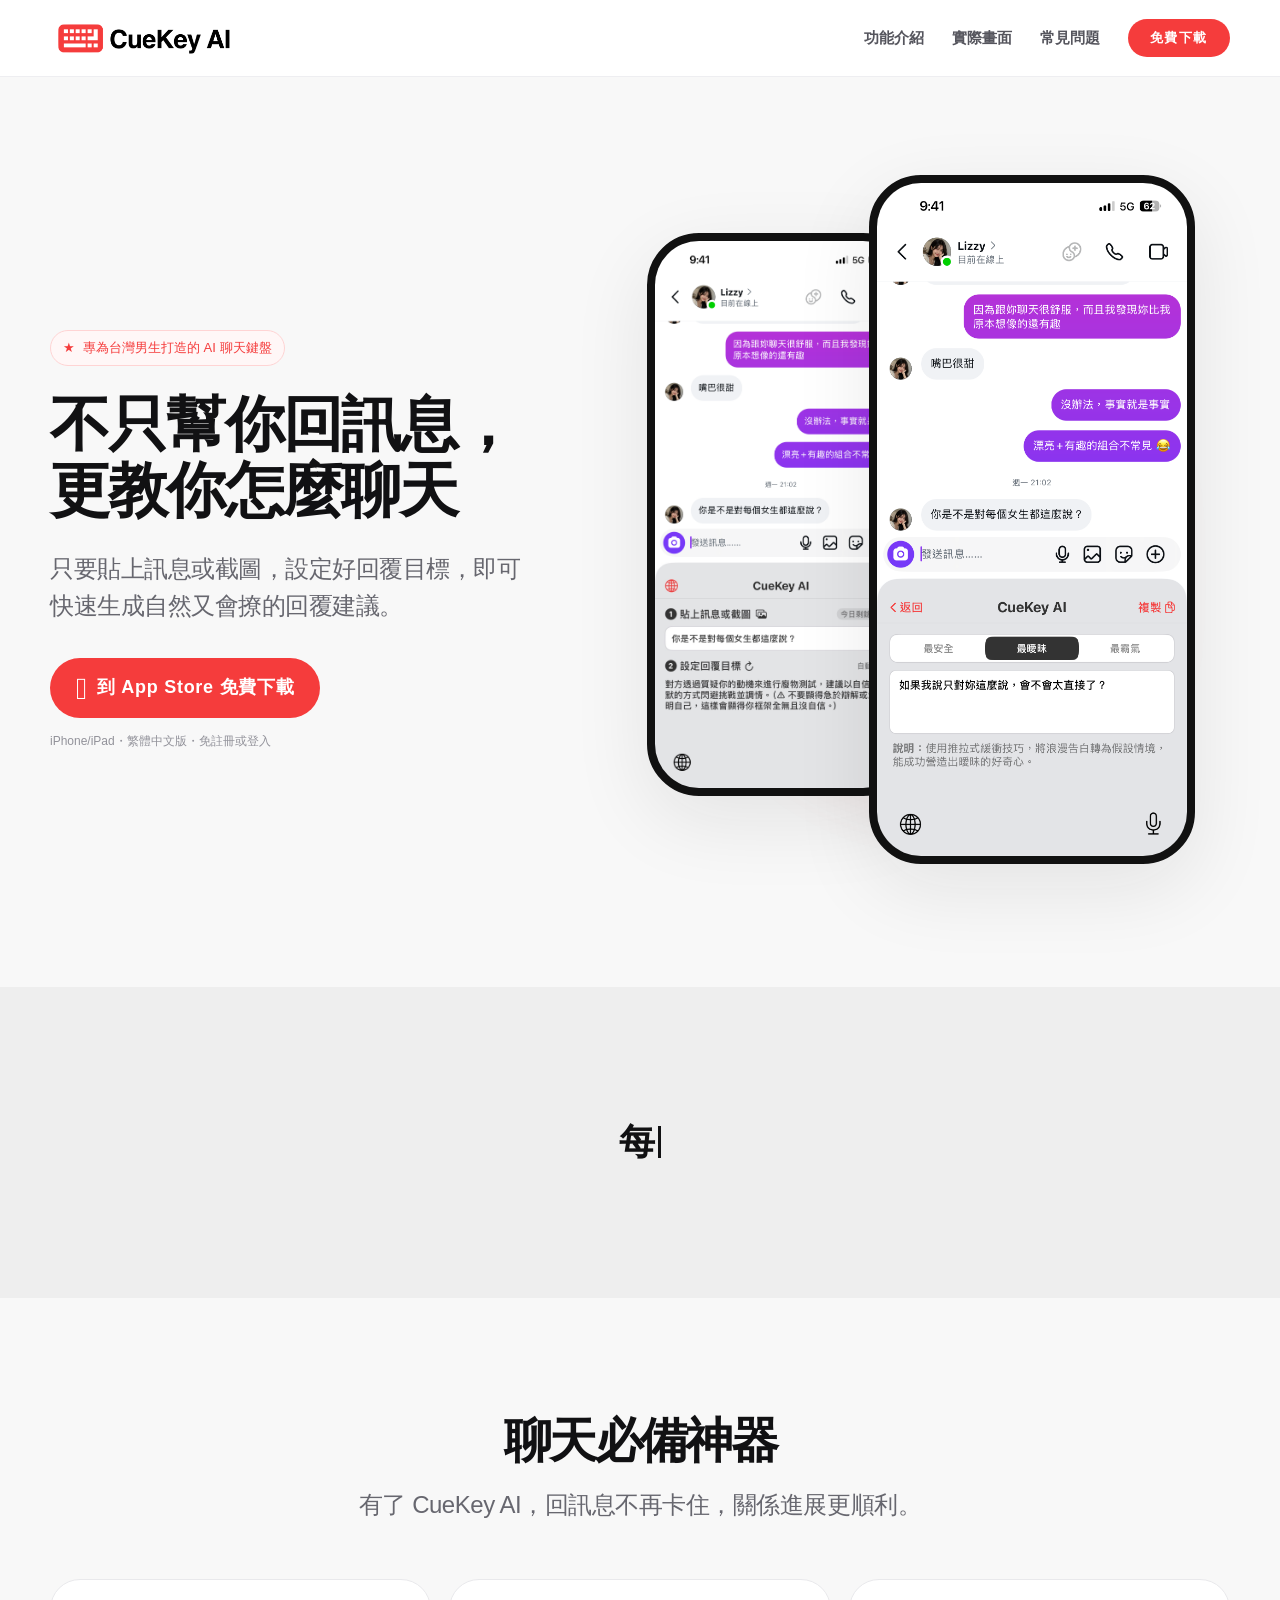
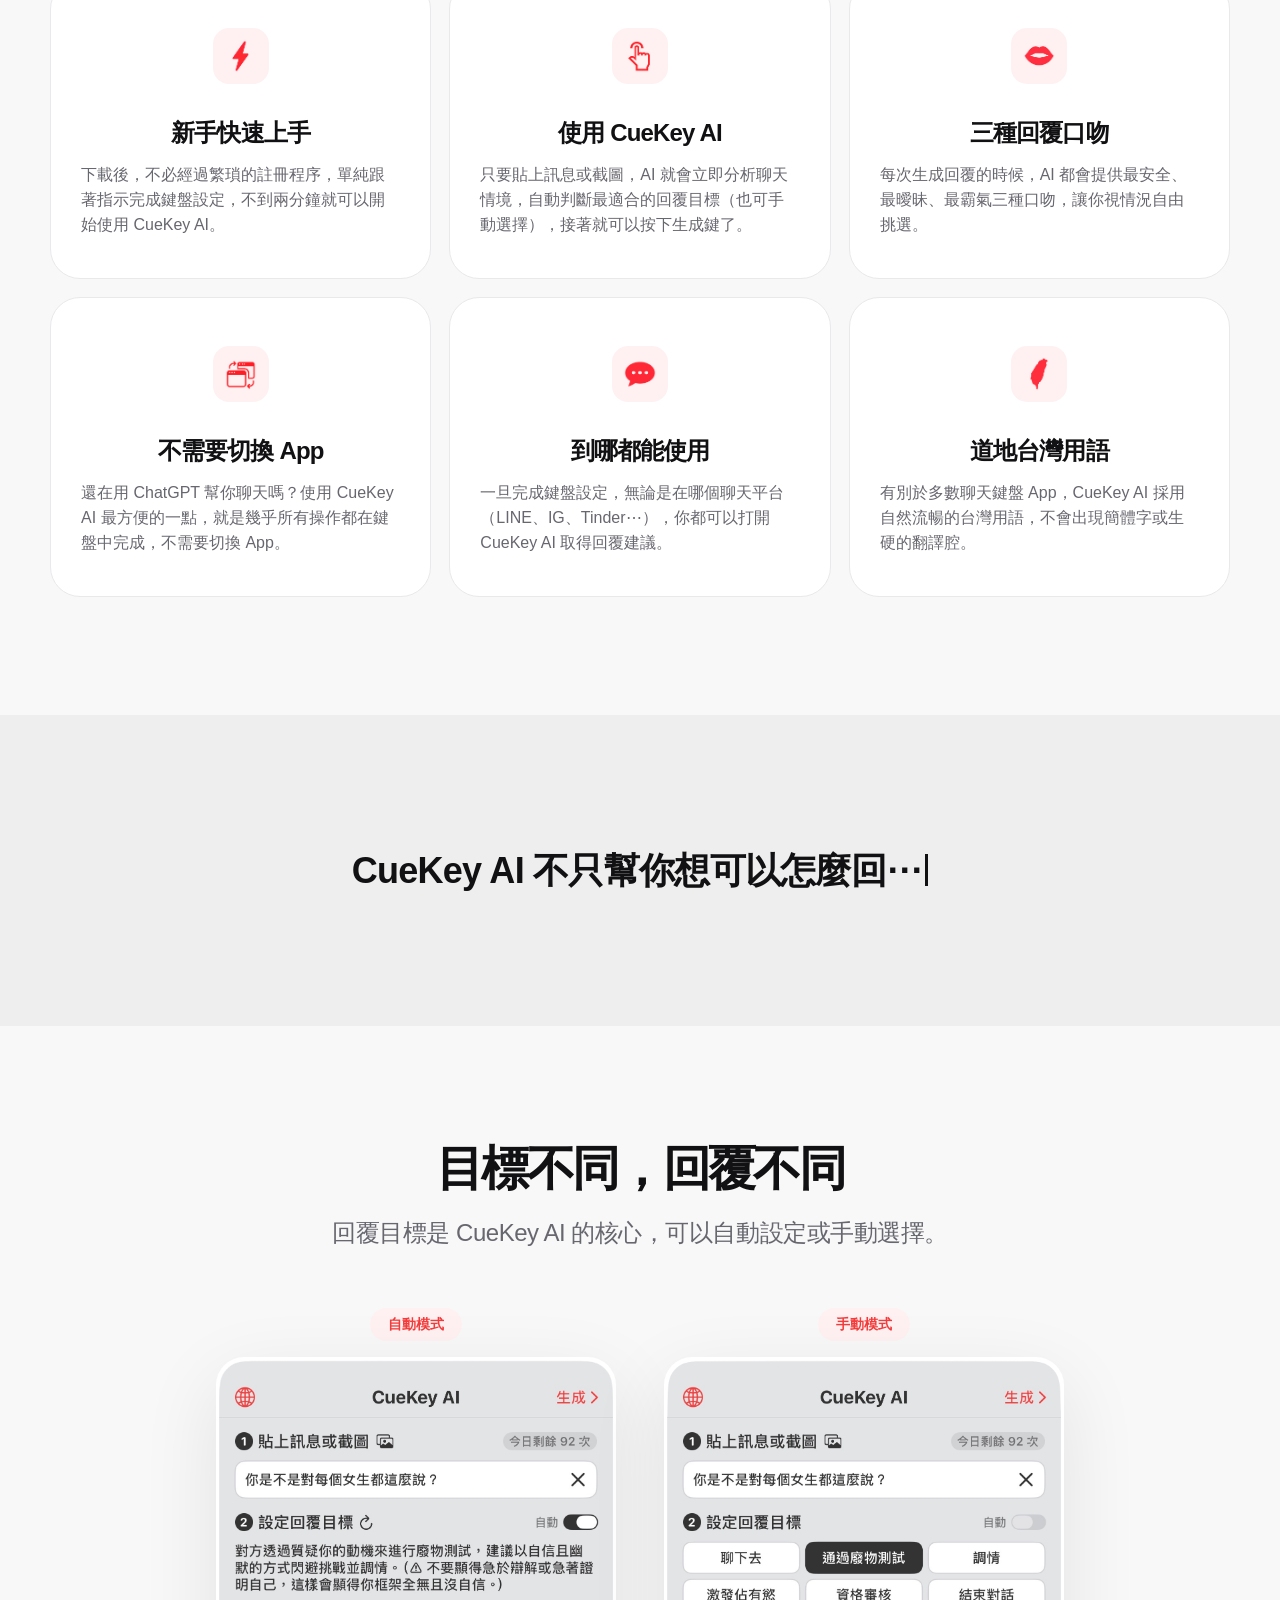
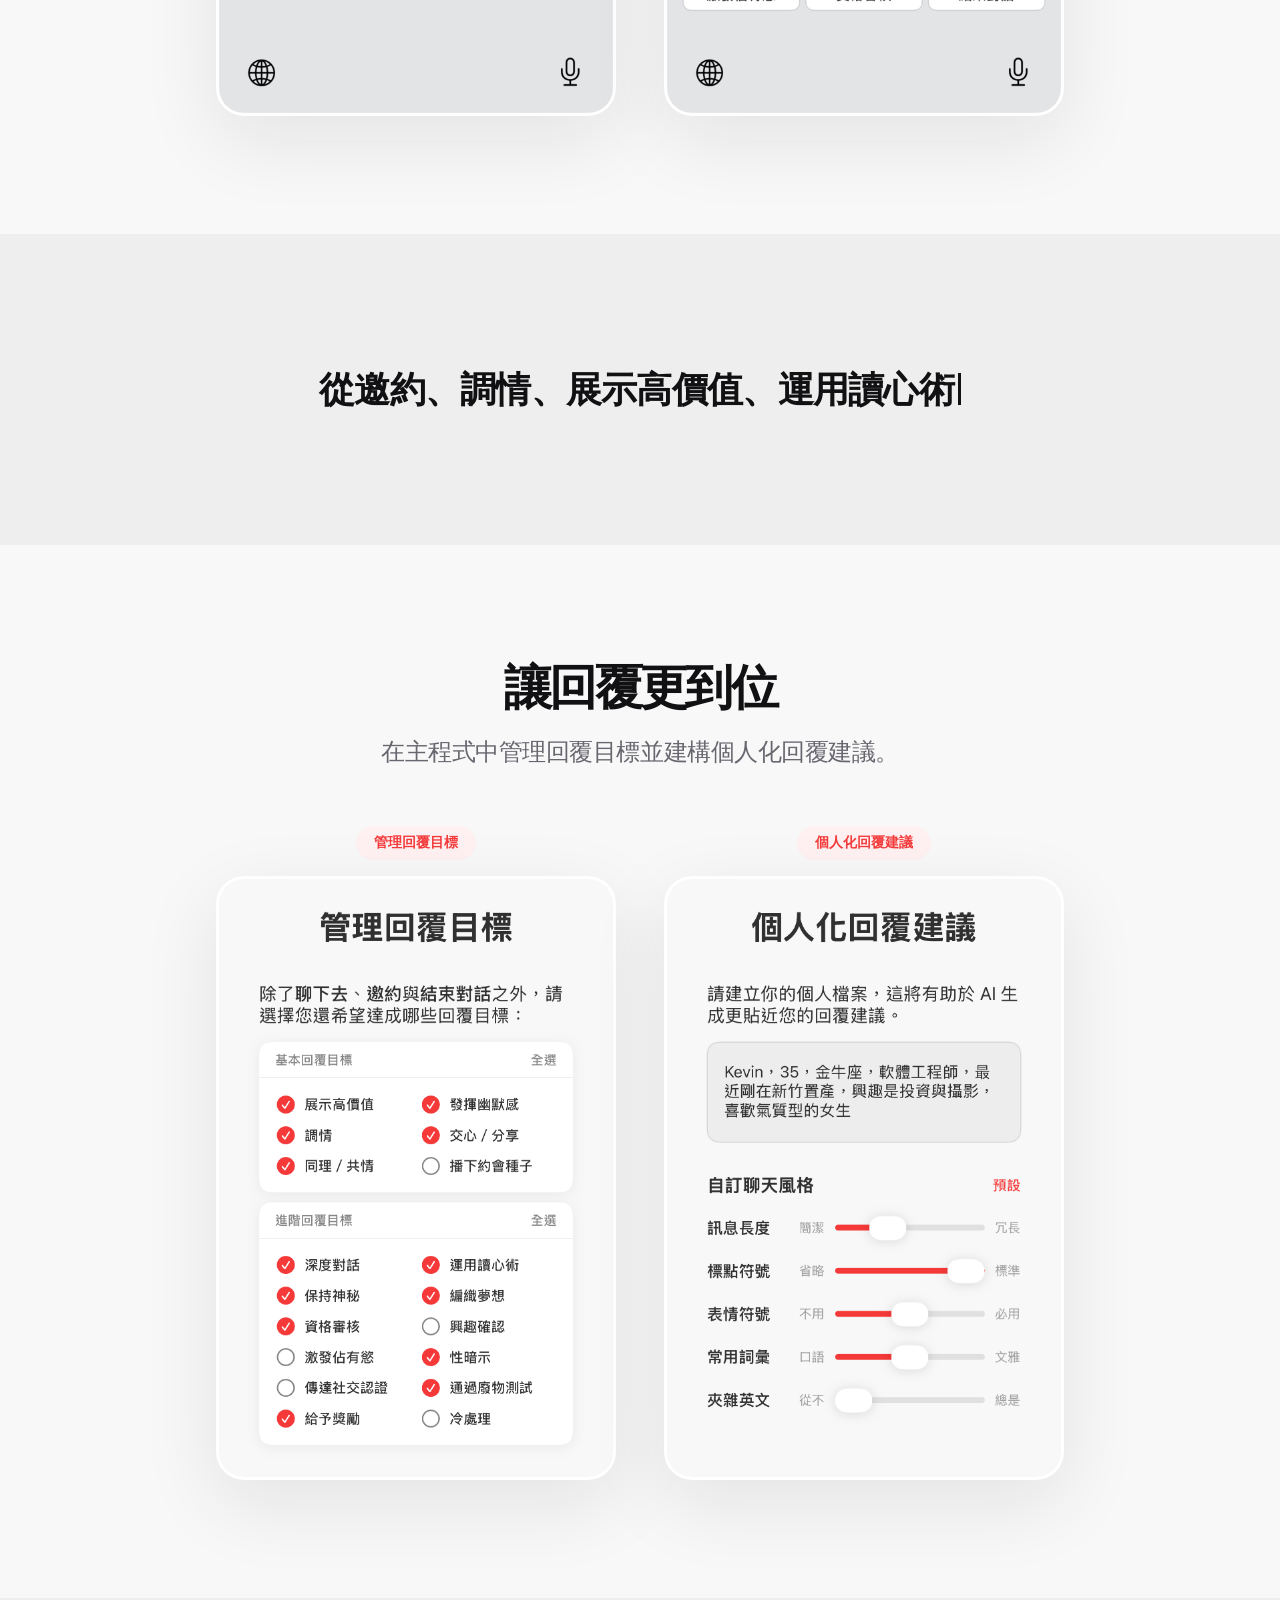
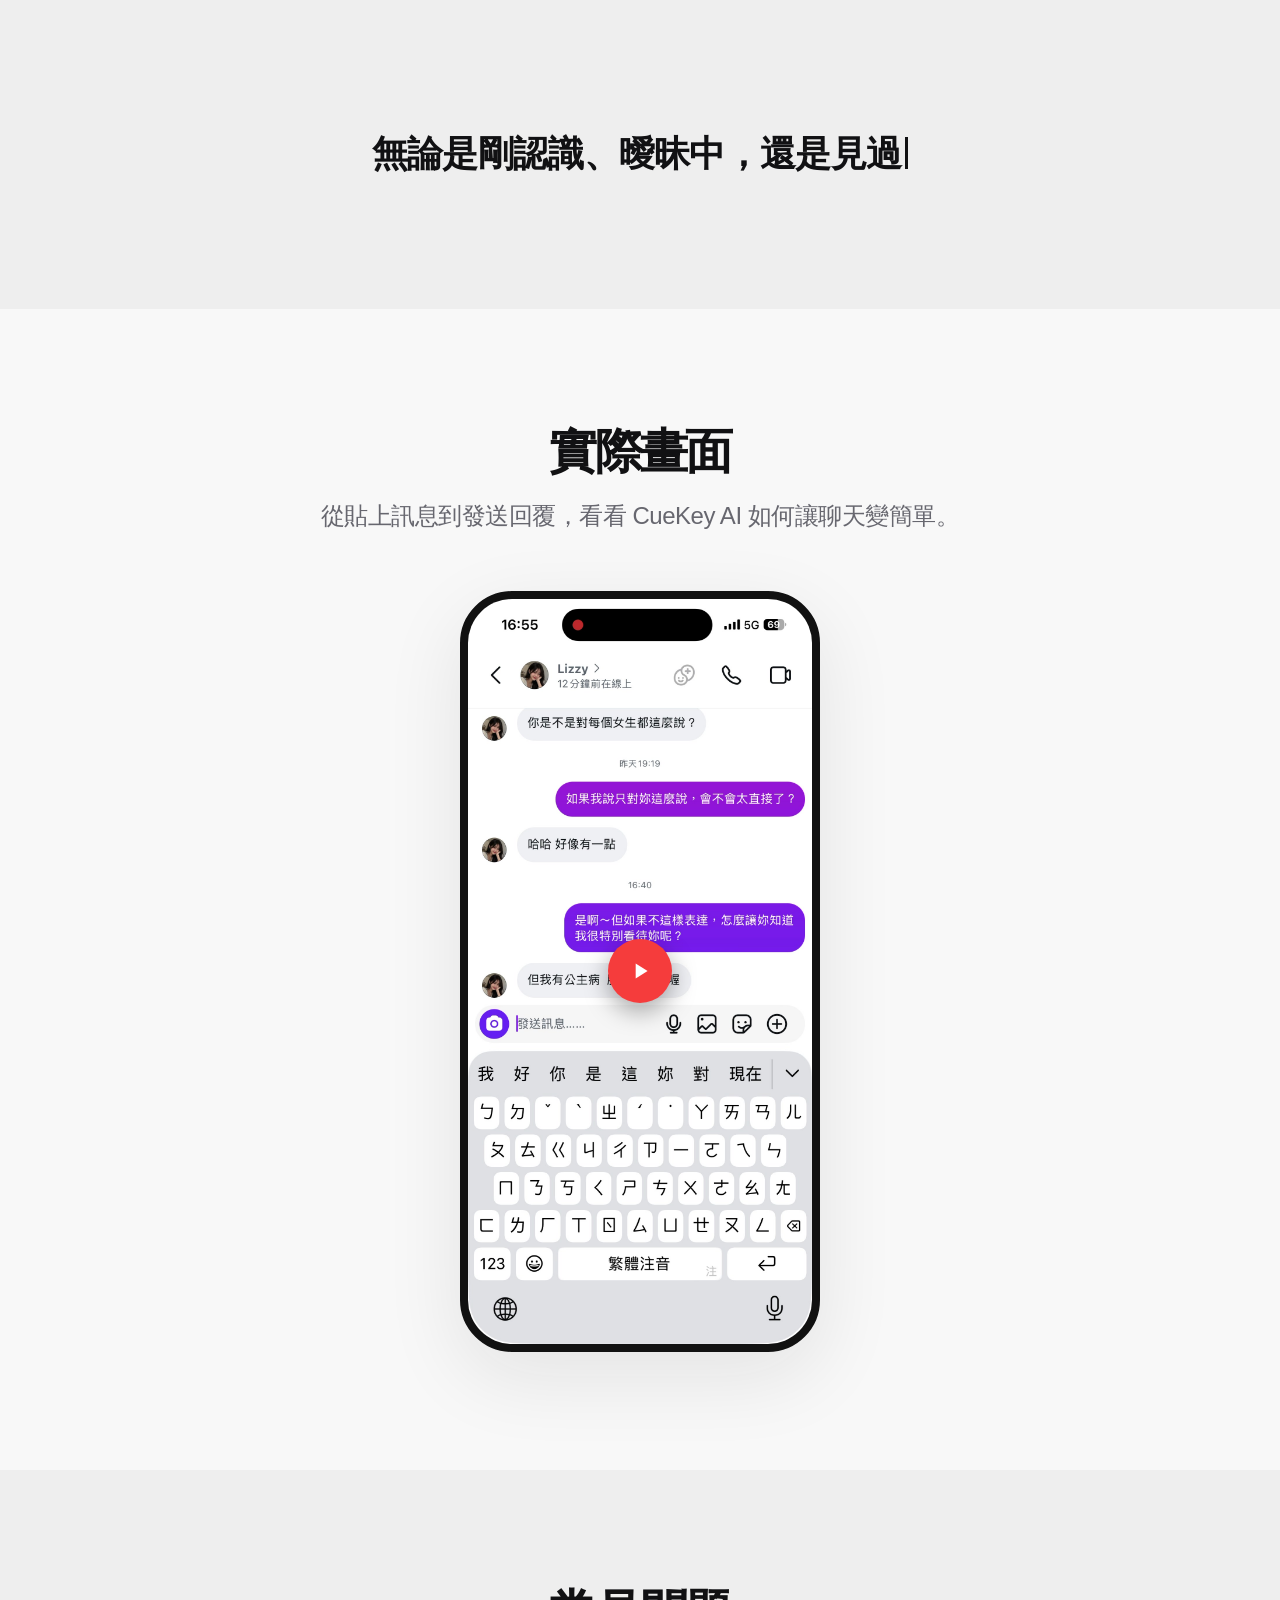
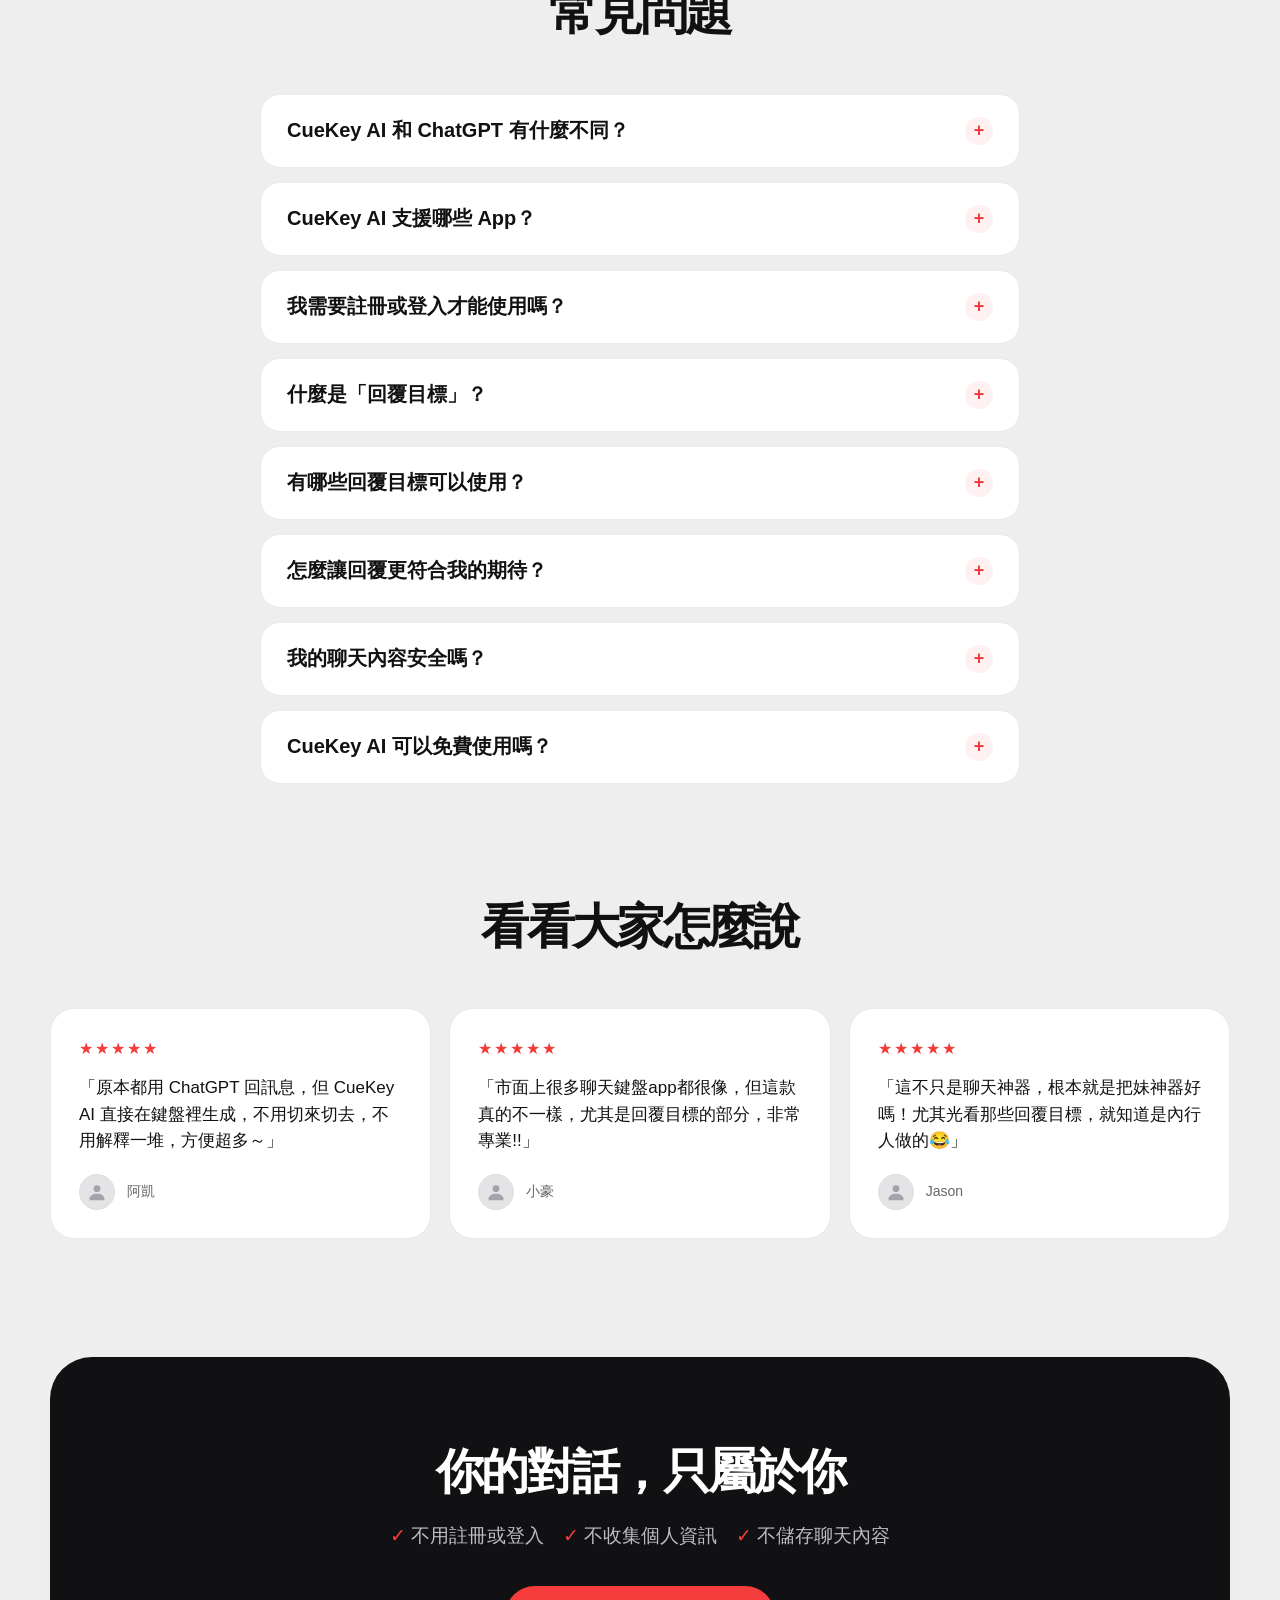
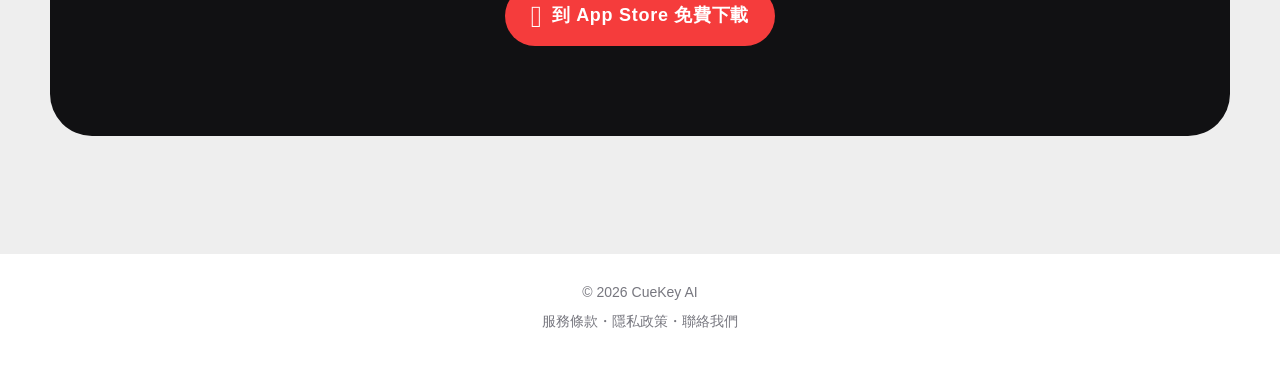
==== index.html @ 98665a76 "update" ====
<!doctype html>
<html lang="zh-Hant-TW">
<head>
  <meta charset="utf-8" />
  <meta name="viewport" content="width=device-width, initial-scale=1" />
  <meta name="theme-color" content="#ffffff" />
  <meta name="description" content="CueKey AI 是專為台灣男生打造的 AI 聊天鍵盤——不只幫你想可以怎麼回，更告訴你為什麼要這麼回。" />
  <meta property="og:title" content="CueKey AI 聊天鍵盤｜不只幫你回訊息，更教你怎麼聊天" />
  <meta property="og:description" content="CueKey AI 是專為台灣男生打造的 AI 聊天鍵盤——不只幫你想可以怎麼回，更告訴你為什麼要這麼回。" />
  <meta property="og:image" content="https://cuekeyai.app/images/social-sharing-image.png" />
  <meta property="og:url" content="https://cuekeyai.app/" />
  <meta property="og:type" content="website" />
  <meta name="twitter:card" content="summary_large_image" />
  <meta name="twitter:image" content="https://cuekeyai.app/images/social-sharing-image.png" />
  <title>CueKey AI 聊天鍵盤｜不只幫你回訊息，更教你怎麼聊天</title>
  <link rel="icon" type="image/png" href="images/favicon.png" />
  <style>
    :root{
      --accent:#F53C3C;
      --accent-dark:#d92c2c;
      --ink:#111113;
      --muted:#67676f;
      --line:#e9e9ec;
      --soft:#f7f7f8;
      --white:#fff;
      --shadow:0 24px 80px rgba(20,20,24,.09);
      --radius:30px;
      --max:1180px;
    }
    *{box-sizing:border-box}
    html{scroll-behavior:smooth}
    body{margin:0;background:#fff;color:var(--ink);font-family:-apple-system,BlinkMacSystemFont,"SF Pro Display","Noto Sans TC","Segoe UI",sans-serif;line-height:1.55;-webkit-font-smoothing:antialiased}
    a{color:inherit;text-decoration:none}
    button,a{transition:.2s ease}
    .container{width:min(calc(100% - 40px),var(--max));margin:auto}
    .nav{position:sticky;top:0;z-index:20;background:rgba(255,255,255,.82);backdrop-filter:blur(18px);border-bottom:1px solid rgba(233,233,236,.75)}
    .nav-inner{height:76px;display:flex;align-items:center;justify-content:space-between}
    .brand{display:flex;align-items:center;gap:11px;font-size:20px;font-weight:800;letter-spacing:-.03em}
    .mark{width:36px;height:36px;border-radius:11px;background:linear-gradient(145deg,#ff6767,var(--accent));display:grid;place-items:center;color:white;font-weight:900;box-shadow:0 8px 24px rgba(245,60,60,.24)}
    .nav-links{display:flex;align-items:center;gap:28px;color:#55555d;font-size:15px;font-weight:600}
    .nav-links a:not(.button):hover{color:var(--ink)}
    .nav-toggle{display:none;flex-direction:column;justify-content:center;gap:5px;width:22px;height:32px;background:none;border:0;padding:0;cursor:pointer}
    .nav-toggle span{display:block;width:100%;height:2px;background:var(--ink);border-radius:2px;transition:transform .25s ease,opacity .25s ease}
    .nav-toggle.open span:nth-child(1){transform:translateY(7px) rotate(45deg)}
    .nav-toggle.open span:nth-child(2){opacity:0}
    .nav-toggle.open span:nth-child(3){transform:translateY(-7px) rotate(-45deg)}
    .button{display:inline-flex;align-items:center;justify-content:center;gap:9px;border-radius:999px;padding:14px 22px;background:var(--ink);color:#fff;font-weight:750;font-size:15px;letter-spacing:.04em;border:0}
    .button:hover{transform:translateY(-2px)}
    .button.red{background:var(--accent)}
    .button.ghost{background:white;color:var(--ink);border:1px solid var(--line);box-shadow:none}
    .nav .button{padding:8.9px 22px;font-size:13px;letter-spacing:.12em}
    @media(max-width:900px){.nav .button{padding:6.4px 22px}}
    .hero{padding:98px 0 82px;text-align:center;overflow:hidden;background:#F8F8F8}
    .eyebrow{display:inline-flex;align-items:center;gap:8px;padding:7px 12px;border:1px solid #ffd4d4;background:#fff7f7;color:#c32626;border-radius:999px;font-weight:400;font-size:13px}
    .dot{color:var(--accent);font-size:13px;line-height:1}
    h1{font-size:clamp(52px,8.3vw,104px);line-height:.98;letter-spacing:-.072em;margin:26px auto 26px;max-width:1060px}
    .accent{color:var(--accent)}
    .hero-copy{max-width:720px;margin:0 auto;color:var(--muted);font-size:clamp(18px,2vw,23px);letter-spacing:-.02em}
    .hero-actions{display:flex;justify-content:center;gap:12px;margin-top:34px;flex-wrap:wrap}
    .micro{margin-top:14px;color:#92929a;font-size:12px}
    .hero-stage{position:relative;margin:78px auto 0;max-width:1050px;min-height:590px}
    .glow{position:absolute;inset:70px 10% 0;background:radial-gradient(circle at center,rgba(245,60,60,.15),rgba(245,60,60,0) 67%);filter:blur(10px)}
    .phone{position:absolute;background:#121214;border:8px solid #121214;border-radius:48px;box-shadow:var(--shadow);overflow:hidden}
    .phone.center{width:300px;height:610px;left:50%;transform:translateX(-50%);top:0;z-index:3}
    .phone.left{width:250px;height:510px;left:10%;top:70px;transform:rotate(-7deg);z-index:2}
    .phone.right{width:250px;height:510px;right:10%;top:70px;transform:rotate(7deg);z-index:2}
    .section{padding:118px 0}
    .section.soft{background:var(--soft)}
    #features{background:#F8F8F8}
    #demo{background:#F8F8F8}
    #demo .section-head h2{font-size:48px;margin:0}
    #demo .section-head .hero-copy{margin:20px auto 0}
    @media(max-width:900px){ #demo .section-head h2{font-size:42px} }
    @media(max-width:640px){ #demo .section-head h2{font-size:36px} }
    #social-proof{background:#EEEEEE}
    #social-proof .section-head h2{font-size:48px;margin:0}
    @media(max-width:900px){ #social-proof .section-head h2{font-size:42px} }
    @media(max-width:640px){ #social-proof .section-head h2{font-size:36px} }
    .testimonial-grid{display:grid;grid-template-columns:repeat(3,1fr);gap:18px;max-width:1180px;margin:56px auto 0}
    .testimonial{background:#fff;border:1px solid var(--line);padding:28px;border-radius:24px}
    .testimonial-stars{color:var(--accent);letter-spacing:2px;margin-bottom:14px}
    .testimonial p{font-size:17px;margin:0 0 20px;color:var(--ink)}
    .testimonial-person{display:flex;align-items:center;gap:12px;color:#666;font-size:14px}
    .testimonial-avatar{width:36px;height:36px;border-radius:50%;background-color:#e4e4e7;background-image:url("data:image/svg+xml,%3Csvg xmlns='http://www.w3.org/2000/svg' viewBox='0 0 24 24' fill='%23a3a3ab'%3E%3Ccircle cx='12' cy='8' r='4'/%3E%3Cpath d='M12 14c-5 0-9 2.5-9 6v2h18v-2c0-3.5-4-6-9-6z'/%3E%3C/svg%3E");background-repeat:no-repeat;background-position:center;background-size:20px 20px;border:1px solid #ddd}
    @media(max-width:900px){.testimonial-grid{grid-template-columns:1fr;max-width:600px}}
    #faq{background:#EEEEEE;padding-bottom:0}
    #faq .section-head h2{font-size:48px;margin:0}
    @media(max-width:900px){ #faq .section-head h2{font-size:42px} }
    @media(max-width:640px){ #faq .section-head h2{font-size:36px} }
    .faq-list{max-width:760px;margin:56px auto 0;display:flex;flex-direction:column;gap:14px}
    .faq-item{background:#fff;border:1px solid var(--line);border-radius:20px;overflow:hidden}
    .faq-question{width:100%;display:flex;justify-content:space-between;align-items:center;gap:16px;padding:22px 26px;background:none;border:0;text-align:left;font-size:20px;font-weight:700;color:var(--ink);cursor:pointer;font-family:inherit}
    .faq-icon{flex:0 0 auto;width:28px;height:28px;border-radius:50%;background:#fff1f1;color:var(--accent);display:grid;place-items:center;font-size:18px;font-weight:800;transition:transform .3s ease}
    .faq-item.open .faq-icon{transform:rotate(45deg)}
    .faq-answer{max-height:0;overflow:hidden;transition:max-height .35s ease}
    .faq-item.open .faq-answer{max-height:300px}
    .faq-answer p{margin:0;padding:0 26px 24px;color:var(--muted);font-size:19px;line-height:1.6}
    @media(max-width:900px){.faq-question{font-size:18px}.faq-answer p{font-size:17px}}
    @media(max-width:640px){.faq-question{padding:18px 20px;font-size:16px}.faq-answer p{padding:0 20px 20px;font-size:15px}}
    #customize{background:#F8F8F8}
    #customize .section-head h2{font-size:48px;margin:0}
    #customize .section-head .hero-copy{margin:20px auto 0}
    @media(max-width:900px){ #customize .section-head h2{font-size:42px} }
    @media(max-width:640px){ #customize .section-head h2{font-size:36px} }
    #targeting{background:#F8F8F8}
    #targeting .section-head h2{font-size:48px;margin:0}
    #targeting .section-head .hero-copy{margin:20px auto 0}
    @media(max-width:900px){ #targeting .section-head h2{font-size:42px} }
    @media(max-width:640px){ #targeting .section-head h2{font-size:36px} }
    .targeting-stage{display:flex;justify-content:center;align-items:flex-start;gap:48px;max-width:900px;margin:56px auto 0}
    .target-col{flex:1 1 0;max-width:400px;display:flex;flex-direction:column;align-items:center}
    .target-label{display:inline-flex;align-items:center;padding:6px 18px;margin-bottom:16px;background:#fff1f1;color:var(--accent);font-weight:800;font-size:14px;border-radius:999px}
    .target-shot{position:relative;width:100%;border:3px solid transparent;border-radius:28px;box-shadow:var(--shadow);overflow:hidden;background:#fff;cursor:pointer;transition:transform .35s cubic-bezier(.2,.8,.2,1),box-shadow .35s ease,border-color .35s ease}
    .target-shot img{display:block;width:100%;height:auto}
    .target-shot:hover{box-shadow:0 34px 74px rgba(20,20,24,.28);border-color:#F53C3C}
    .chip-hot{position:absolute;border:2px solid transparent;background:rgba(245,60,60,0);border-radius:14px;cursor:pointer;padding:0;transition:background .2s ease,border-color .2s ease}
    .chip-hot:hover{background:rgba(245,60,60,.10)}
    .chip-hot.active{background:rgba(245,60,60,.14);border-color:var(--accent)}
    .chip-backdrop{position:absolute;inset:0;background:rgba(17,17,19,.45);opacity:0;visibility:hidden;transition:opacity .25s ease;z-index:4}
    .chip-backdrop.show{opacity:1;visibility:visible}
    .chip-annotation{position:absolute;left:50%;top:50%;width:78%;max-width:280px;background:#fff;border-radius:18px;padding:20px 22px;box-shadow:0 24px 48px rgba(0,0,0,.35);opacity:0;visibility:hidden;transform:translate(-50%,-50%) scale(.92);transition:opacity .25s ease,transform .25s ease;pointer-events:none;z-index:5}
    .chip-annotation.show{opacity:1;visibility:visible;transform:translate(-50%,-50%) scale(1);pointer-events:auto}
    .chip-annotation-close{position:absolute;top:12px;right:12px;width:26px;height:26px;border:0;background:var(--soft);color:var(--muted);border-radius:50%;font-size:18px;line-height:1;cursor:pointer;display:grid;place-items:center;transition:background .2s ease,color .2s ease}
    .chip-annotation-close:hover{background:#ffe5e5;color:var(--accent)}
    .chip-annotation-title{font-weight:800;font-size:15px;margin-bottom:6px;padding-right:26px;color:var(--accent)}
    .chip-annotation-desc{font-size:13px;color:var(--muted);line-height:1.55}
    @media(max-width:900px){
      .targeting-stage{flex-direction:column;align-items:center;max-width:360px;gap:40px}
      .target-col{max-width:360px;width:100%}
    }
    .demo-video{position:relative;max-width:360px;margin:56px auto 0;background:#111;border:8px solid #111;border-radius:52px;box-shadow:var(--shadow);overflow:hidden;cursor:pointer}
    .video-toggle{position:absolute;top:50%;left:50%;transform:translate(-50%,-50%);width:64px;height:64px;border-radius:50%;background:#F53C3C;border:0;color:#fff;display:grid;place-items:center;cursor:pointer;box-shadow:0 8px 24px rgba(0,0,0,.35);opacity:0;visibility:hidden;transition:opacity .25s ease,visibility .25s ease}
    .video-toggle.show{opacity:1;visibility:visible}
    .video-toggle svg{width:26px;height:26px;fill:#fff}
    #customize .targeting-stage{margin-top:56px}
    .demo-video video,.demo-video img{display:block;width:100%;height:auto}
    .section-head{text-align:center;max-width:800px;margin:0 auto 56px}
    .kicker{color:var(--accent);font-size:14px;font-weight:800;letter-spacing:.12em;text-transform:uppercase}
    h2{font-size:clamp(38px,5.5vw,68px);line-height:1.04;letter-spacing:-.055em;margin:14px 0 20px}
    .section-head p{color:var(--muted);font-size:24px;margin:0}
    @media(max-width:900px){.section-head p{font-size:22px}}
    #features .section-head h2{font-size:48px;margin:0}
    #features .section-head .hero-copy{margin:20px auto 0}
    @media(max-width:900px){ #features .section-head h2{font-size:42px} }
    @media(max-width:640px){ #features .section-head h2{font-size:36px} }
    .hero-actions .button{font-size:18px;padding:16px 26px}
    .hero-actions .button .apple-icon{font-size:1.7em;line-height:0}
    .feature-grid{display:grid;grid-template-columns:repeat(3,1fr);gap:18px}
    .card{background:#fff;border:1px solid var(--line);border-radius:var(--radius);padding:48px 30px 30px;min-height:300px;position:relative;overflow:hidden}
    .card:hover{transform:translateY(-4px);box-shadow:0 18px 50px rgba(20,20,24,.07)}
    .icon{width:56px;height:56px;border-radius:16px;background:#fff1f1;display:grid;place-items:center;margin:0 auto 30px}
    .icon img{width:34px;height:34px;display:block;object-fit:contain}
    .card h3{font-size:24px;letter-spacing:-.035em;margin:0 0 12px;text-align:center}.card p{color:var(--muted);margin:0;font-size:16px;text-align:left}
    .cta-wrap{background:#EEEEEE;padding:0 0 118px}.cta{border-radius:42px;background:#111113;color:#fff;text-align:center;padding:90px 24px;position:relative;overflow:hidden}.cta h2{max-width:840px;margin:0 auto 24px;font-size:48px}.cta p{color:#bcbcc4;font-size:19px}.cta .button{margin-top:16px;font-size:18px;padding:16px 26px}.cta .button .apple-icon{font-size:1.7em;line-height:0}
    @media(max-width:900px){.cta h2{font-size:42px}}
    @media(max-width:640px){.cta h2{font-size:36px}}
    footer{padding:28px 0 36px;color:#77777f;font-size:14px}.footer-inner{text-align:center}.footer-inner a:hover{color:var(--ink)}.footer-links-line{margin-top:8px}
    @media(max-width:900px){
      .nav-toggle{display:flex}
      .nav-links{position:absolute;top:100%;left:0;right:0;flex-direction:column;align-items:stretch;gap:0;background:#fff;border-bottom:1px solid var(--line);box-shadow:0 16px 32px rgba(20,20,24,.08);max-height:0;overflow:hidden;transition:max-height .3s ease}
      .nav-links.open{max-height:400px}
      .nav-links a:not(.button){display:block;padding:16px 20px;border-bottom:1px solid var(--line)}
      .nav-links .button{margin:8px 20px 16px;text-align:center}
      #navLinks .button{padding:14px 22px;font-size:15px}
      .phone.left{left:-3%}.phone.right{right:-3%}.feature-grid{grid-template-columns:1fr}.card{min-height:240px}
    }
    @media(max-width:640px){.container{width:min(calc(100% - 24px),var(--max))}.nav-inner{height:66px}.nav-links{gap:8px}.nav .button{padding:3.7px 14px;font-size:13px}.hero{padding-top:74px}.hero-stage{min-height:510px;margin-top:56px}.phone.center{width:246px;height:500px}.phone.left,.phone.right{width:190px;height:390px;top:60px;opacity:.72}.phone.left{left:-20%}.phone.right{right:-20%}.section{padding:86px 0}.cta{padding:68px 18px;border-radius:30px}.cta-wrap{padding-bottom:86px}.hero-copy{font-size:17px}.section-head p{font-size:20px}.cta p{font-size:21px}.cta-item{display:block}.cta-sep{display:none}.demo-video{max-width:306px}}

    .brand-logo{display:block;width:190px;height:auto;object-fit:contain}
    .hero-stage.real-screens{min-height:650px;display:flex;justify-content:center;align-items:flex-start;gap:28px;padding-top:10px}
    .hero-stage.real-screens .glow{inset:80px 12% 0}
    @media(max-width:900px){.brand-logo{width:165px}.hero-stage.real-screens{min-height:560px;gap:16px}}
    @media(max-width:640px){.brand-logo{width:138px}.hero-stage.real-screens{min-height:500px;gap:8px;margin-top:48px}}
  
    /* Hero refinements */
    .eyebrow{color:#F53C3C}
    .hero h1{font-size:60px;line-height:1.1;letter-spacing:-.03em}
    .hero h1 br{content:""}
    .hero-inner{display:grid;grid-template-columns:.9fr 1.1fr;gap:120px;align-items:center;text-align:left}
    .hero-text{max-width:560px}
    .hero-inner .hero-copy{margin:0;font-size:24px}
    .hero-inner .hero-actions{justify-content:flex-start}
    .hero-stage.real-screens{
      position:relative;display:block;width:100%;min-height:730px;padding-top:0;margin-top:0
    }
    .hero-stage.real-screens .glow{inset:70px 6% 0}
    .phone-float{position:absolute}
    .phone-float.rear-shot{width:46%;left:0;top:58px;z-index:1}
    .phone-float.front-shot{width:56%;left:38%;top:0;z-index:3}
    .phone-float:hover{z-index:5}
    .real-phone{position:relative;width:100%;margin:0;background:#111;border:8px solid #111;border-radius:52px;box-shadow:var(--shadow);overflow:hidden;transition:transform .4s cubic-bezier(.22,.8,.2,1),box-shadow .4s ease}
    .real-phone img{display:block;width:100%;height:auto}
    .real-phone:hover{transform:scale(1.06);box-shadow:0 34px 74px rgba(20,20,24,.24)}
    .rear-shot .real-phone{transform-origin:left center}
    .rear-shot .real-phone:hover{transform:scale(1.16);box-shadow:0 40px 84px rgba(20,20,24,.28)}
    @media (prefers-reduced-motion: reduce){.real-phone{transition:none}}
    @media(max-width:900px){
      .hero-inner{grid-template-columns:1fr;text-align:center;gap:24px}
      .hero-text{max-width:600px;margin:0 auto}
      .hero-inner .hero-actions{justify-content:center}
      .hero h1{font-size:50px}
      .hero-inner .hero-copy{font-size:22px}
      .hero-stage.real-screens{max-width:650px;min-height:620px;margin:0 auto}
      .hero-stage.real-screens .glow{inset:80px 12% 0}
      .phone-float.rear-shot{width:240px;left:15%;top:78px}
      .phone-float.front-shot{width:290px;left:42%}
    }
    @media(max-width:640px){
      .hero{padding:30px 0 64px}
      .hero h1{font-size:40px;line-height:1.2}
      .hero-inner .hero-copy{font-size:20px}
      .hero-stage.real-screens{max-width:370px;min-height:530px;margin-top:20px}
      .real-phone{border-width:6px;border-radius:38px}
      .phone-float.rear-shot{width:210px;left:10px;top:43px}
      .phone-float.front-shot{width:250px;left:auto;right:10px;top:0}
    }

    .problem{padding:80px 0;text-align:center;background:#eeeeee}
    .problem-headline{display:flex;align-items:center;justify-content:center;font-size:36px;line-height:1.4;letter-spacing:-.02em;font-weight:800;max-width:720px;margin:0 auto;min-height:4.2em}
    .problem-headline .accent{color:var(--accent)}
    .problem-headline .typewriter-text::after{content:"";display:inline-block;width:3px;height:.9em;background:var(--ink);margin-left:4px;vertical-align:-0.1em;animation:caret-blink 1s steps(1) infinite}
    @keyframes caret-blink{0%,49%{opacity:1}50%,100%{opacity:0}}
    @media(max-width:900px){
      .problem{padding:66px 0}
      .problem-headline{font-size:32px}
    }
    @media(max-width:640px){
      .problem{padding:50px 0;background:var(--ink);color:#fff}
      .problem-headline{font-size:28px}
      .problem-headline .typewriter-text::after{background:#fff}
    }
  </style>
  <!-- Privacy-friendly analytics by Plausible -->
  <script async src="https://plausible.io/js/pa-uHVQCpbFVM9A87yex5_EK.js"></script>
  <script>
    window.plausible=window.plausible||function(){(plausible.q=plausible.q||[]).push(arguments)},plausible.init=plausible.init||function(i){plausible.o=i||{}};
    plausible.init()
  </script>
</head>
<body>
  <nav class="nav">
    <div class="container nav-inner">
      <a class="brand" href="#top" aria-label="CueKey AI 首頁"><img class="brand-logo" src="images/textlogo.png" alt="CueKey AI"></a>
      <button class="nav-toggle" id="navToggle" aria-label="開啟選單" aria-expanded="false"><span></span><span></span><span></span></button>
      <div class="nav-links" id="navLinks">
        <a href="#features">功能介紹</a><a href="#demo">實際畫面</a><a href="#faq">常見問題</a>
        <a class="button red" href="https://apps.apple.com/tw/app/cuekey-ai/id6761771267">免費下載</a>
      </div>
    </div>
  </nav>

  <main id="top">
    <section class="hero">
      <div class="container">
        <div class="hero-inner">
        <div class="hero-text">
        <div class="eyebrow"><span class="dot">★</span>專為台灣男生打造的 AI 聊天鍵盤</div>
        <h1>不只幫你回訊息，更教你怎麼聊天</h1>
        <p class="hero-copy">只要貼上訊息或截圖，設定好回覆目標，即可快速生成自然又會撩的回覆建議。</p>
        <div class="hero-actions">
          <a class="button red" href="https://apps.apple.com/tw/app/cuekey-ai/id6761771267"><span class="apple-icon"></span> 到 App Store 免費下載</a>
        </div>
        <div class="micro">iPhone/iPad・繁體中文版・免註冊或登入</div>
        </div>

        <div class="hero-stage real-screens" aria-label="CueKey AI app screenshots">
          <div class="glow"></div>
          <div class="phone-float rear-shot"><div class="real-phone"><img src="images/screenshot1.png" alt="CueKey AI 自動判斷回覆目標"></div></div>
          <div class="phone-float front-shot"><div class="real-phone"><img src="images/screenshot2.png" alt="CueKey AI 在聊天畫面中產生三種語氣回覆"></div></div>
        </div>
        </div>
      </div>
    </section>

    <section class="problem" id="problem-1">
      <div class="container">
        <h2 class="problem-headline"><span class="typewriter-text">你一定有過類似的經驗⋯</span></h2>
      </div>
    </section>

    <section class="section soft" id="features">
      <div class="container">
        <div class="section-head"><h2>聊天必備神器</h2><p class="hero-copy">有了 CueKey AI，回訊息不再卡住，關係進展更順利。</p></div>
        <div class="feature-grid">
          <article class="card"><div class="icon"><img src="images/lightning.png" alt="閃電"></div><h3>新手快速上手</h3><p>下載後，不必經過繁瑣的註冊程序，單純跟著指示完成鍵盤設定，不到兩分鐘就可以開始使用 CueKey AI。</p></article>
          <article class="card"><div class="icon"><img src="images/finger.png" alt="適用任何環境"></div><h3>使用 CueKey AI</h3><p>只要貼上訊息或截圖，AI 就會立即分析聊天情境，自動判斷最適合的回覆目標（也可手動選擇），接著就可以按下生成鍵了。</p></article>
          <article class="card"><div class="icon"><img src="images/mouth.png" alt="回覆口吻"></div><h3>三種回覆口吻</h3><p>每次生成回覆的時候，AI 都會提供最安全、最曖昧、最霸氣三種口吻，讓你視情況自由挑選。</p></article>
          <article class="card"><div class="icon"><img src="images/switch.png" alt="切換"></div><h3>不需要切換 App</h3><p>還在用 ChatGPT 幫你聊天嗎？使用 CueKey AI 最方便的一點，就是幾乎所有操作都在鍵盤中完成，不需要切換 App。</p></article>
          <article class="card"><div class="icon"><img src="images/chat.png" alt="適用任何環境"></div><h3>到哪都能使用</h3><p>一旦完成鍵盤設定，無論是在哪個聊天平台（LINE、IG、Tinder⋯），你都可以打開 CueKey AI 取得回覆建議。</p></article>
          <article class="card"><div class="icon"><img src="images/taiwan.png" alt="台灣用語"></div><h3>道地台灣用語</h3><p>有別於多數聊天鍵盤 App，CueKey AI 採用自然流暢的台灣用語，不會出現簡體字或生硬的翻譯腔。</p></article>
        </div>
      </div>
    </section>

    <section class="problem" id="problem-2">
      <div class="container">
        <h2 class="problem-headline"><span class="typewriter-text">CueKey AI 不只幫你想可以怎麼回⋯</span></h2>
      </div>
    </section>

    <section class="section" id="targeting">
      <div class="container">
        <div class="section-head"><h2>目標不同，回覆不同</h2><p class="hero-copy">回覆目標是 CueKey AI 的核心，可以自動設定或手動選擇。</p></div>
        <div class="targeting-stage">
          <div class="target-col">
            <div class="target-label">自動模式</div>
            <div class="target-shot"><img src="images/keyboard1.png" alt="CueKey AI 自動判斷回覆目標"></div>
          </div>
          <div class="target-col">
            <div class="target-label">手動模式</div>
            <div class="target-shot"><img src="images/keyboard2.png" alt="CueKey AI 手動設定回覆目標"></div>
          </div>
        </div>
      </div>
    </section>

    <section class="problem" id="problem-3">
      <div class="container">
        <h2 class="problem-headline"><span class="typewriter-text">從邀約、調情、展示高價值、運用讀心術，到通過廢物測試⋯</span></h2>
      </div>
    </section>

    <section class="section" id="customize">
      <div class="container">
        <div class="section-head"><h2>讓回覆更到位</h2><p class="hero-copy">在主程式中管理回覆目標並建構個人化回覆建議。</p></div>
        <div class="targeting-stage">
          <div class="target-col">
            <div class="target-label">管理回覆目標</div>
            <div class="target-shot"><img src="images/screenshot3.png" alt="CueKey AI 管理回覆目標"></div>
          </div>
          <div class="target-col">
            <div class="target-label">個人化回覆建議</div>
            <div class="target-shot"><img src="images/screenshot4.png" alt="CueKey AI 個人化回覆建議"></div>
          </div>
        </div>
      </div>
    </section>

    <section class="problem" id="problem-4">
      <div class="container">
        <h2 class="problem-headline"><span class="typewriter-text">無論是剛認識、曖昧中，還是見過好幾次面⋯</span></h2>
      </div>
    </section>

    <section class="section" id="demo">
      <div class="container">
        <div class="section-head"><h2>實際畫面</h2><p class="hero-copy">從貼上訊息到發送回覆，看看 CueKey AI 如何讓聊天變簡單。</p></div>
        <div class="demo-video" id="demoVideoWrap">
          <video id="demoVideo" src="videos/demo1.mp4" poster="images/demo1-poster.jpg" muted playsinline></video>
          <button class="video-toggle" id="videoToggle" aria-label="播放或暫停影片"></button>
        </div>
      </div>
    </section>

    <section class="section" id="faq">
      <div class="container">
        <div class="section-head"><h2>常見問題</h2></div>
        <div class="faq-list">
          <div class="faq-item">
            <button class="faq-question">CueKey AI 和 ChatGPT 有什麼不同？<span class="faq-icon">+</span></button>
            <div class="faq-answer"><p>ChatGPT 著重回答問題，而 CueKey AI 專為聊天設計。它會根據對話內容、回覆目標與使用者屬性，快速產生更自然、更符合情境的回覆建議，而且全程都在鍵盤中完成，不需要切換 App。</p></div>
          </div>
          <div class="faq-item">
            <button class="faq-question">CueKey AI 支援哪些 App？<span class="faq-icon">+</span></button>
            <div class="faq-answer"><p>CueKey AI 是系統層級的自訂鍵盤，理論上可以在任何允許第三方鍵盤的 iOS 或 iPadOS App 中使用，包括 LINE、IG、Tinder 等聊天平台。</p></div>
          </div>
          <div class="faq-item">
            <button class="faq-question">我需要註冊或登入才能使用嗎？<span class="faq-icon">+</span></button>
            <div class="faq-answer"><p>不需要。CueKey AI 不用註冊或登入，只要完成鍵盤設定，即可立即開始使用。</p></div>
          </div>
          <div class="faq-item">
            <button class="faq-question">什麼是「回覆目標」？<span class="faq-icon">+</span></button>
            <div class="faq-answer"><p>同一則訊息，可以有很多種回法，關鍵在於你想把對話帶往哪個方向。CueKey AI 會根據你設定的回覆目標，產生最適合當下情境的回覆建議，而不只是隨機生成一句話。</p></div>
          </div>
          <div class="faq-item">
            <button class="faq-question">有哪些回覆目標可以使用？<span class="faq-icon">+</span></button>
            <div class="faq-answer"><p>CueKey AI 內建了 20+ 種專業、實用的回覆目標，例如邀約、調情、展示高價值、運用讀心術、通過廢物測試等等。這些目標看似南轅北轍，但是共同點就是幫助你拉近你跟對象的關係。</p></div>
          </div>
          <div class="faq-item">
            <button class="faq-question">怎麼讓回覆更符合我的期待？<span class="faq-icon">+</span></button>
            <div class="faq-answer"><p>與其貼上單一文字訊息，你可以嘗試貼上對話截圖；與其交由 AI 決定回覆目標，你可以嘗試手動選擇。另外，別忘了在主程式中管理回覆目標並建構個人化回覆建議。</p></div>
          </div>
          <div class="faq-item">
            <button class="faq-question">我的聊天內容安全嗎？<span class="faq-icon">+</span></button>
            <div class="faq-answer"><p>我們非常重視您的隱私。CueKey AI 不僅不用註冊或登入，也不會收集個人資訊或儲存聊天內容。只有你主動提供的訊息或截圖，才會用於 AI 分析與產生回覆。</p></div>
          </div>
          <div class="faq-item">
            <button class="faq-question">CueKey AI 可以免費使用嗎？<span class="faq-icon">+</span></button>
            <div class="faq-answer"><p>可以。CueKey AI 可以免費下載與使用，但是免費版的額度只有每日三次 AI 回覆建議，付費版則享有每日 100 次 AI 回覆建議與進階功能。</p></div>
          </div>
        </div>
        </div>
      </div>
    </section>

    <section class="section" id="social-proof">
      <div class="container">
        <div class="section-head"><h2>看看大家怎麼說</h2></div>
        <div class="testimonial-grid">
          <article class="testimonial">
            <div class="testimonial-stars">★★★★★</div>
            <p>「原本都用 ChatGPT 回訊息，但 CueKey AI 直接在鍵盤裡生成，不用切來切去，不用解釋一堆，方便超多～」</p>
            <div class="testimonial-person"><div class="testimonial-avatar"></div><span>阿凱</span></div>
          </article>
          <article class="testimonial">
            <div class="testimonial-stars">★★★★★</div>
            <p>「市面上很多聊天鍵盤app都很像，但這款真的不一樣，尤其是回覆目標的部分，非常專業!!」</p>
            <div class="testimonial-person"><div class="testimonial-avatar"></div><span>小豪</span></div>
          </article>
          <article class="testimonial">
            <div class="testimonial-stars">★★★★★</div>
            <p>「這不只是聊天神器，根本就是把妹神器好嗎！尤其光看那些回覆目標，就知道是內行人做的😂」</p>
            <div class="testimonial-person"><div class="testimonial-avatar"></div><span>Jason</span></div>
          </article>
        </div>
      </div>
    </section>

    <section class="cta-wrap"><div class="container"><div class="cta"><h2>你的對話，只屬於你</h2><p><span class="cta-item"><span class="accent">✓</span> 不用註冊或登入</span><span class="cta-sep">　</span><span class="cta-item"><span class="accent">✓</span> 不收集個人資訊</span><span class="cta-sep">　</span><span class="cta-item"><span class="accent">✓</span>  不儲存聊天內容</span></p><a class="button red" href="https://apps.apple.com/tw/app/cuekey-ai/id6761771267"><span class="apple-icon"></span> 到 App Store 免費下載</a></div></div></section>
  </main>

  <footer><div class="container footer-inner"><div>© 2026 CueKey AI</div><div class="footer-links-line"><a href="https://cuekeyai.app/terms.html">服務條款</a>・<a href="https://cuekeyai.app/privacy.html">隱私政策</a>・<a href="mailto:help@cuekeyai.app">聯絡我們</a></div></div></footer>

  <script>
    (function(){
      function lineText(line){ return typeof line === 'string' ? line : line.text; }
      function accentIndex(line){
        if(typeof line === 'string' || !line.accent) return -1;
        return line.text.indexOf(line.accent);
      }

      function initTypewriter(container, lines){
        var el = container.querySelector('.typewriter-text');
        if(!el) return;
        var lineIndex = 0, charIndex = 0, started = false;
        var typingSpeed = 100, holdAfterTyping = 1600;

        function draw(){
          var line = lines[lineIndex];
          var text = lineText(line);
          var ai = accentIndex(line);
          if(ai === -1 || charIndex <= ai){
            el.textContent = text.slice(0, charIndex);
          } else {
            el.innerHTML = text.slice(0, ai) + '<span class="accent">' + text.slice(ai, charIndex) + '</span>';
          }
        }

        function typeChar(){
          var text = lineText(lines[lineIndex]);
          charIndex++;
          draw();
          if(charIndex < text.length){
            setTimeout(typeChar, typingSpeed);
          } else {
            setTimeout(function(){
              lineIndex = (lineIndex + 1) % lines.length;
              startLine();
            }, holdAfterTyping);
          }
        }

        function startLine(){
          charIndex = 0;
          typeChar();
        }

        function start(){
          if(started) return;
          started = true;
          el.textContent = '';
          startLine();
        }

        if('IntersectionObserver' in window){
          var io = new IntersectionObserver(function(entries){
            entries.forEach(function(entry){
              if(entry.isIntersecting){
                start();
                io.disconnect();
              }
            });
          }, {threshold:0.4});
          io.observe(container);
        } else {
          start();
        }
      }

      var problem1 = document.querySelector('#problem-1 .problem-headline');
      if(problem1){
        initTypewriter(problem1, [
          '你一定有過類似的經驗⋯',
          '每次看到她的訊息，你是否常常打了又刪、刪了又打，就是不知道怎麼回？',
          '又或者回了之後，怕太冷、怕太油、怕聊死，更怕講錯話搞砸一切。',
          { text: '回訊息，就交給 CueKey AI。', accent: '回訊息，就交給 CueKey AI。' }
        ]);
      }

      var problem2 = document.querySelector('#problem-2 .problem-headline');
      if(problem2){
        initTypewriter(problem2, [
          'CueKey AI 不只幫你想可以怎麼回⋯',
          { text: '更告訴你為什麼要這麼回。', accent: '更告訴你為什麼要這麼回。' }
        ]);
      }

      var problem3 = document.querySelector('#problem-3 .problem-headline');
      if(problem3){
        initTypewriter(problem3, [
          '從邀約、調情、展示高價值、運用讀心術，到通過廢物測試⋯',
          { text: 'CueKey AI 內建了 20+ 種專業、實用的回覆目標供你使用。', accent: 'CueKey AI 內建了 20+ 種專業、實用的回覆目標供你使用。' }
        ]);
      }

      var problem4 = document.querySelector('#problem-4 .problem-headline');
      if(problem4){
        initTypewriter(problem4, [
          '無論是剛認識、曖昧中，還是見過好幾次面⋯',
          { text: 'CueKey AI 都能幫你想出最適合的回覆。', accent: 'CueKey AI 都能幫你想出最適合的回覆。' }
        ]);
      }
    })();

    (function(){
      var hots = document.querySelectorAll('.chip-hot');
      var annotation = document.getElementById('chipAnnotation');
      var backdrop = document.getElementById('chipBackdrop');
      var closeBtn = document.getElementById('chipAnnotationClose');
      if(!hots.length || !annotation || !backdrop) return;
      var titleEl = annotation.querySelector('.chip-annotation-title');
      var descEl = annotation.querySelector('.chip-annotation-desc');

      function close(){
        hots.forEach(function(b){ b.classList.remove('active'); });
        annotation.classList.remove('show');
        backdrop.classList.remove('show');
      }

      hots.forEach(function(btn){
        btn.addEventListener('click', function(e){
          e.stopPropagation();
          var wasActive = btn.classList.contains('active');
          close();
          if(wasActive) return;
          btn.classList.add('active');
          titleEl.textContent = btn.dataset.goal;
          descEl.textContent = btn.dataset.desc;
          annotation.classList.add('show');
          backdrop.classList.add('show');
        });
      });

      backdrop.addEventListener('click', close);
      if(closeBtn){
        closeBtn.addEventListener('click', function(e){
          e.stopPropagation();
          close();
        });
      }

      document.addEventListener('click', function(e){
        if(!e.target.closest('.targeting-stage')) close();
      });
    })();

    (function(){
      var brand = document.querySelector('.brand');
      if(!brand) return;
      brand.addEventListener('click', function(e){
        e.preventDefault();
        window.scrollTo({top: 0, behavior: 'smooth'});
      });
    })();

    (function(){
      var toggle = document.getElementById('navToggle');
      var links = document.getElementById('navLinks');
      if(!toggle || !links) return;

      function setOpen(open){
        links.classList.toggle('open', open);
        toggle.classList.toggle('open', open);
        toggle.setAttribute('aria-expanded', open ? 'true' : 'false');
      }

      toggle.addEventListener('click', function(){
        setOpen(!links.classList.contains('open'));
      });

      links.querySelectorAll('a').forEach(function(a){
        a.addEventListener('click', function(){ setOpen(false); });
      });
    })();

    (function(){
      var video = document.getElementById('demoVideo');
      var wrap = document.getElementById('demoVideoWrap');
      var toggle = document.getElementById('videoToggle');
      if(!video || !wrap || !toggle) return;

      var playIcon = '<svg viewBox="0 0 24 24"><path d="M8 5v14l11-7z"/></svg>';
      var pauseIcon = '<svg viewBox="0 0 24 24"><path d="M6 5h4v14H6zM14 5h4v14h-4z"/></svg>';

      function updateIcon(){
        toggle.innerHTML = video.paused ? playIcon : pauseIcon;
      }

      video.addEventListener('play', function(){
        updateIcon();
        toggle.classList.remove('show');
      });
      video.addEventListener('pause', function(){
        updateIcon();
        toggle.classList.add('show');
      });
      video.addEventListener('ended', function(){
        updateIcon();
        toggle.classList.add('show');
      });

      wrap.addEventListener('click', function(){
        if(video.ended){
          video.currentTime = 0;
          video.play();
        } else if(video.paused){
          video.play();
        } else {
          video.pause();
        }
      });

      updateIcon();
      if(video.paused) toggle.classList.add('show');
    })();

    (function(){
      var items = document.querySelectorAll('.faq-item');
      items.forEach(function(item){
        var btn = item.querySelector('.faq-question');
        btn.addEventListener('click', function(){
          item.classList.toggle('open');
        });
      });
    })();
  </script>
</body>
</html>
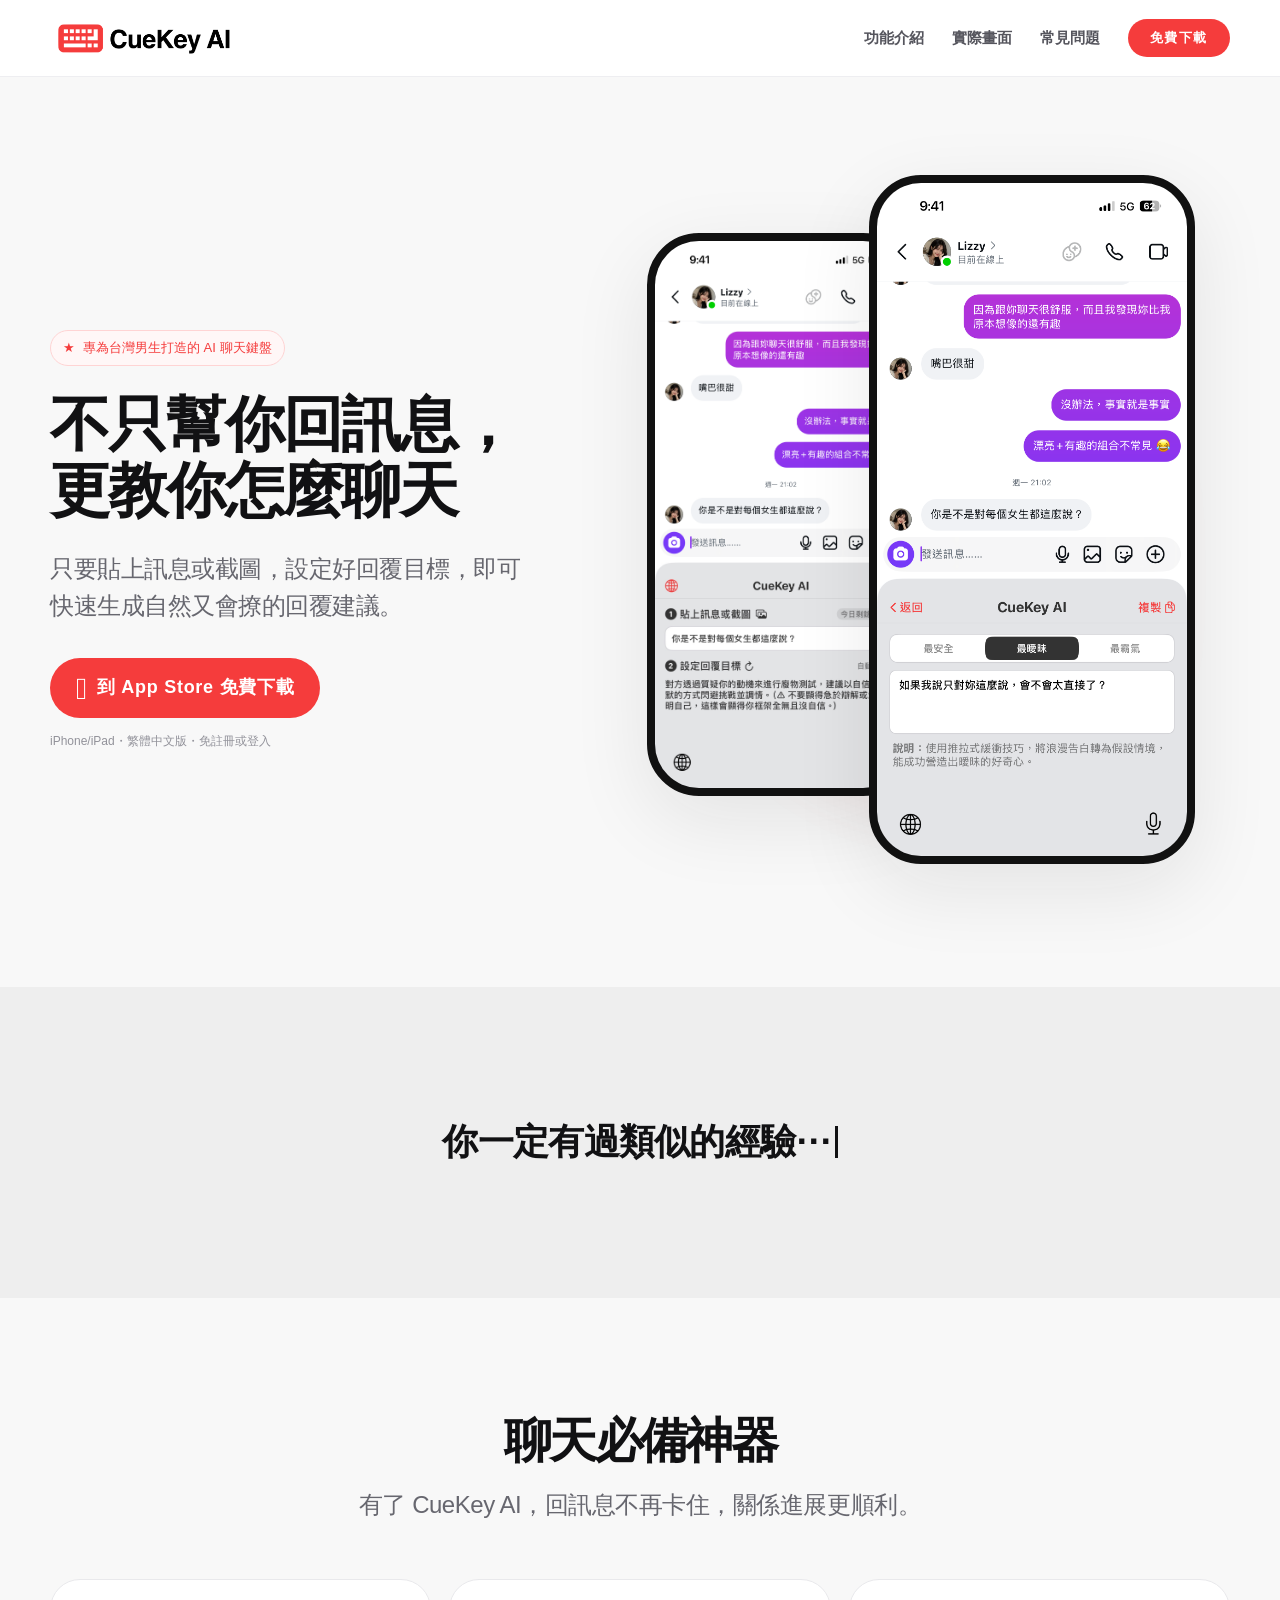
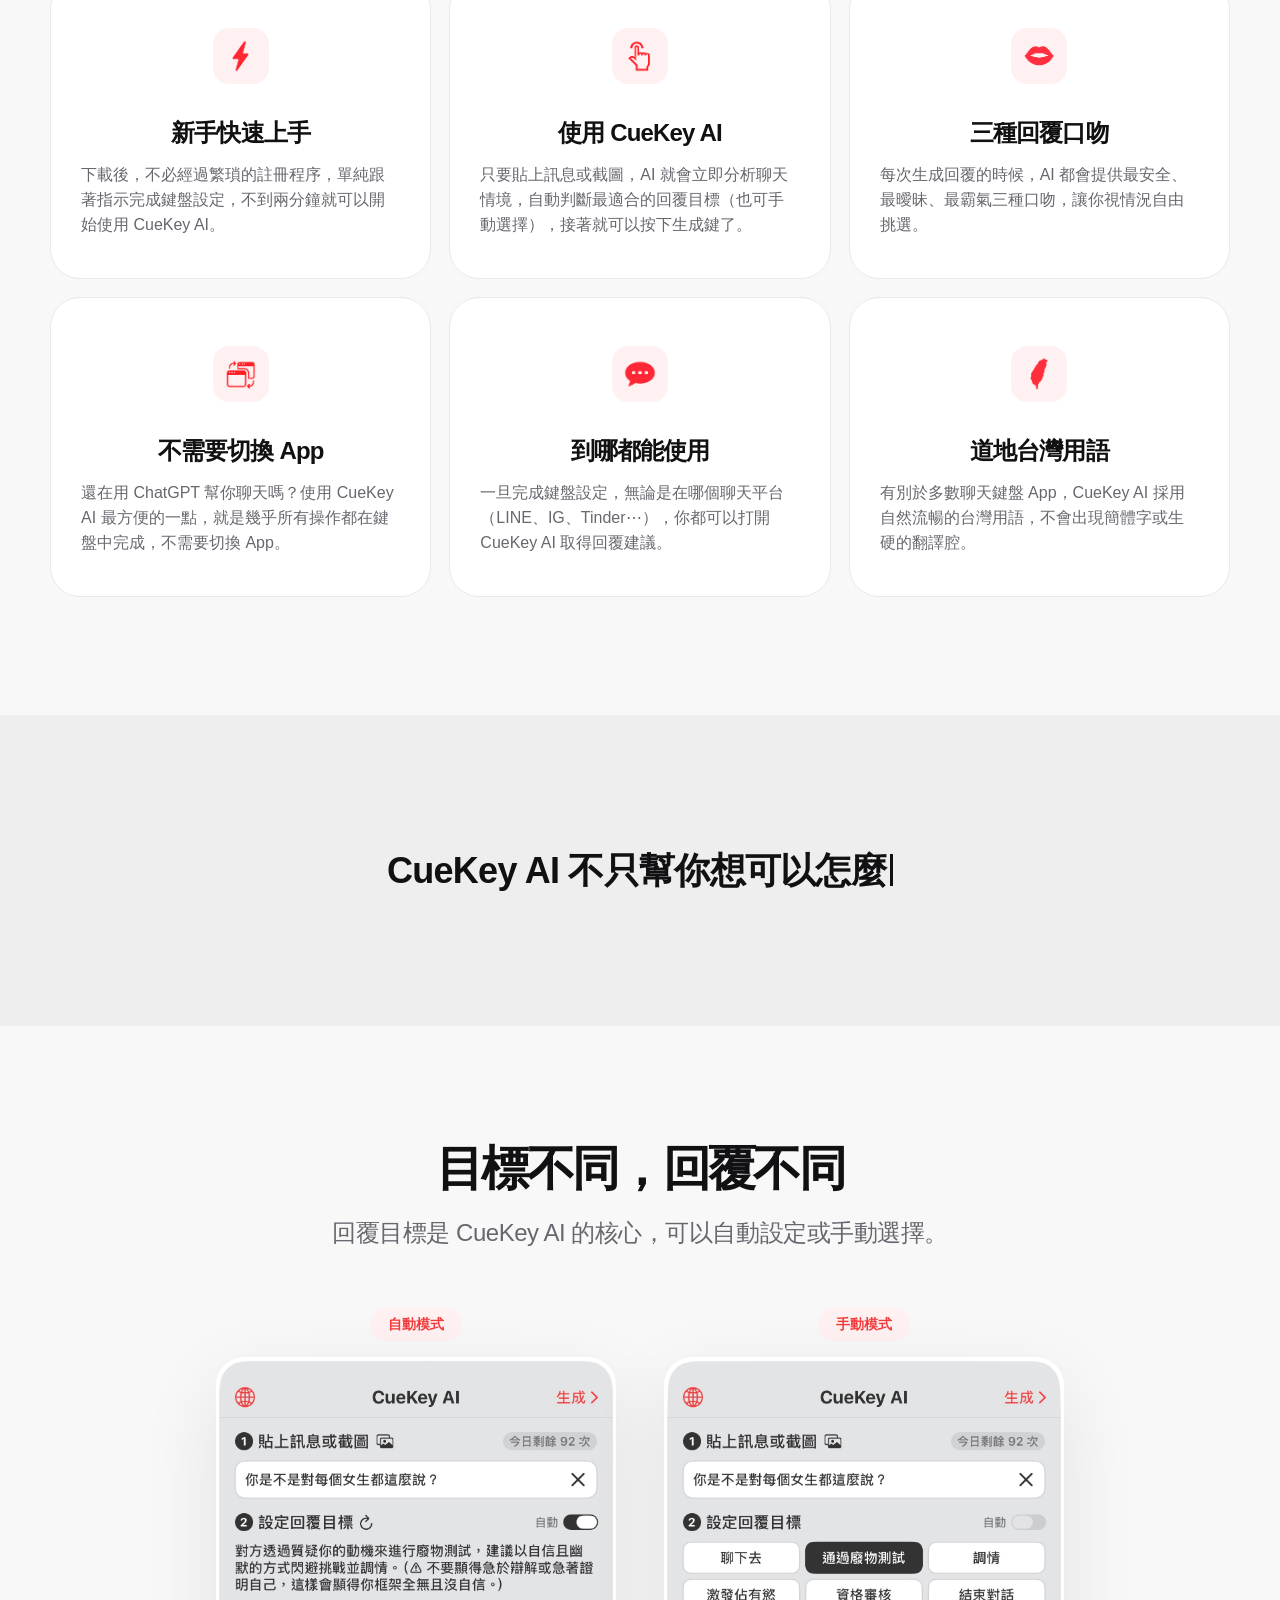
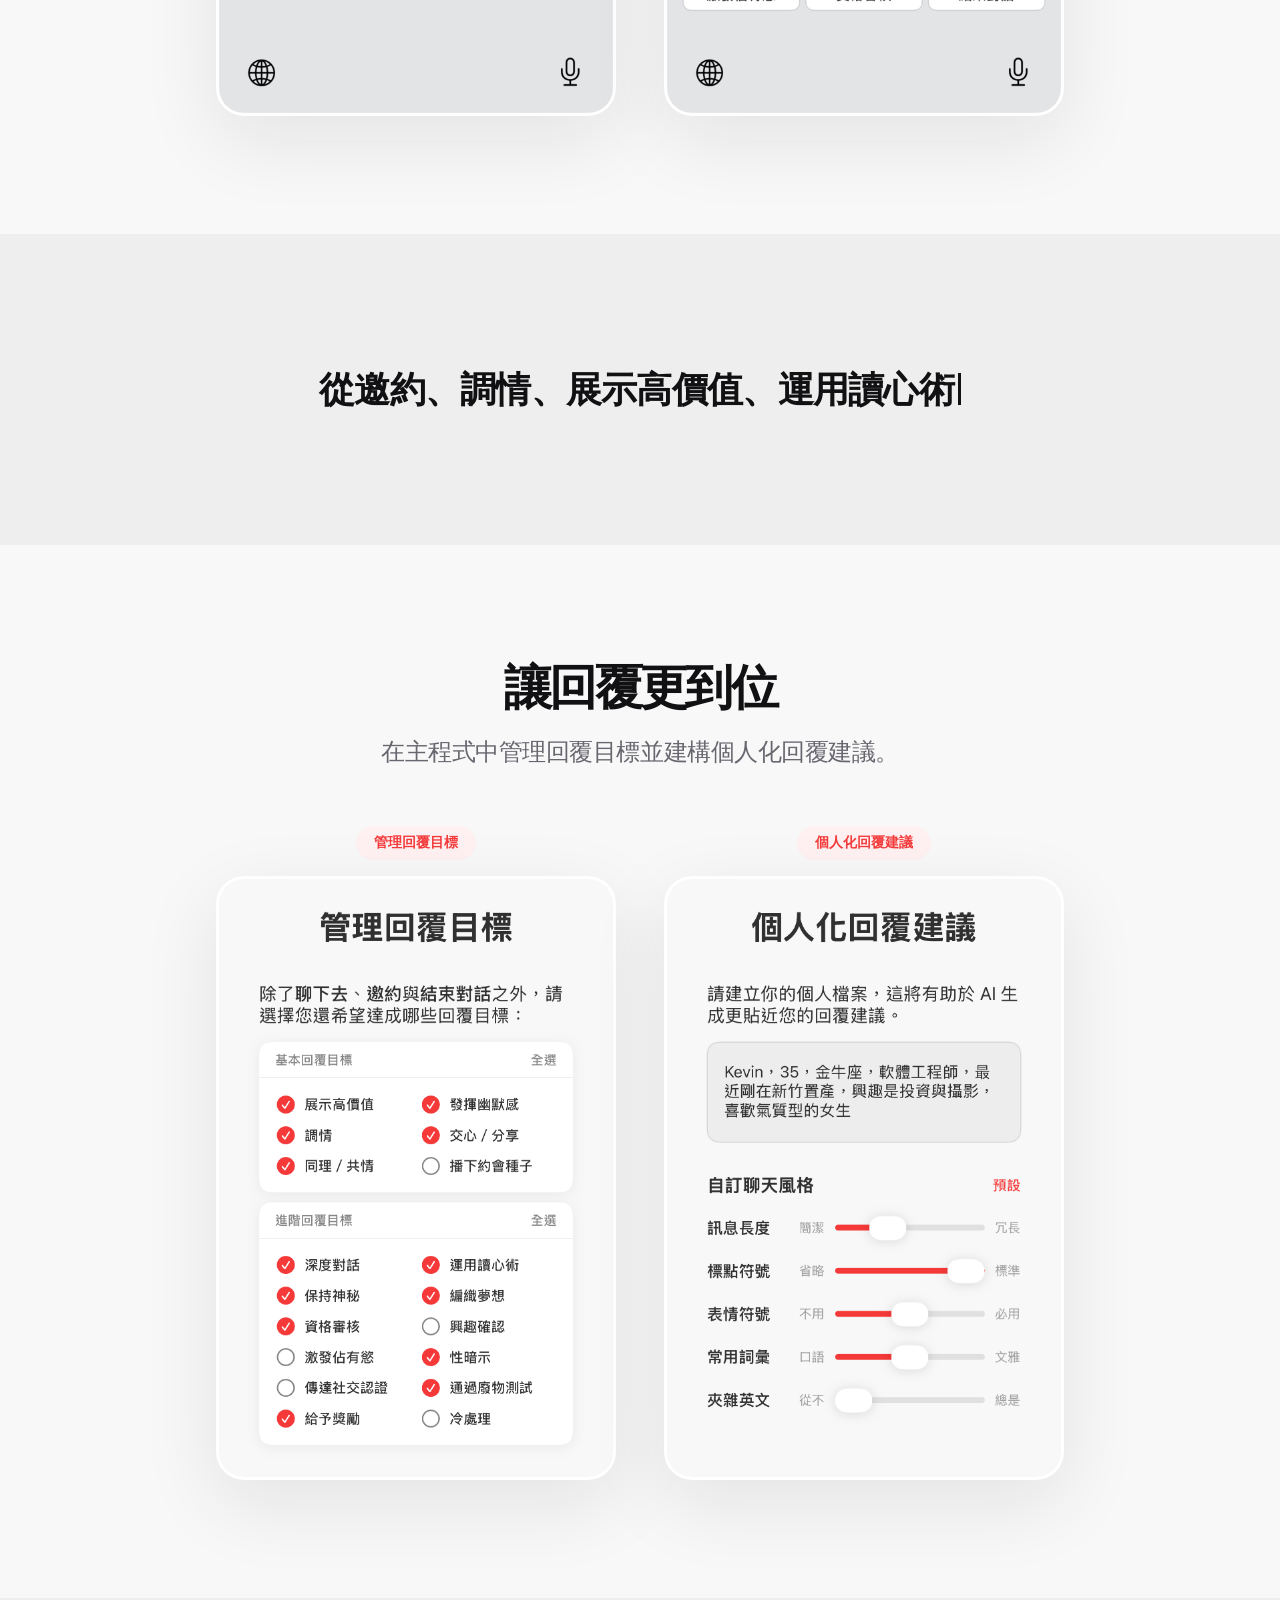
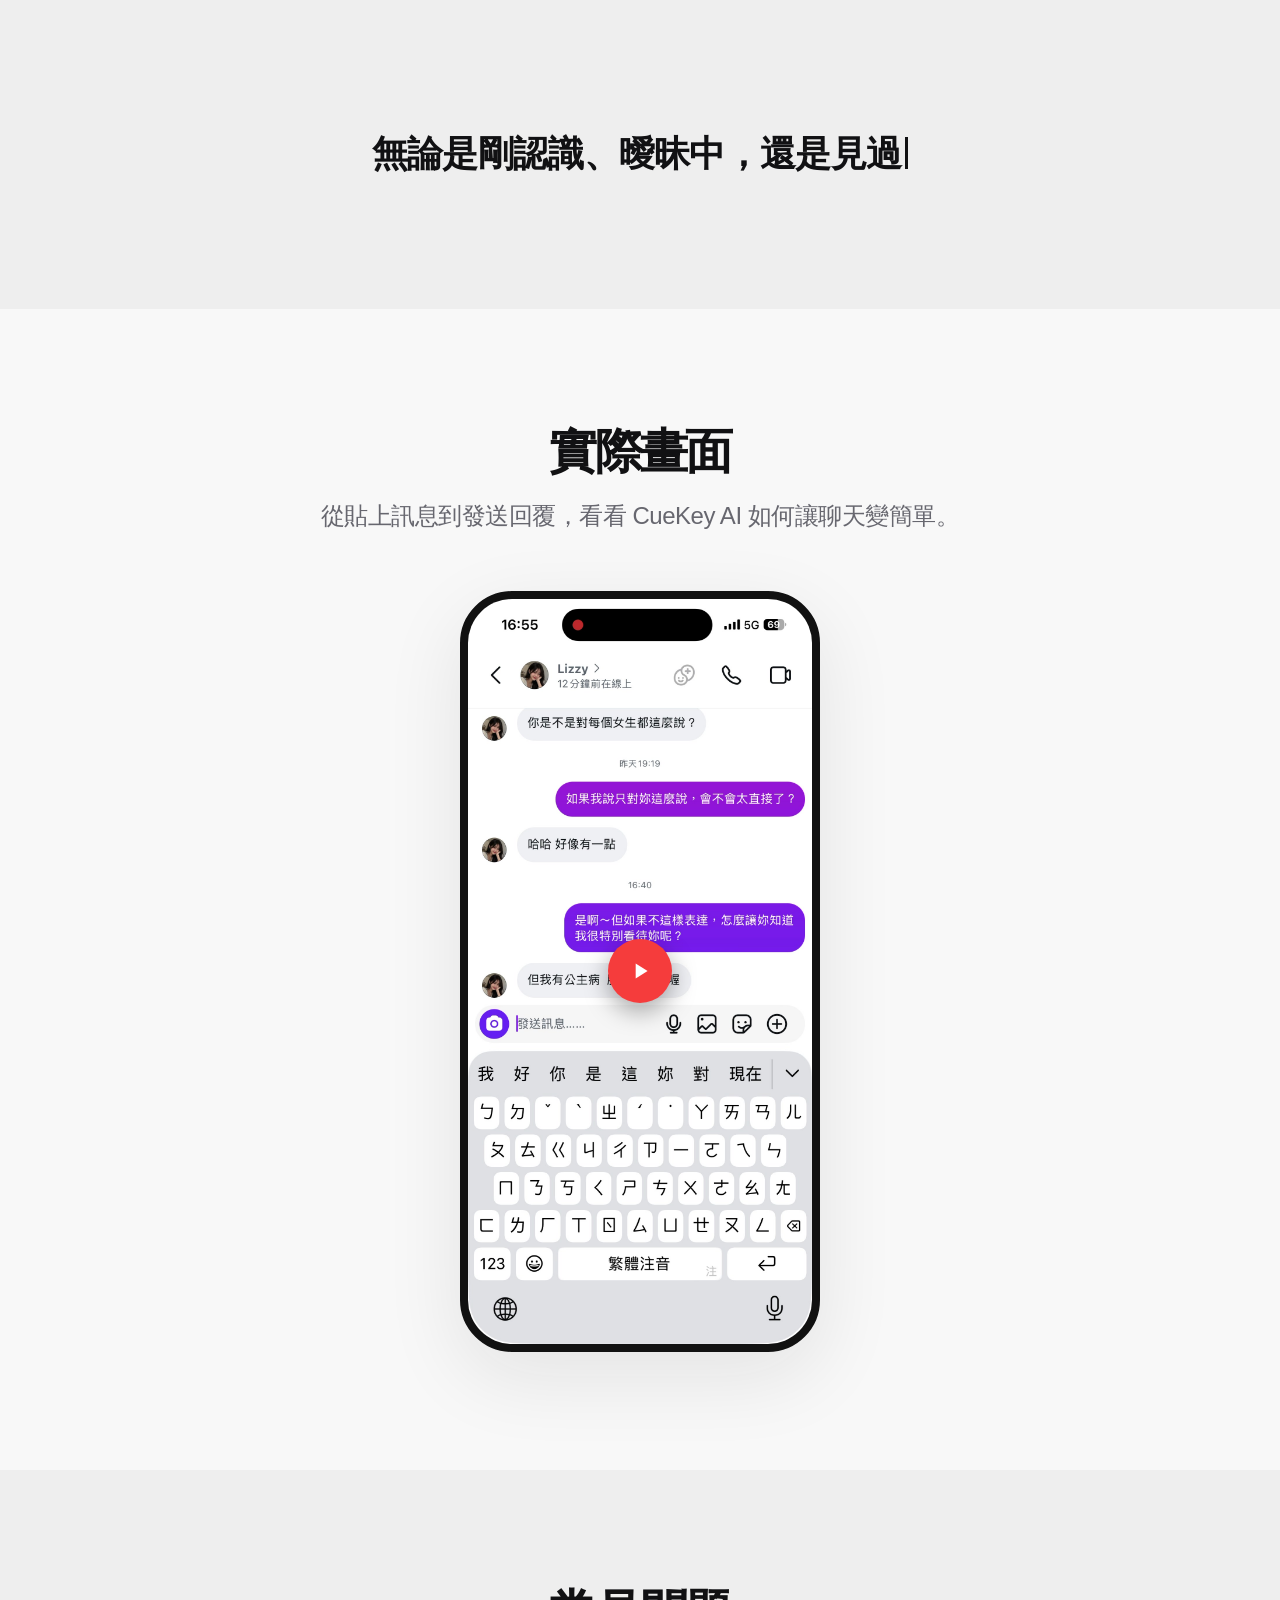
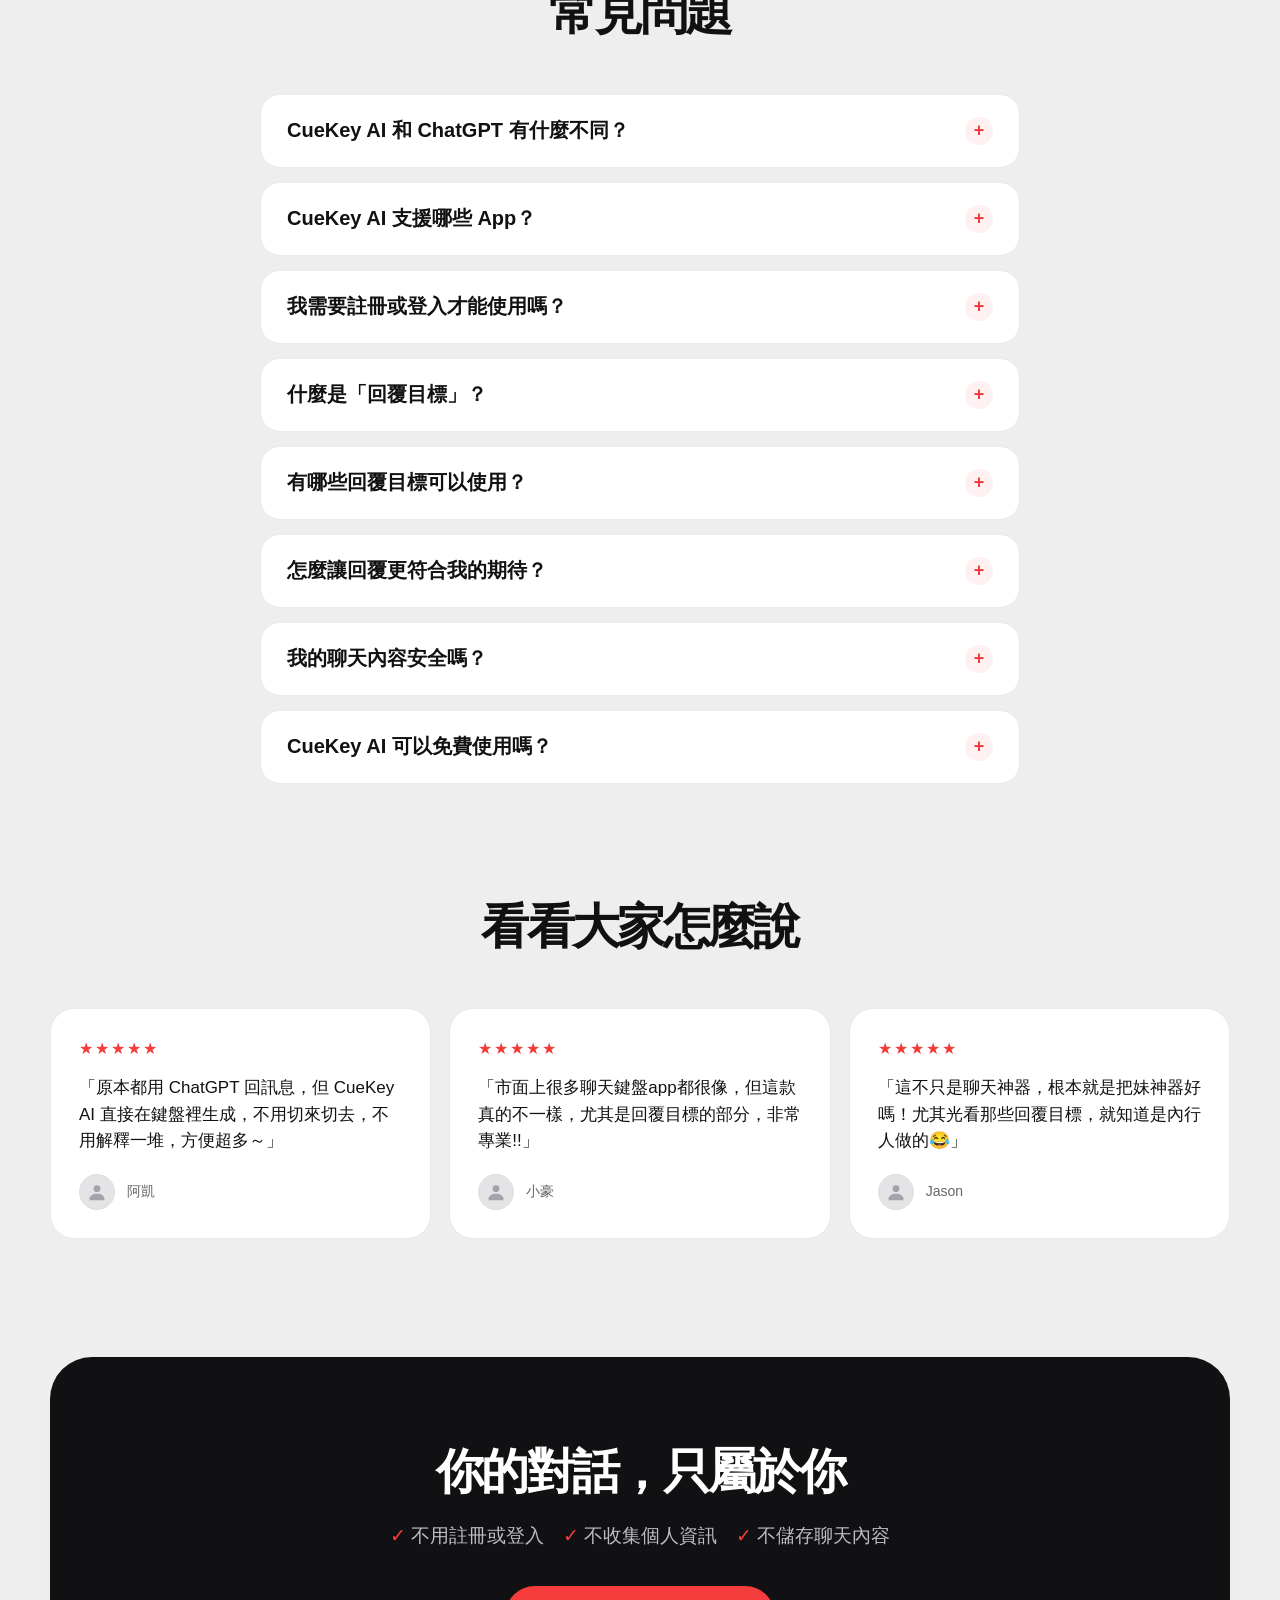
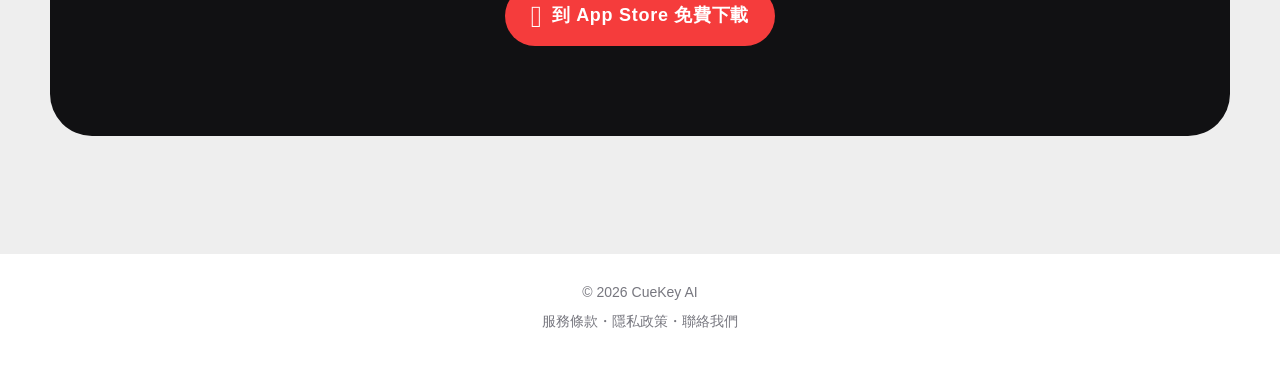
==== commit c5644899: "update" ====
--- a/index.html
+++ b/index.html
@@ -164,7 +164,7 @@
       #navLinks .button{padding:14px 22px;font-size:15px}
       .phone.left{left:-3%}.phone.right{right:-3%}.feature-grid{grid-template-columns:1fr}.card{min-height:240px}
     }
-    @media(max-width:640px){.container{width:min(calc(100% - 24px),var(--max))}.nav-inner{height:66px}.nav-links{gap:8px}.nav .button{padding:3.7px 14px;font-size:13px}.hero{padding-top:74px}.hero-stage{min-height:510px;margin-top:56px}.phone.center{width:246px;height:500px}.phone.left,.phone.right{width:190px;height:390px;top:60px;opacity:.72}.phone.left{left:-20%}.phone.right{right:-20%}.section{padding:86px 0}.cta{padding:68px 18px;border-radius:30px}.cta-wrap{padding-bottom:86px}.hero-copy{font-size:17px}.section-head p{font-size:20px}.cta p{font-size:21px}.cta-item{display:block}.cta-sep{display:none}.demo-video{max-width:306px}}
+    @media(max-width:640px){.container{width:min(calc(100% - 24px),var(--max))}.nav .container{width:min(calc(100% - 40px),var(--max))}.nav-inner{height:66px}.nav-links{gap:8px}.nav .button{padding:3.7px 14px;font-size:13px}.hero{padding-top:74px}.hero-stage{min-height:510px;margin-top:56px}.phone.center{width:246px;height:500px}.phone.left,.phone.right{width:190px;height:390px;top:60px;opacity:.72}.phone.left{left:-20%}.phone.right{right:-20%}.section{padding:86px 0}.cta{padding:68px 18px;border-radius:30px}.cta-wrap{padding-bottom:86px}.hero-copy{font-size:17px}.section-head p{font-size:20px}.cta p{font-size:21px}.cta-item{display:block}.cta-sep{display:none}.demo-video{max-width:306px}.section-head{padding:0 8px}}
 
     .brand-logo{display:block;width:190px;height:auto;object-fit:contain}
     .hero-stage.real-screens{min-height:650px;display:flex;justify-content:center;align-items:flex-start;gap:28px;padding-top:10px}
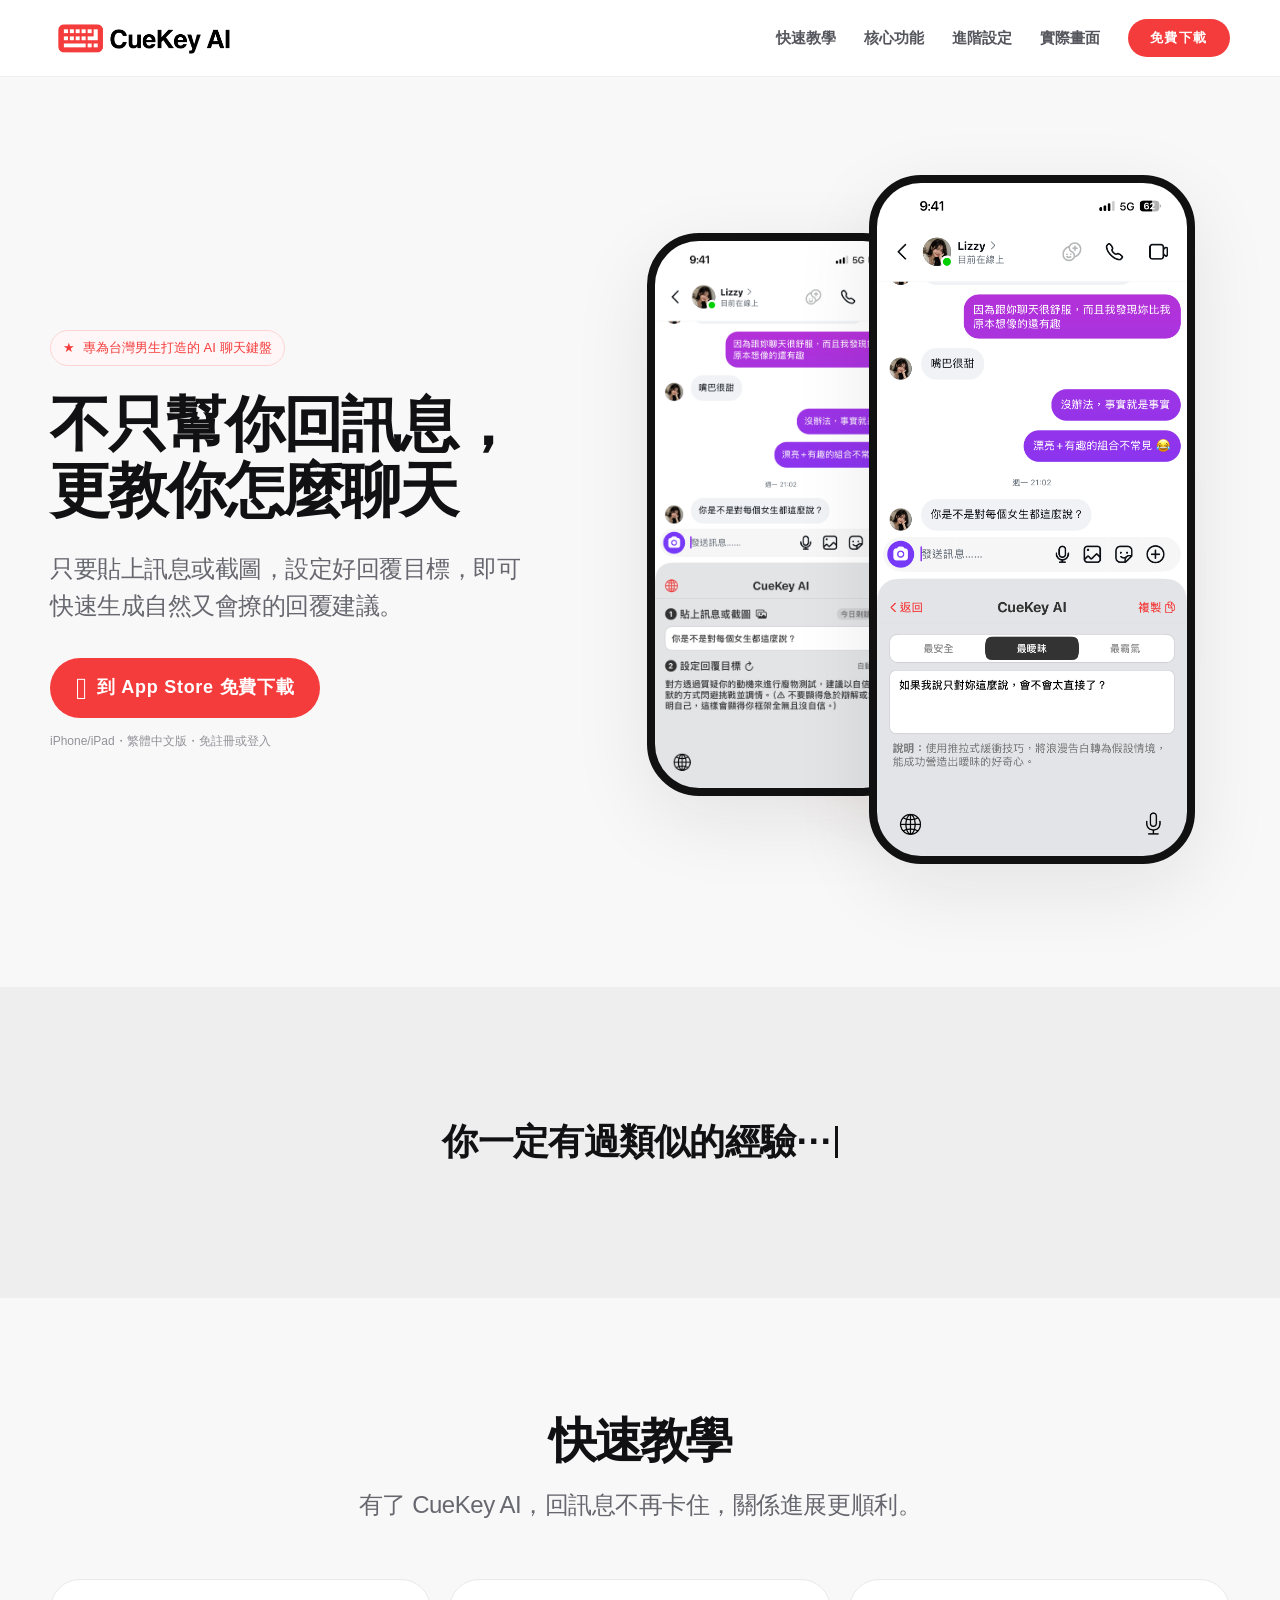
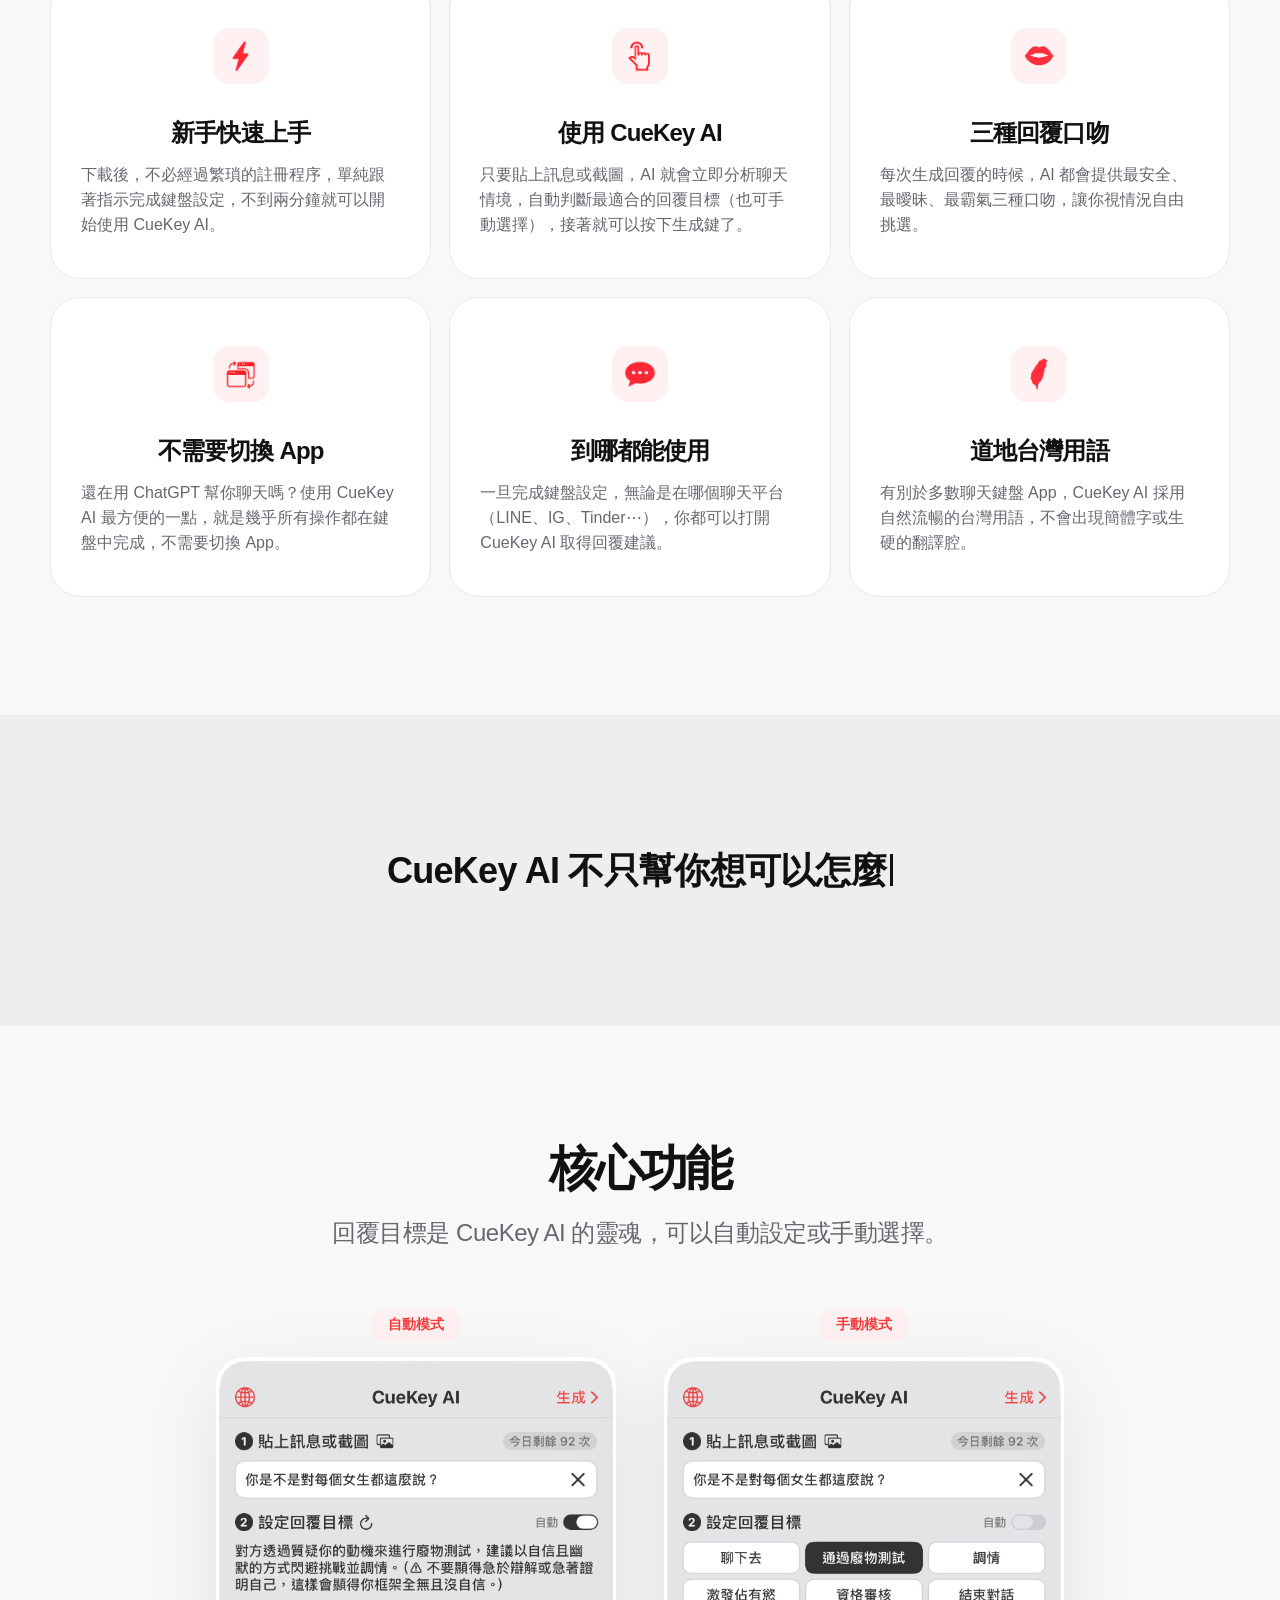
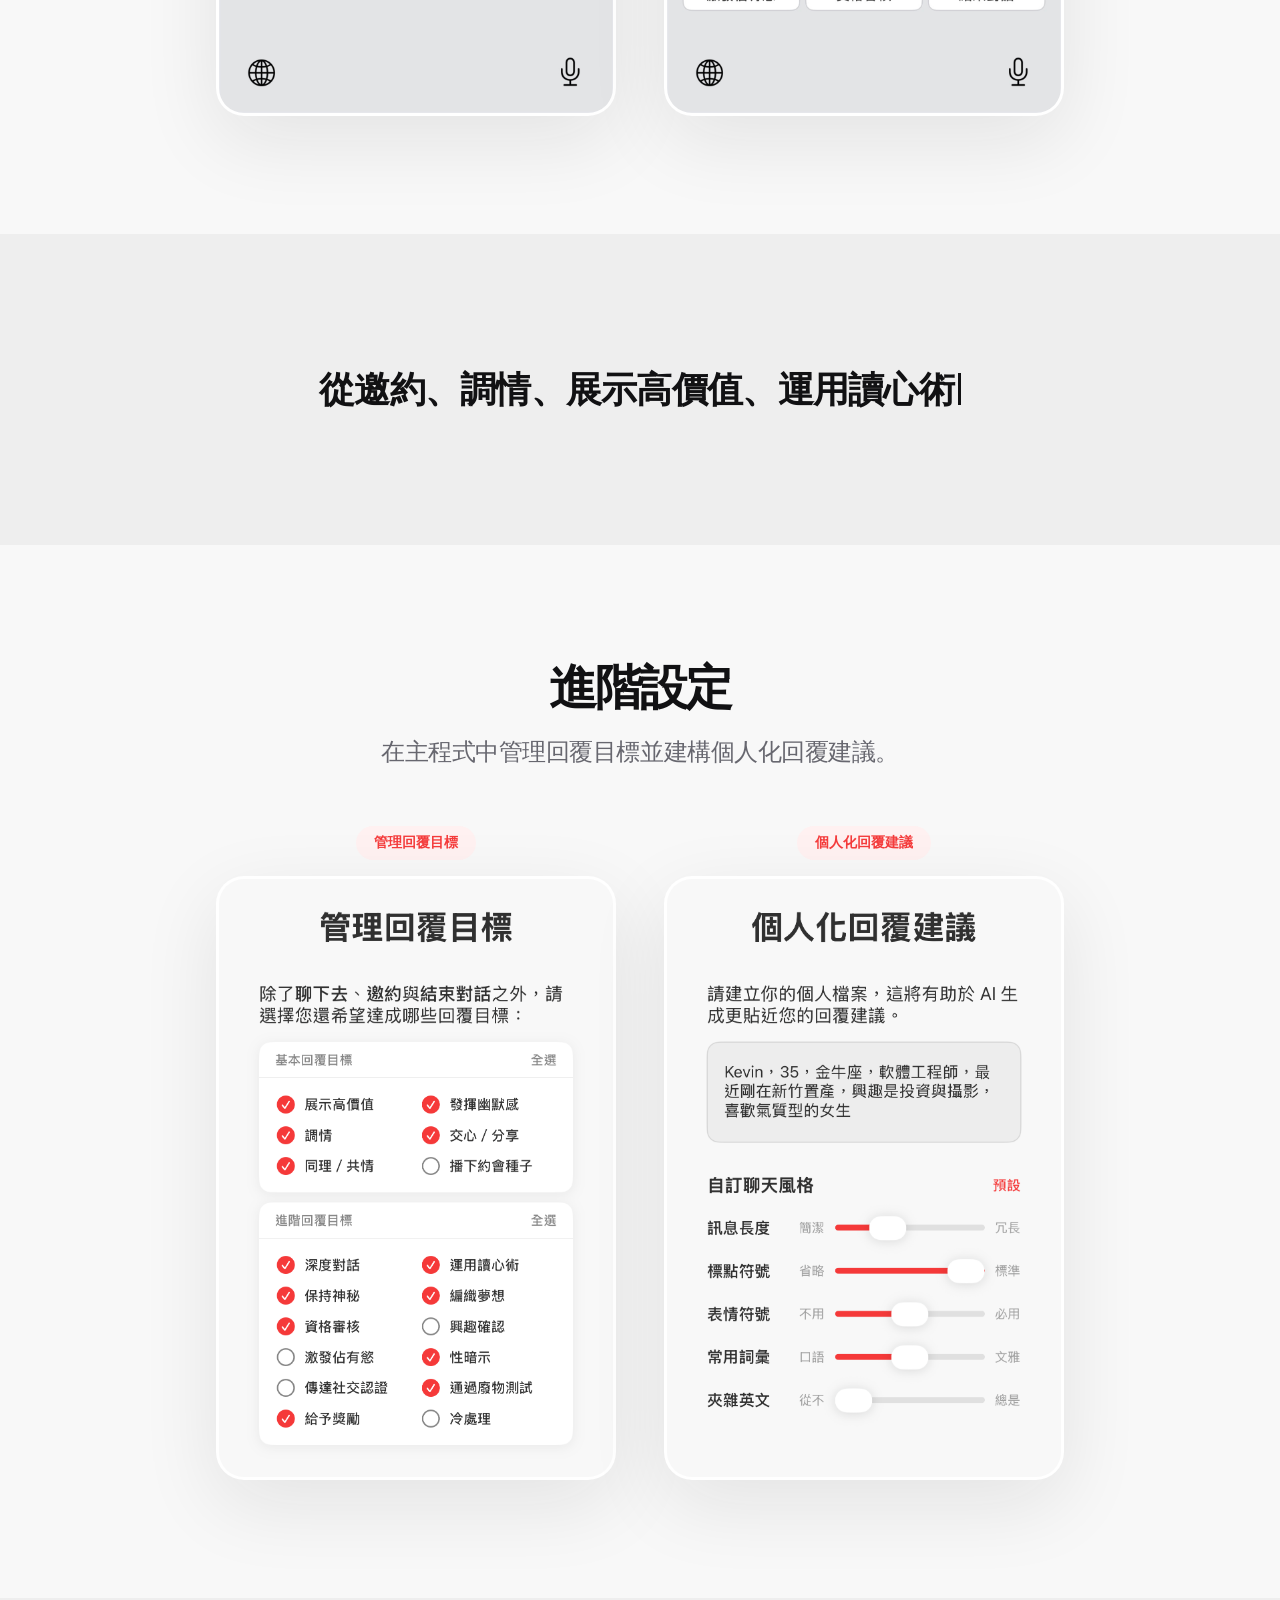
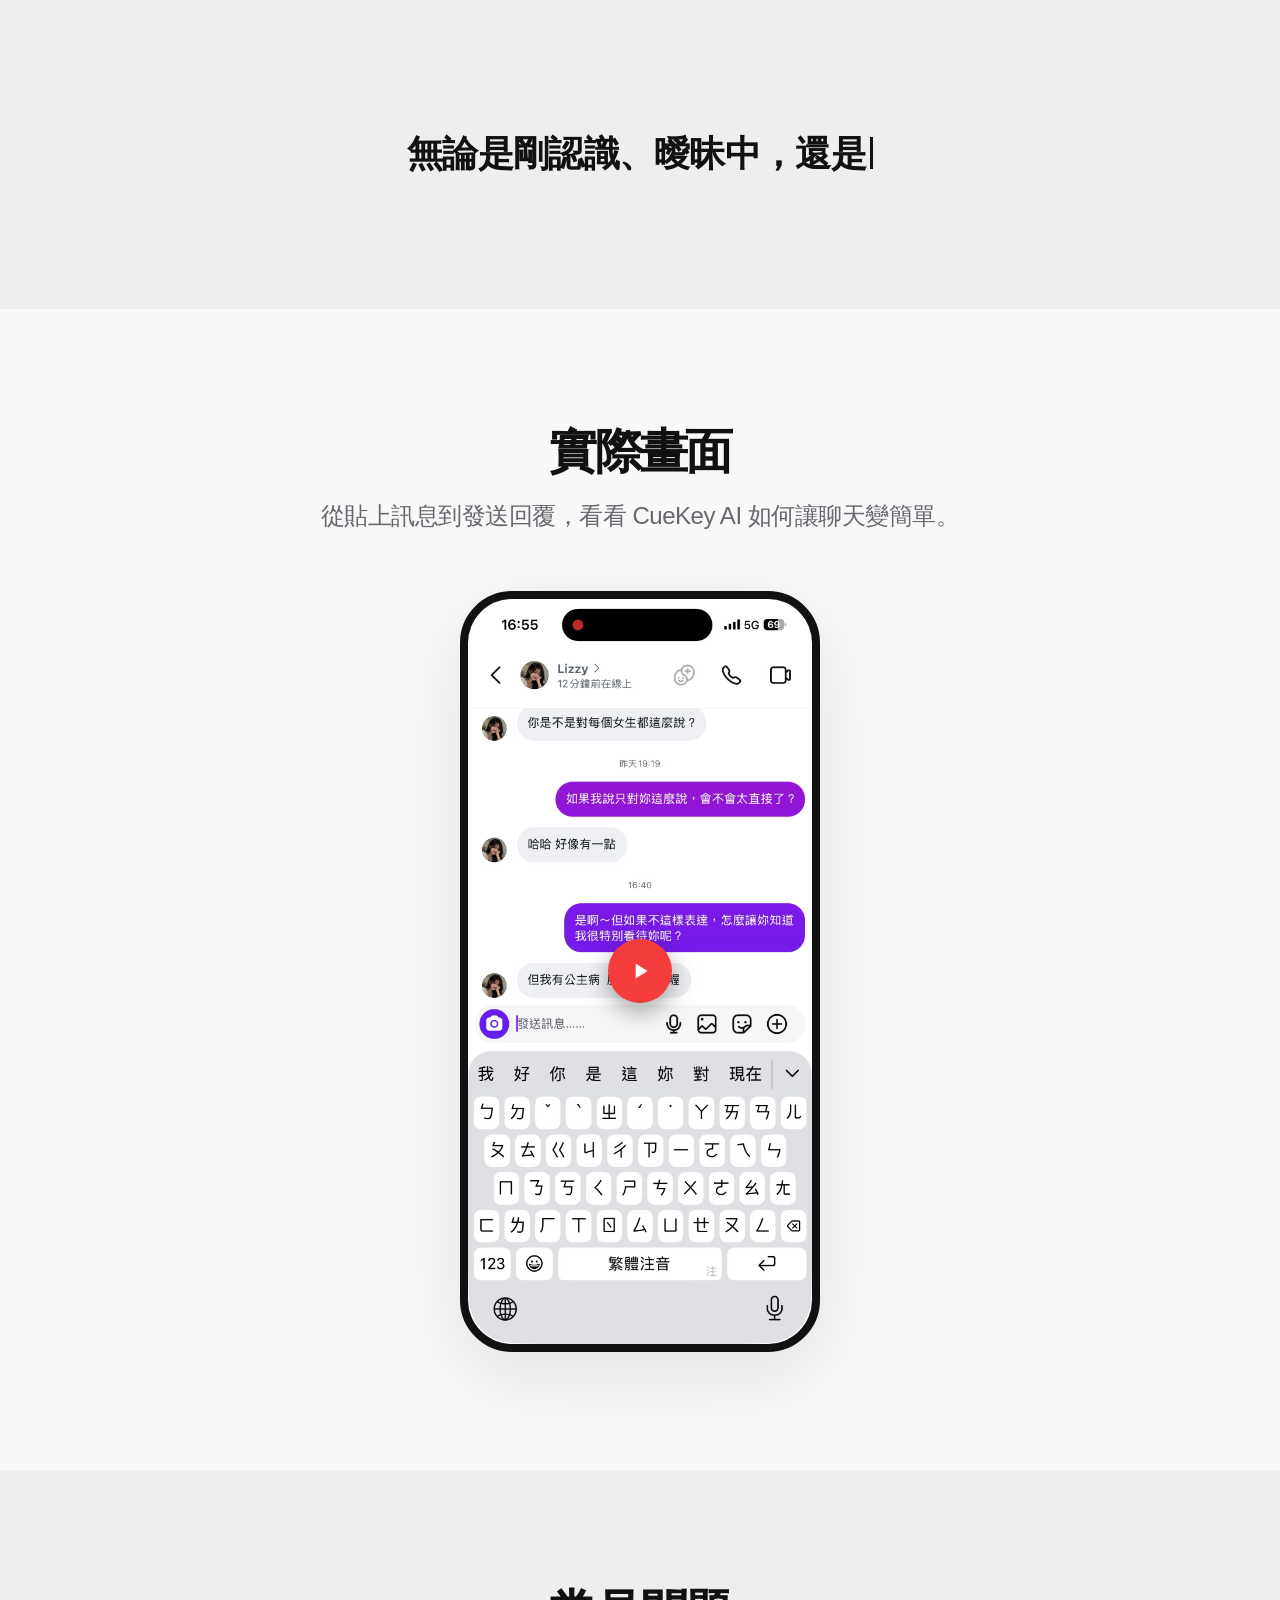
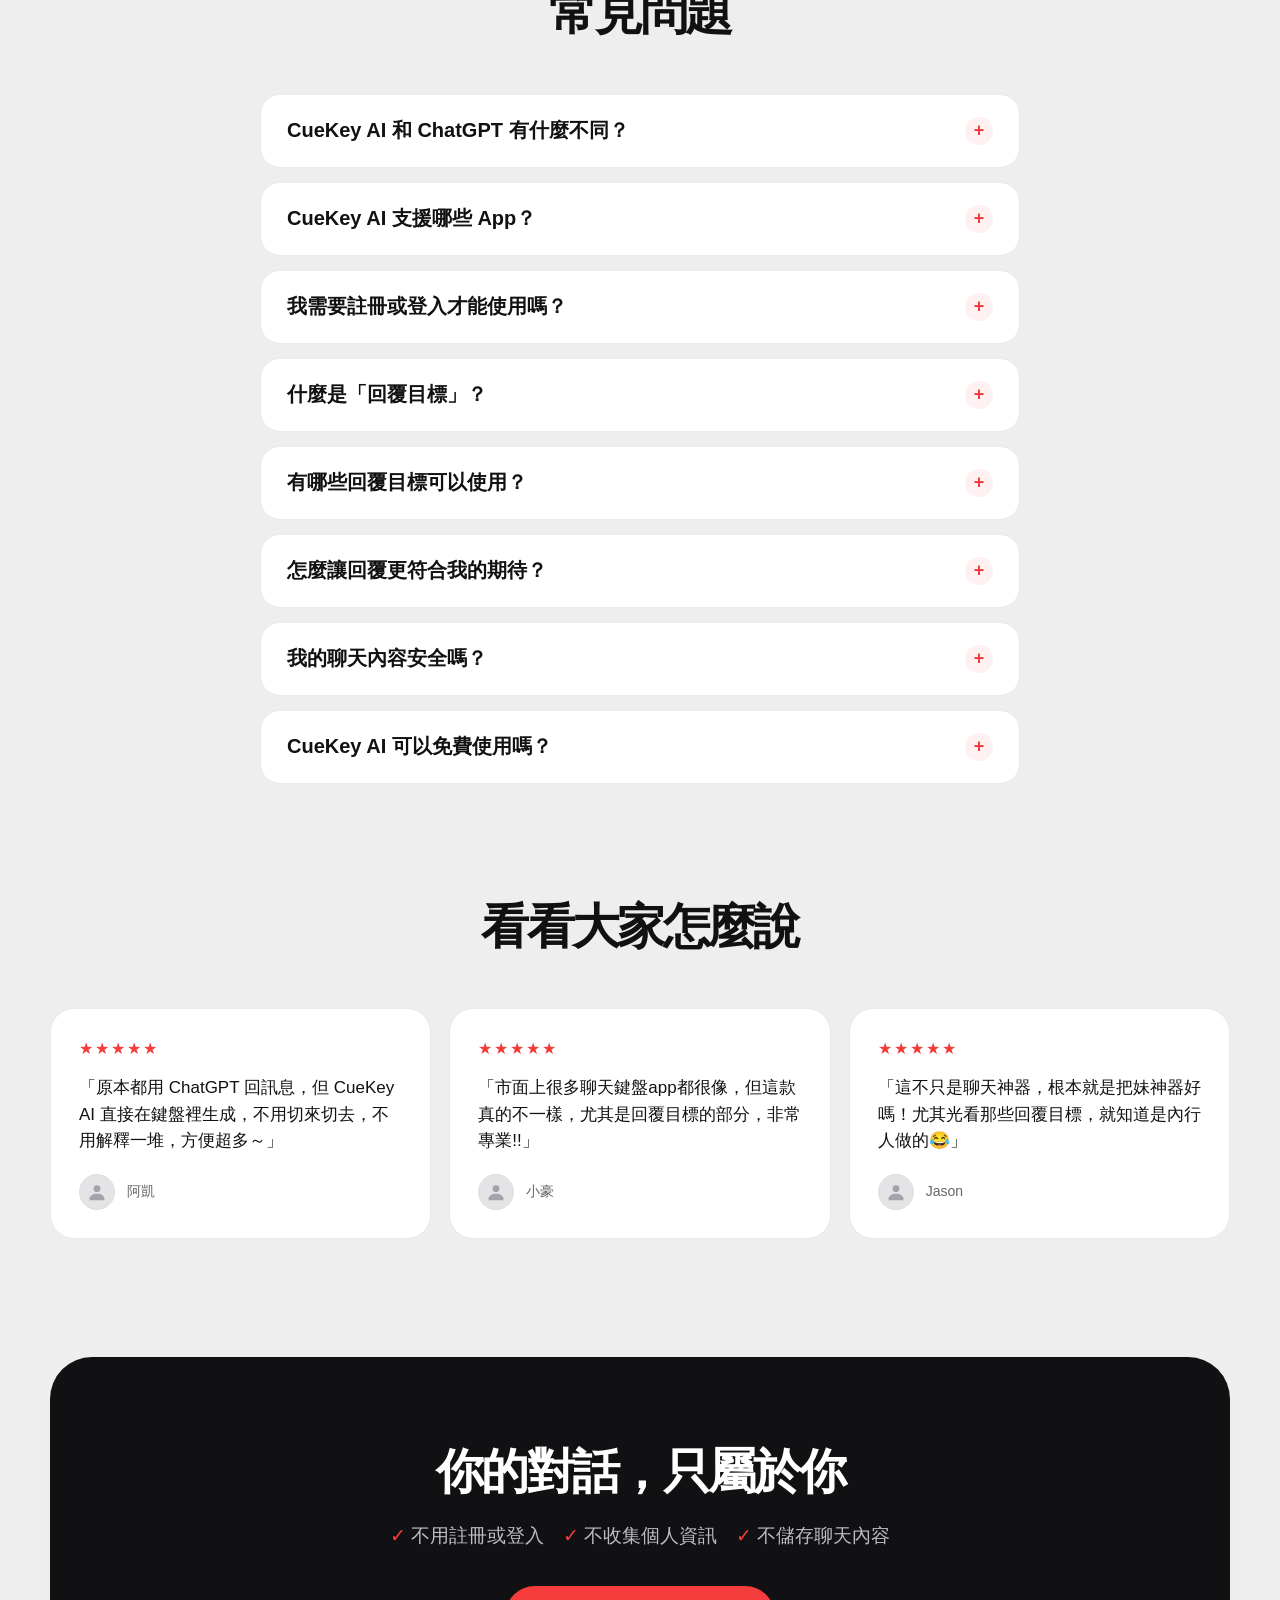
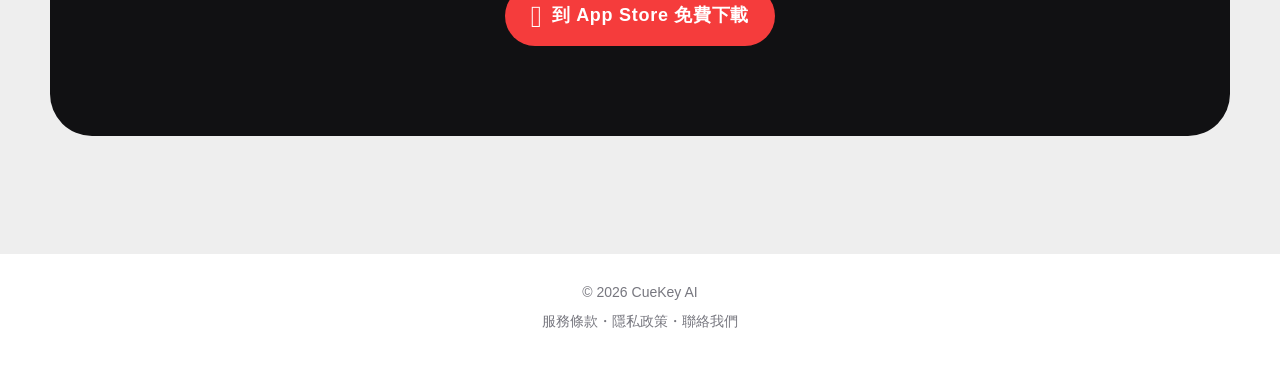
==== commit ad96d5e2: "update" ====
--- a/index.html
+++ b/index.html
@@ -243,7 +243,7 @@
       <a class="brand" href="#top" aria-label="CueKey AI 首頁"><img class="brand-logo" src="images/textlogo.png" alt="CueKey AI"></a>
       <button class="nav-toggle" id="navToggle" aria-label="開啟選單" aria-expanded="false"><span></span><span></span><span></span></button>
       <div class="nav-links" id="navLinks">
-        <a href="#features">功能介紹</a><a href="#demo">實際畫面</a><a href="#faq">常見問題</a>
+        <a href="#features">快速教學</a><a href="#targeting">核心功能</a><a href="#customize">進階設定</a><a href="#demo">實際畫面</a>
         <a class="button red" href="https://apps.apple.com/tw/app/cuekey-ai/id6761771267">免費下載</a>
       </div>
     </div>
@@ -280,7 +280,7 @@
 
     <section class="section soft" id="features">
       <div class="container">
-        <div class="section-head"><h2>聊天必備神器</h2><p class="hero-copy">有了 CueKey AI，回訊息不再卡住，關係進展更順利。</p></div>
+        <div class="section-head"><h2>快速教學</h2><p class="hero-copy">有了 CueKey AI，回訊息不再卡住，關係進展更順利。</p></div>
         <div class="feature-grid">
           <article class="card"><div class="icon"><img src="images/lightning.png" alt="閃電"></div><h3>新手快速上手</h3><p>下載後，不必經過繁瑣的註冊程序，單純跟著指示完成鍵盤設定，不到兩分鐘就可以開始使用 CueKey AI。</p></article>
           <article class="card"><div class="icon"><img src="images/finger.png" alt="適用任何環境"></div><h3>使用 CueKey AI</h3><p>只要貼上訊息或截圖，AI 就會立即分析聊天情境，自動判斷最適合的回覆目標（也可手動選擇），接著就可以按下生成鍵了。</p></article>
@@ -300,7 +300,7 @@
 
     <section class="section" id="targeting">
       <div class="container">
-        <div class="section-head"><h2>目標不同，回覆不同</h2><p class="hero-copy">回覆目標是 CueKey AI 的核心，可以自動設定或手動選擇。</p></div>
+        <div class="section-head"><h2>核心功能</h2><p class="hero-copy">回覆目標是 CueKey AI 的靈魂，可以自動設定或手動選擇。</p></div>
         <div class="targeting-stage">
           <div class="target-col">
             <div class="target-label">自動模式</div>
@@ -322,7 +322,7 @@
 
     <section class="section" id="customize">
       <div class="container">
-        <div class="section-head"><h2>讓回覆更到位</h2><p class="hero-copy">在主程式中管理回覆目標並建構個人化回覆建議。</p></div>
+        <div class="section-head"><h2>進階設定</h2><p class="hero-copy">在主程式中管理回覆目標並建構個人化回覆建議。</p></div>
         <div class="targeting-stage">
           <div class="target-col">
             <div class="target-label">管理回覆目標</div>
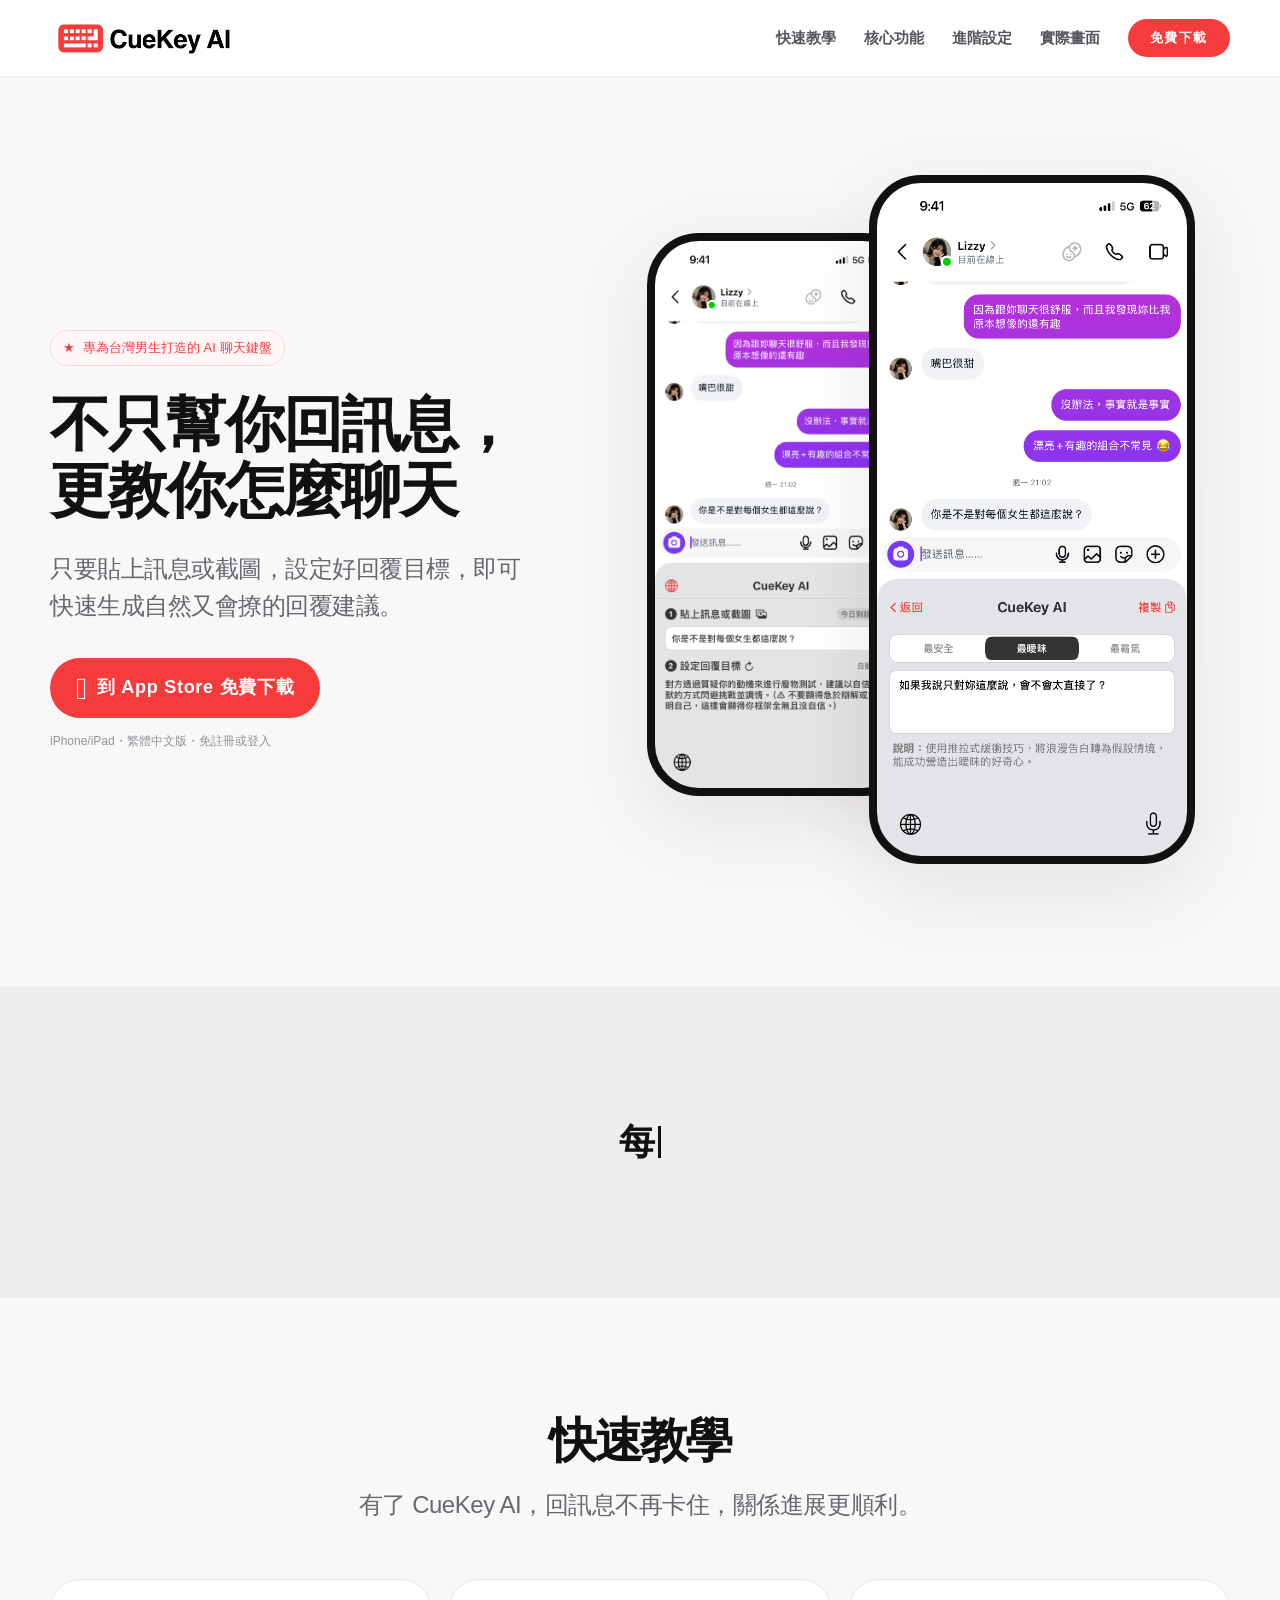
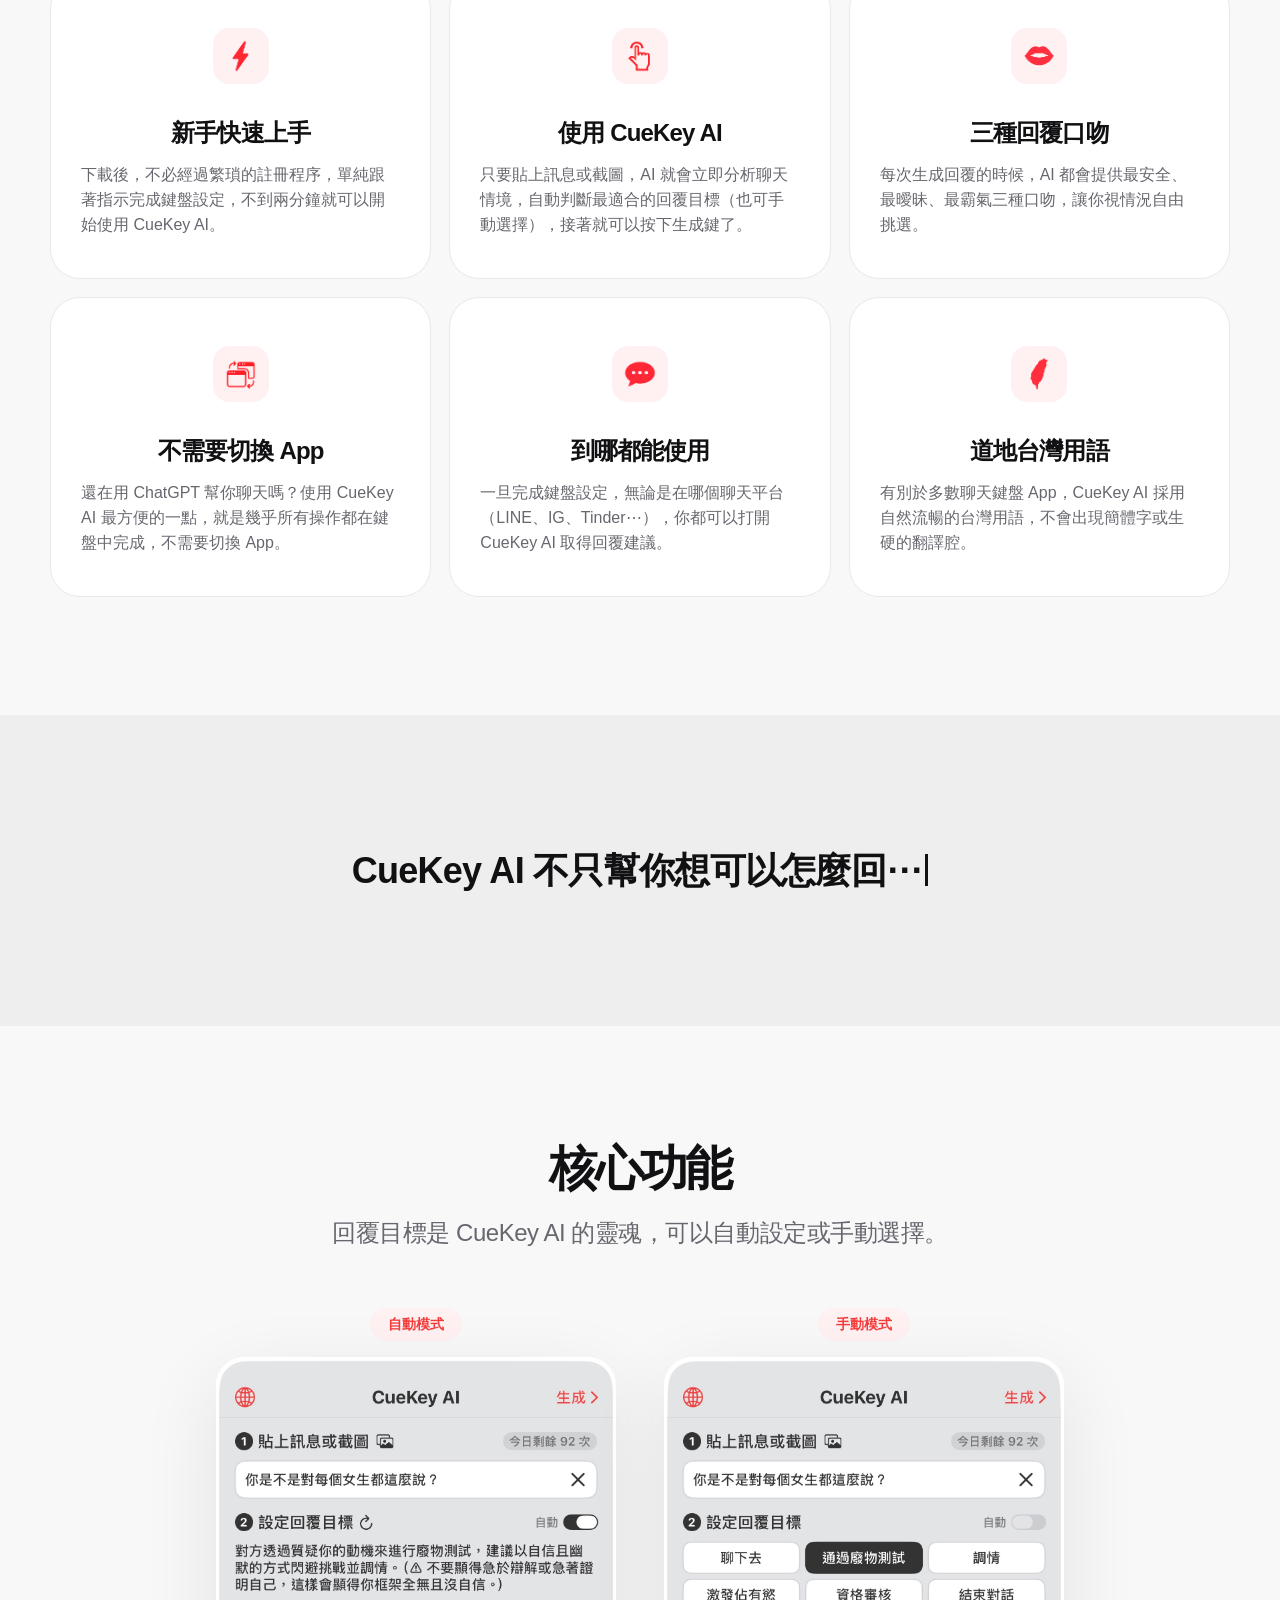
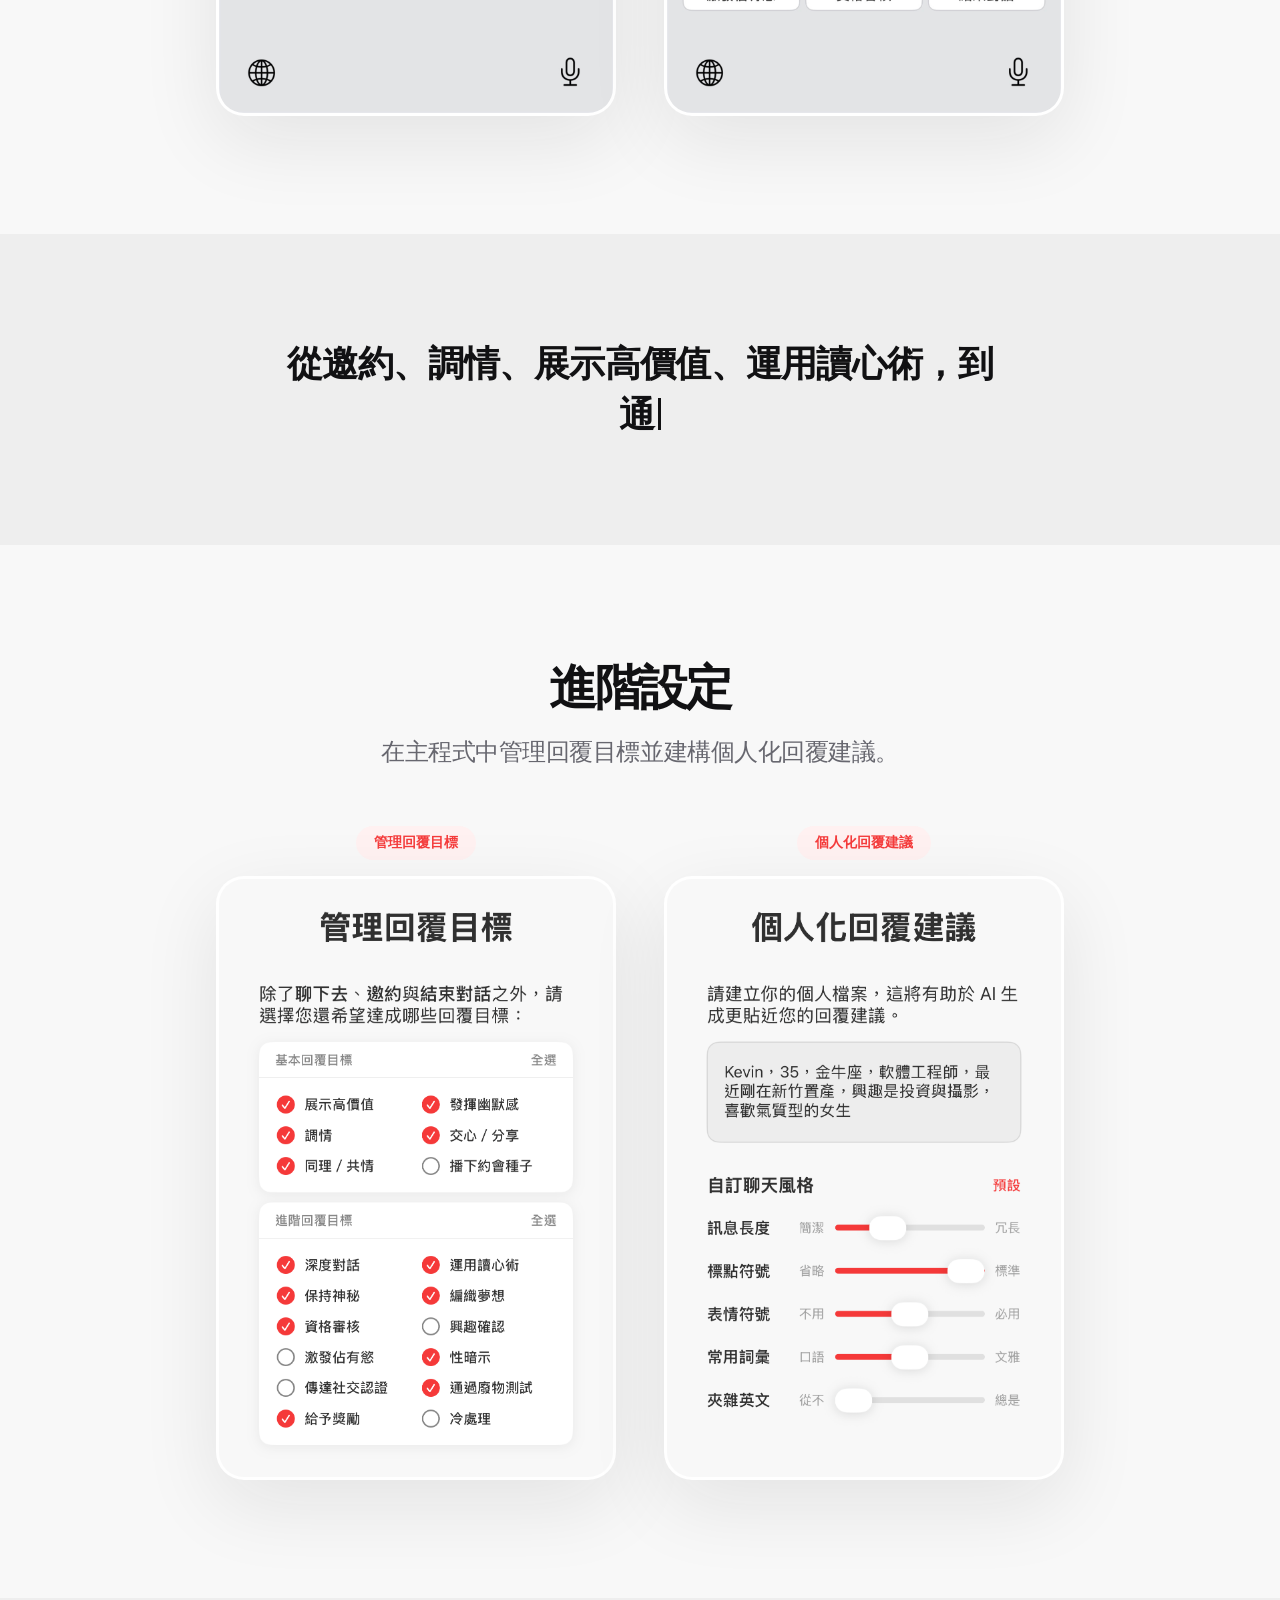
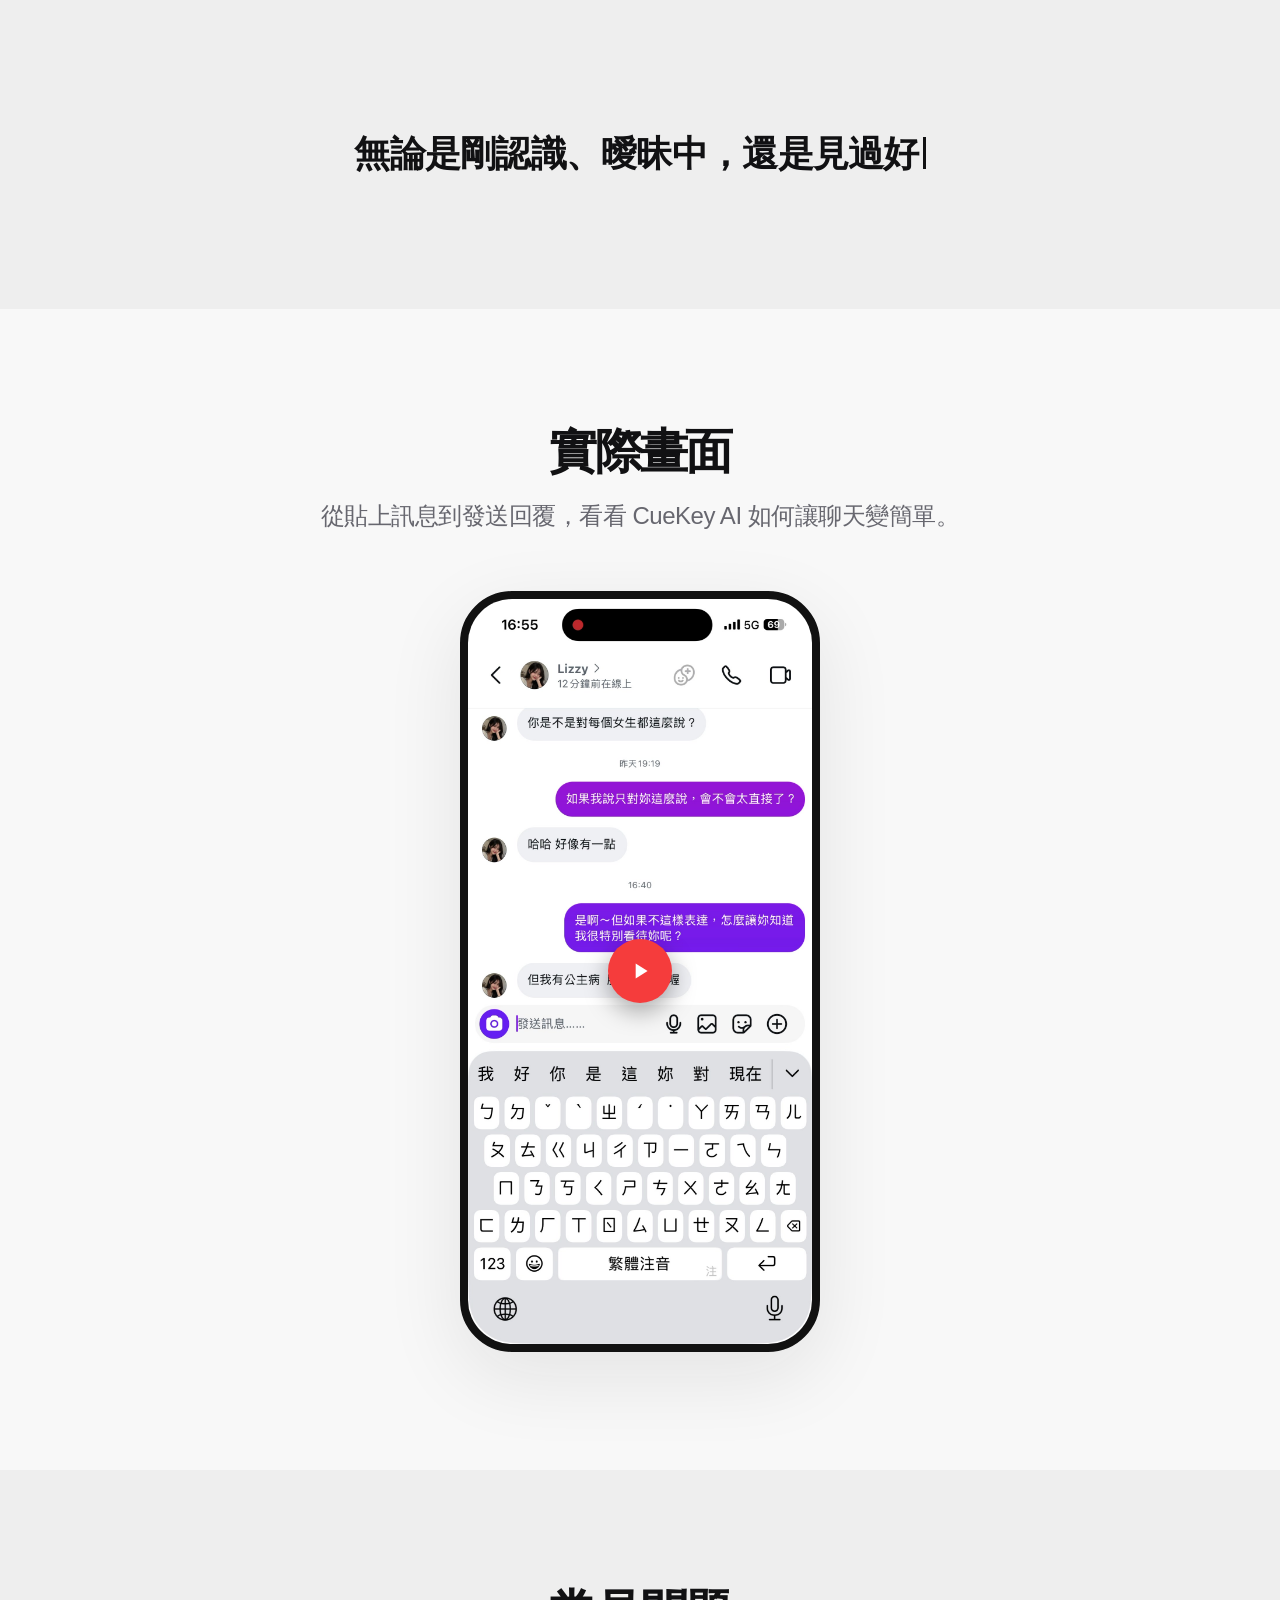
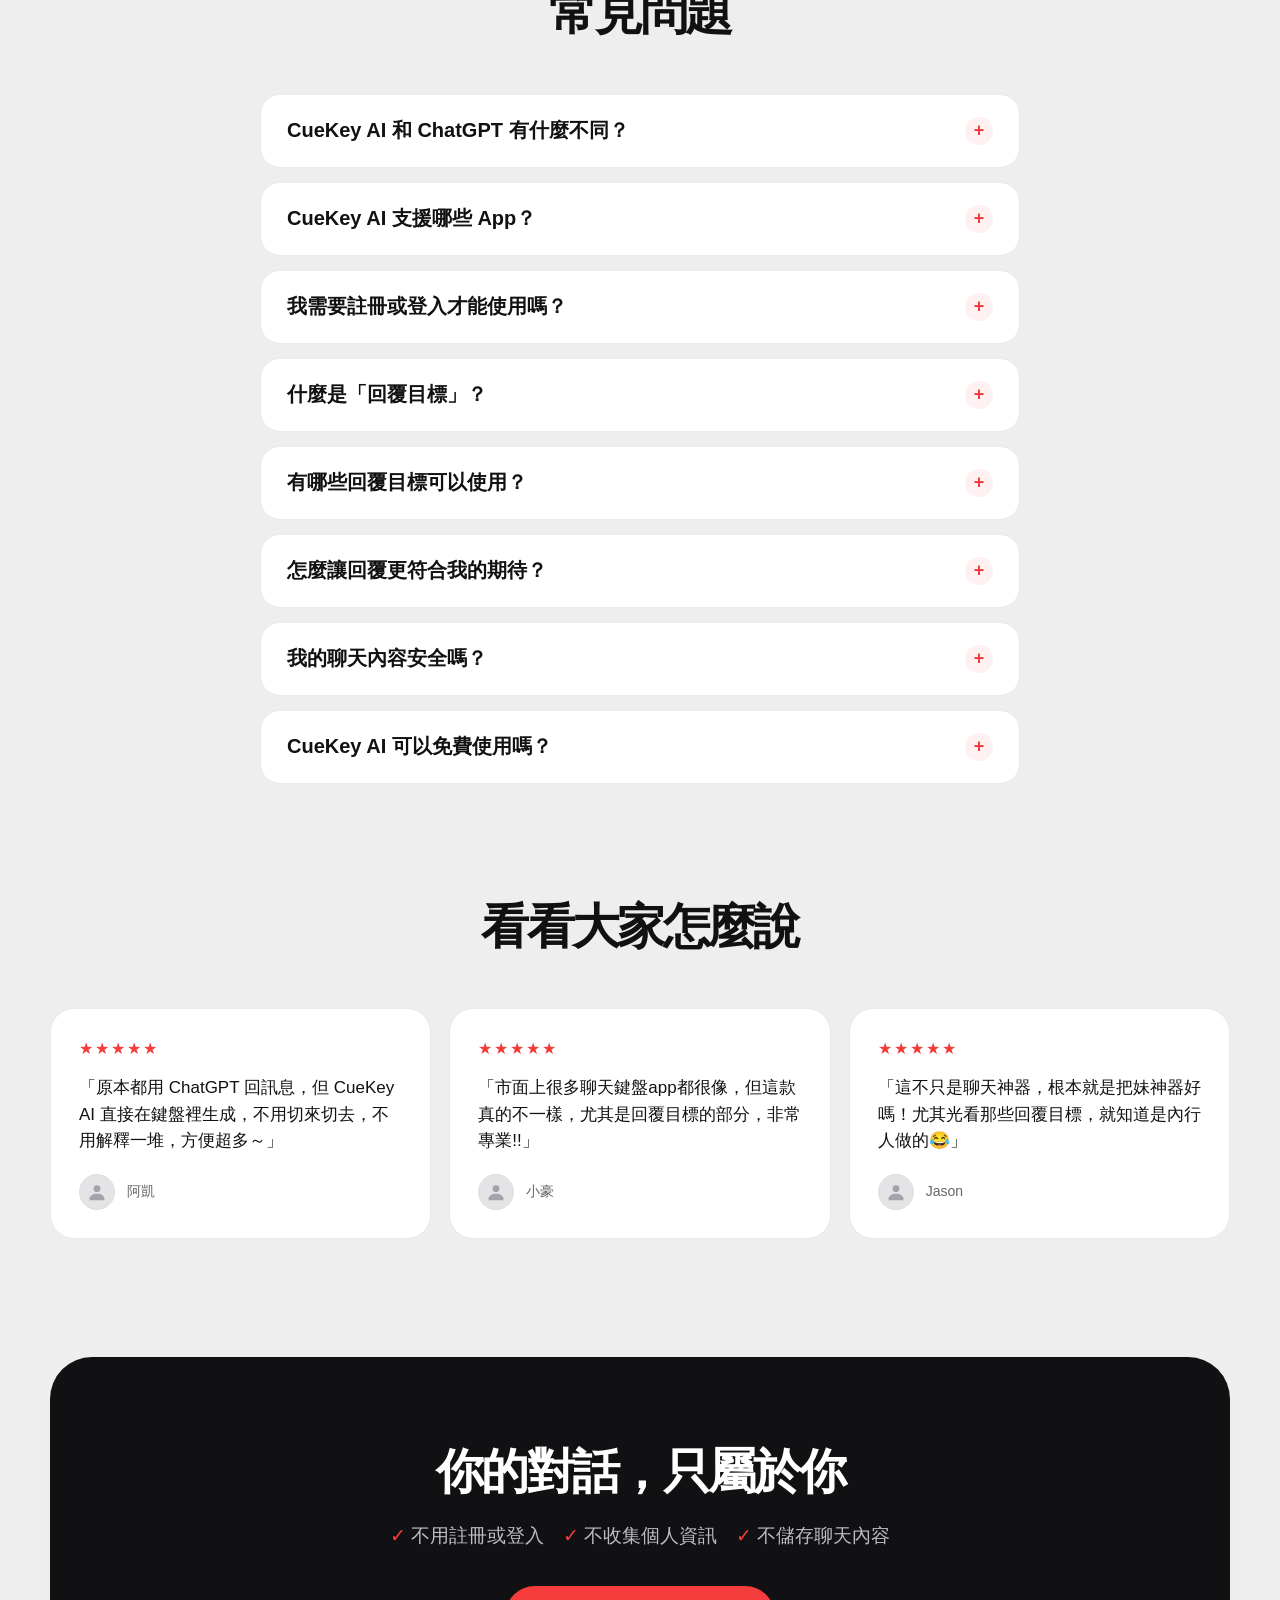
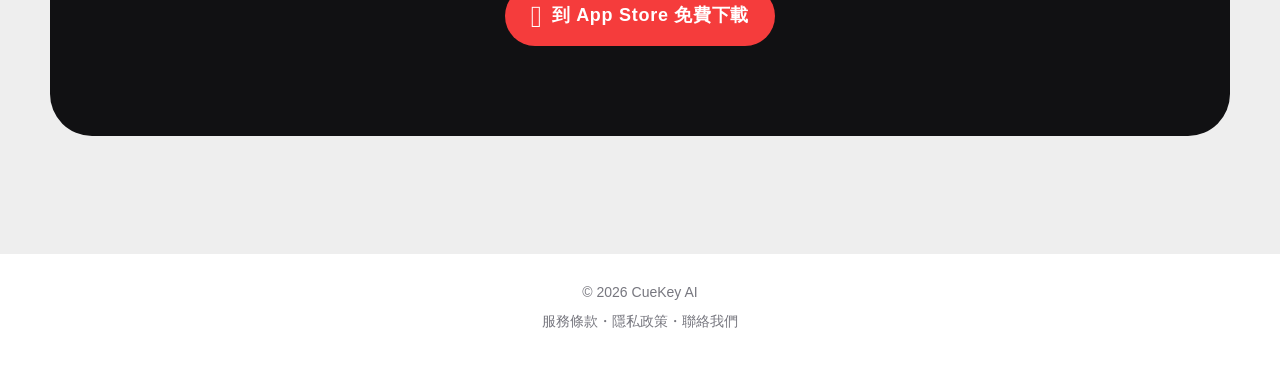
==== commit 8413aef9: "update" ====
--- a/index.html
+++ b/index.html
@@ -225,9 +225,8 @@
       .problem-headline{font-size:32px}
     }
     @media(max-width:640px){
-      .problem{padding:50px 0;background:var(--ink);color:#fff}
+      .problem{padding:50px 0}
       .problem-headline{font-size:28px}
-      .problem-headline .typewriter-text::after{background:#fff}
     }
   </style>
   <!-- Privacy-friendly analytics by Plausible -->
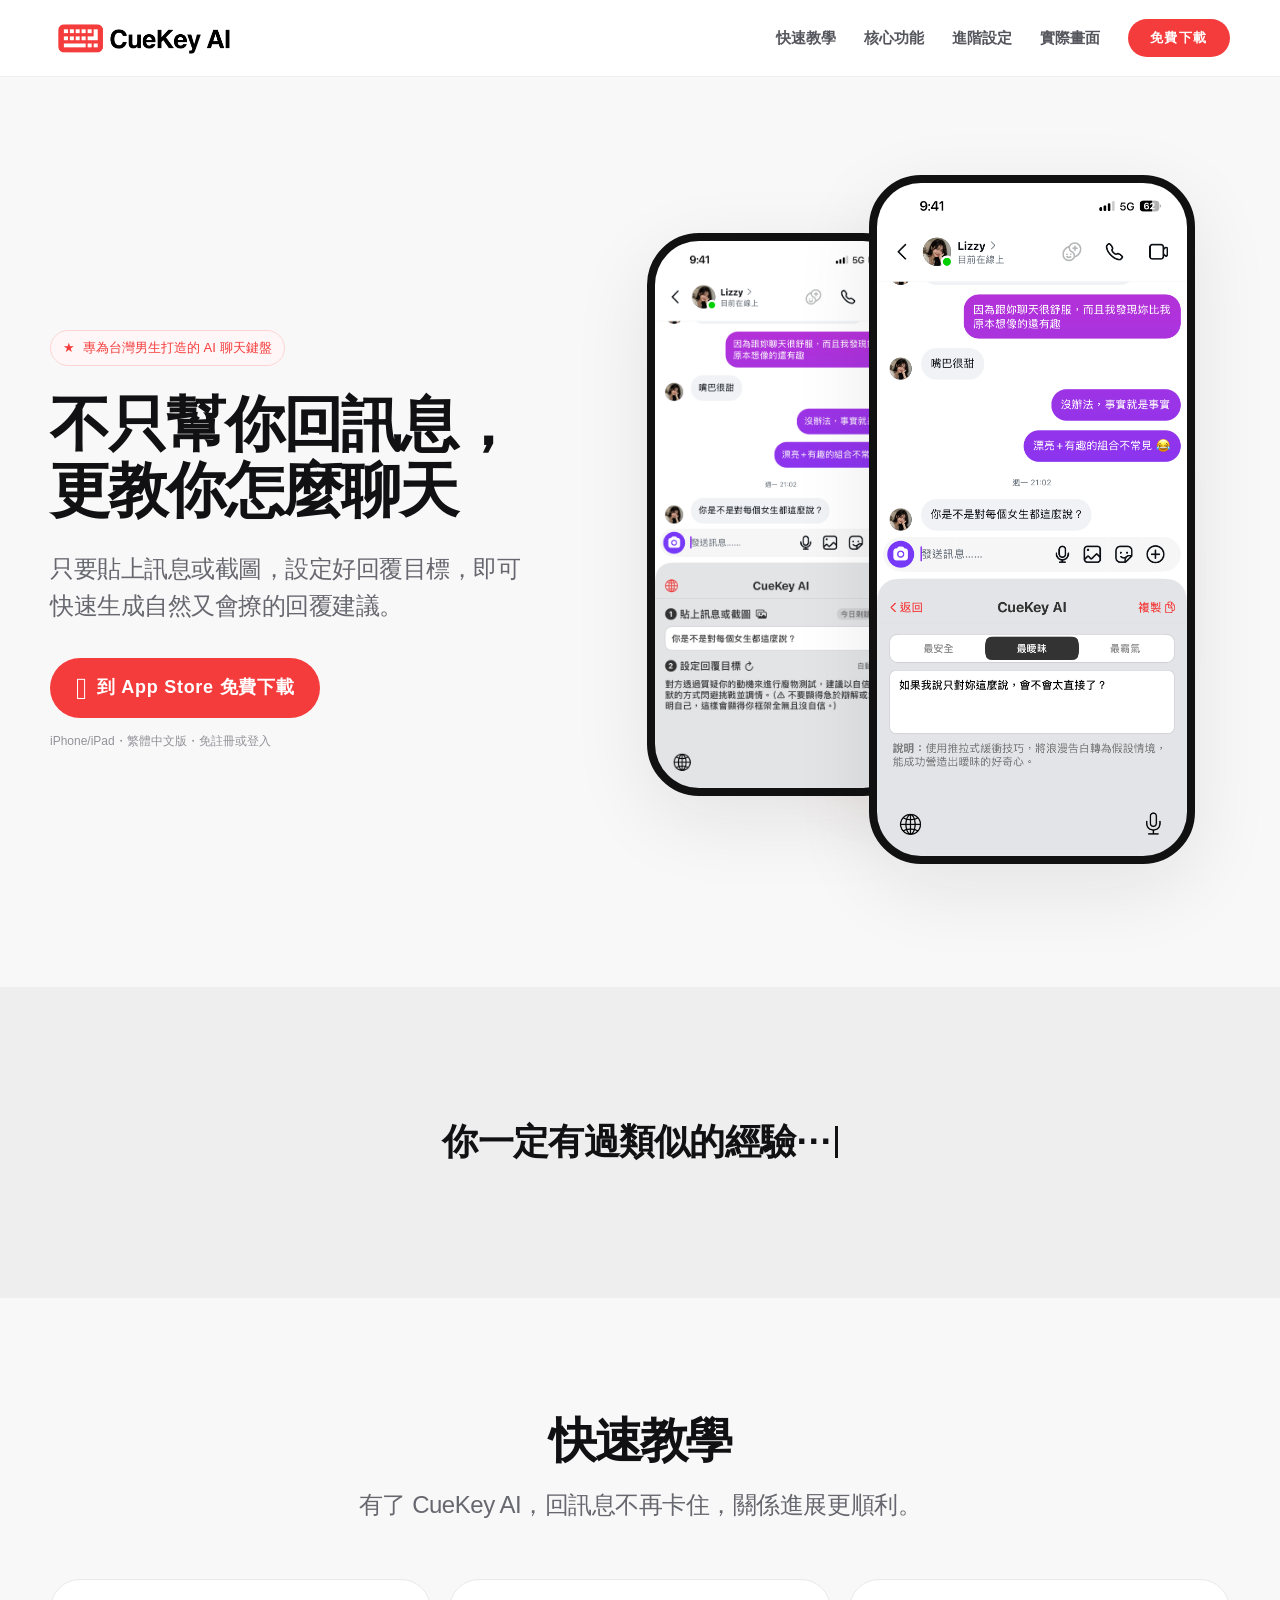
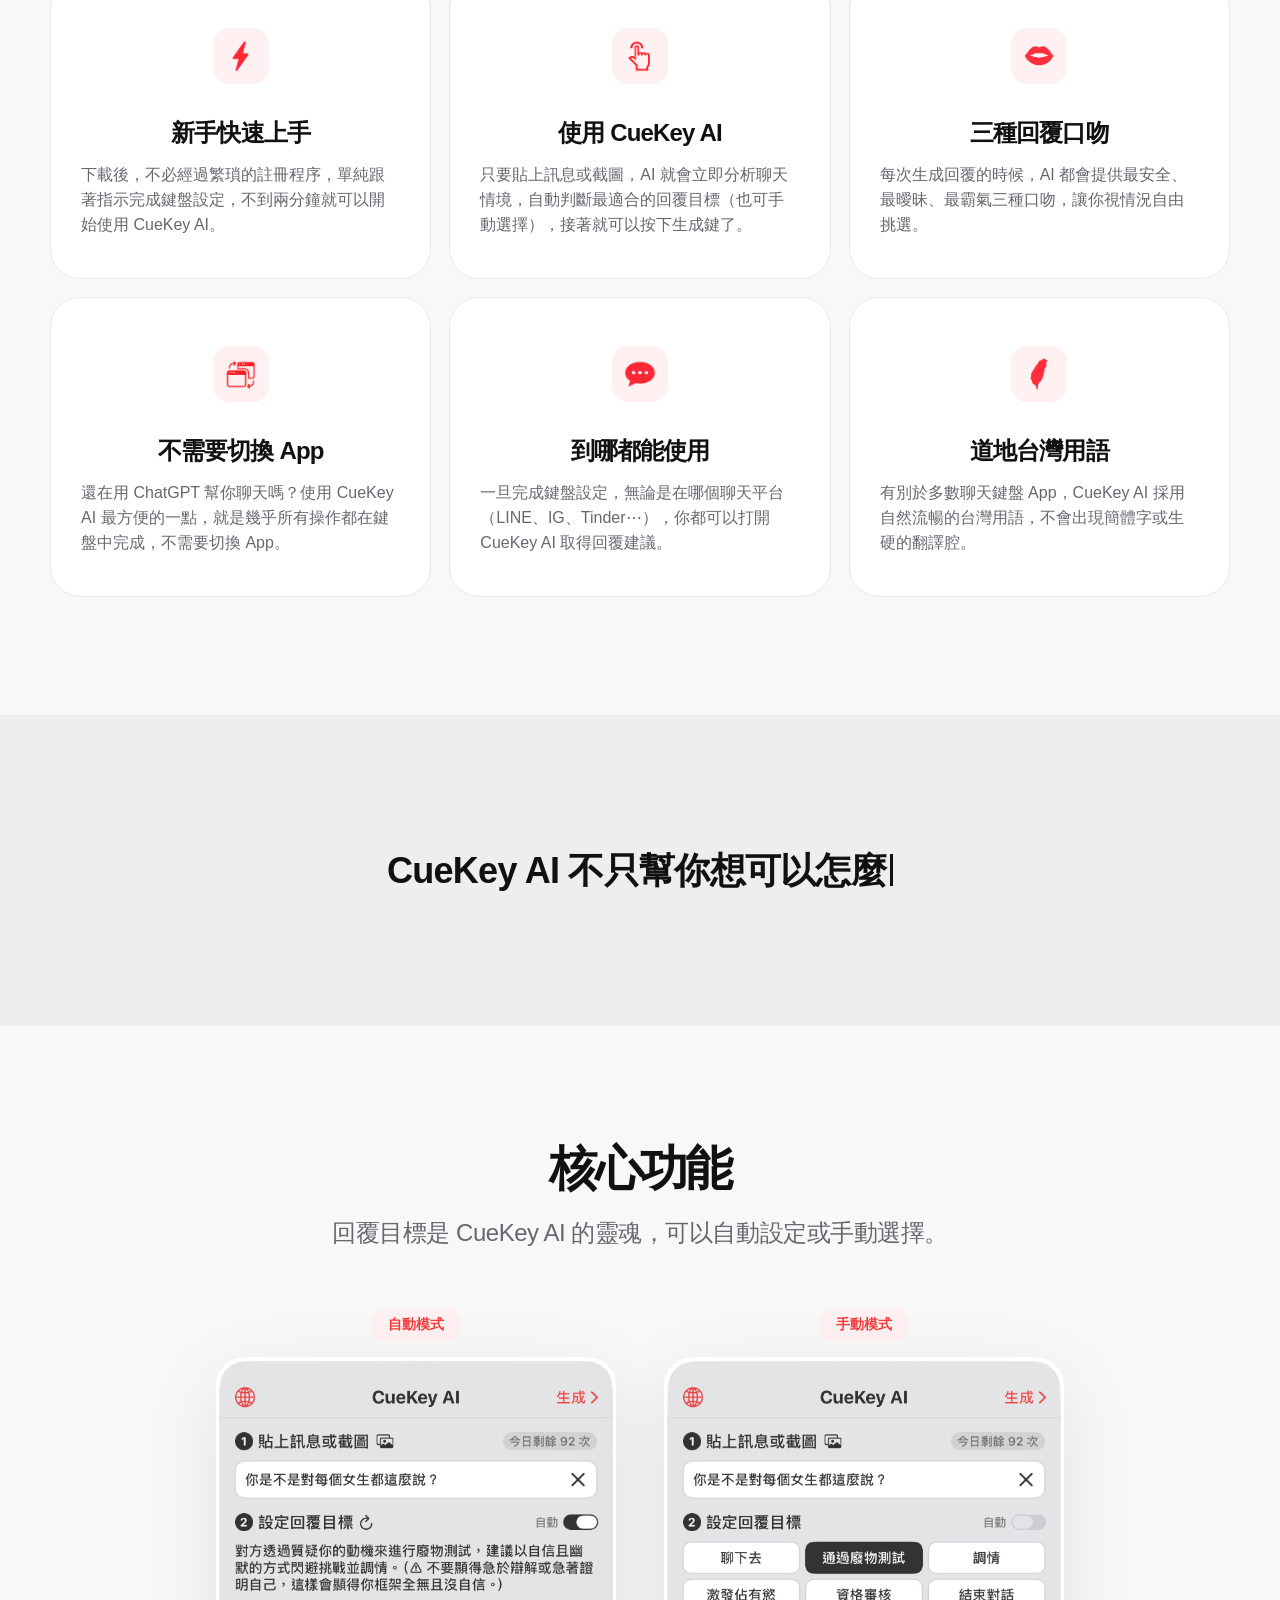
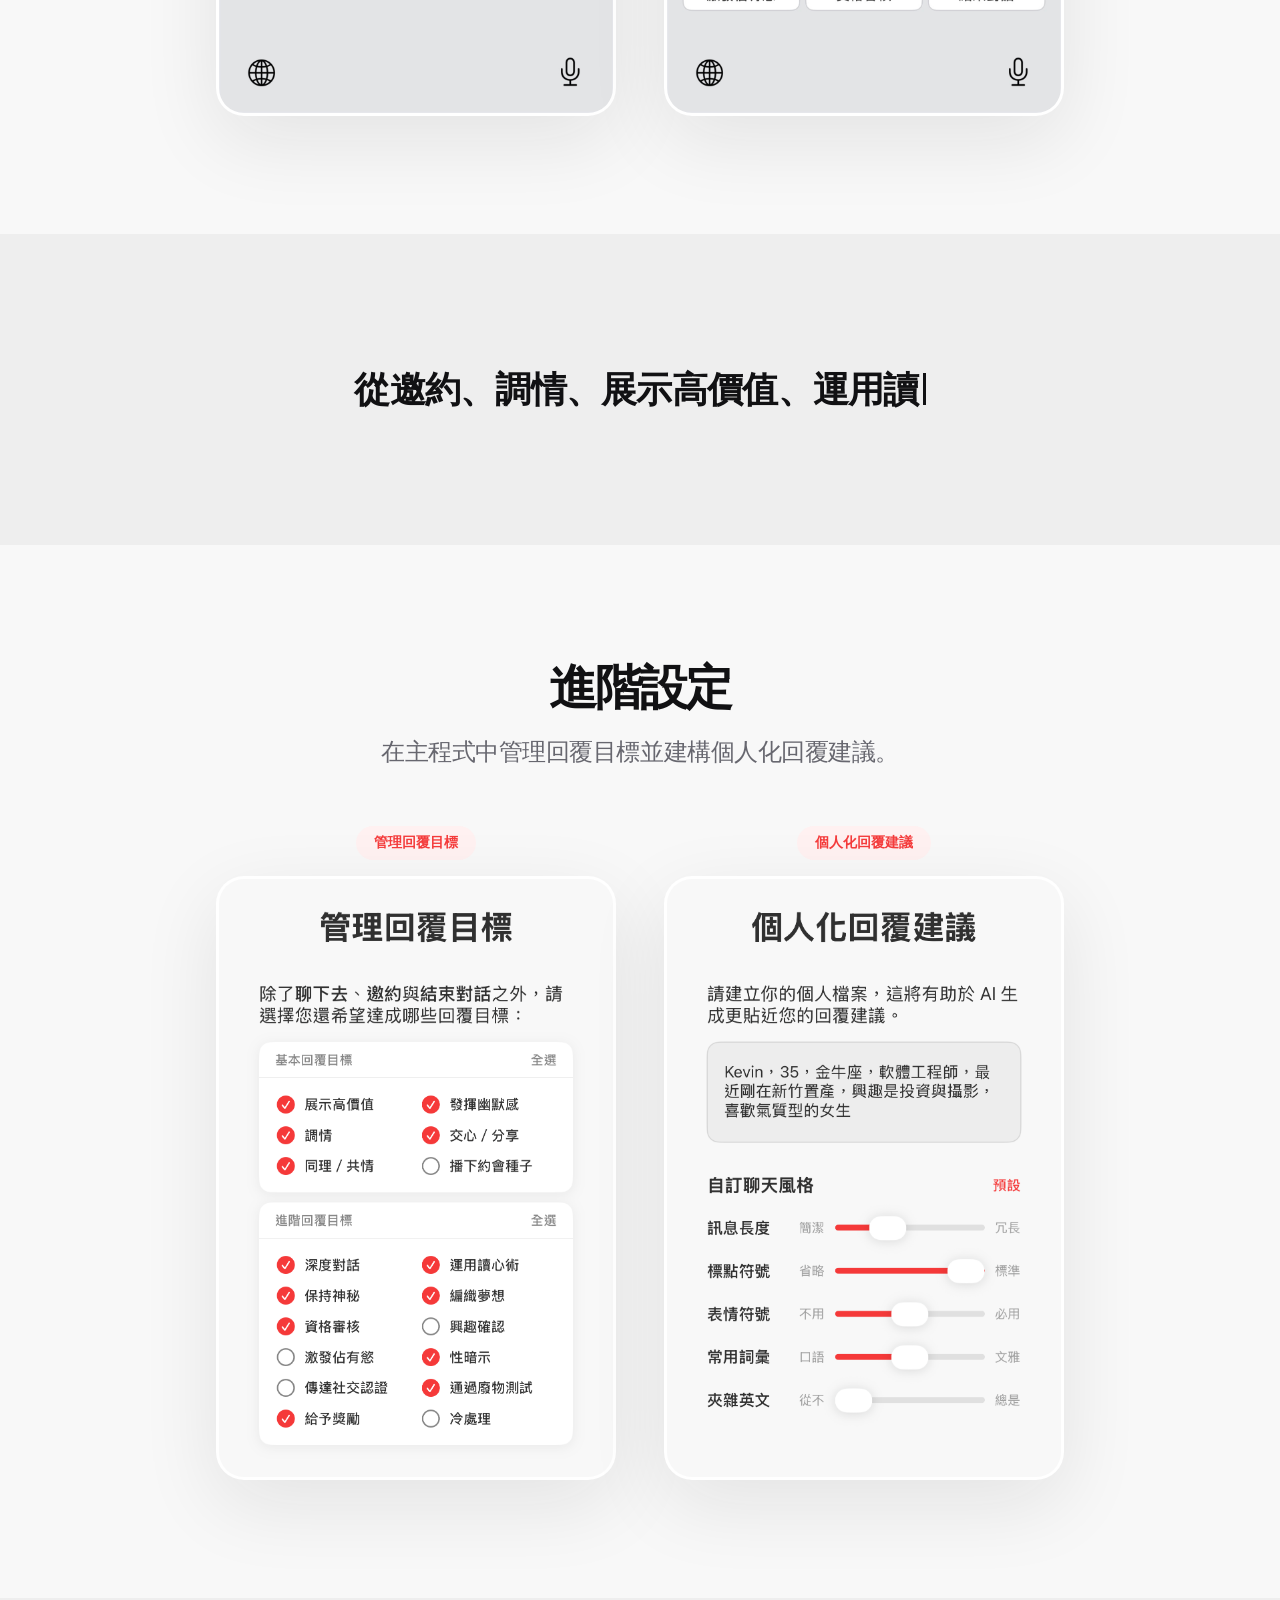
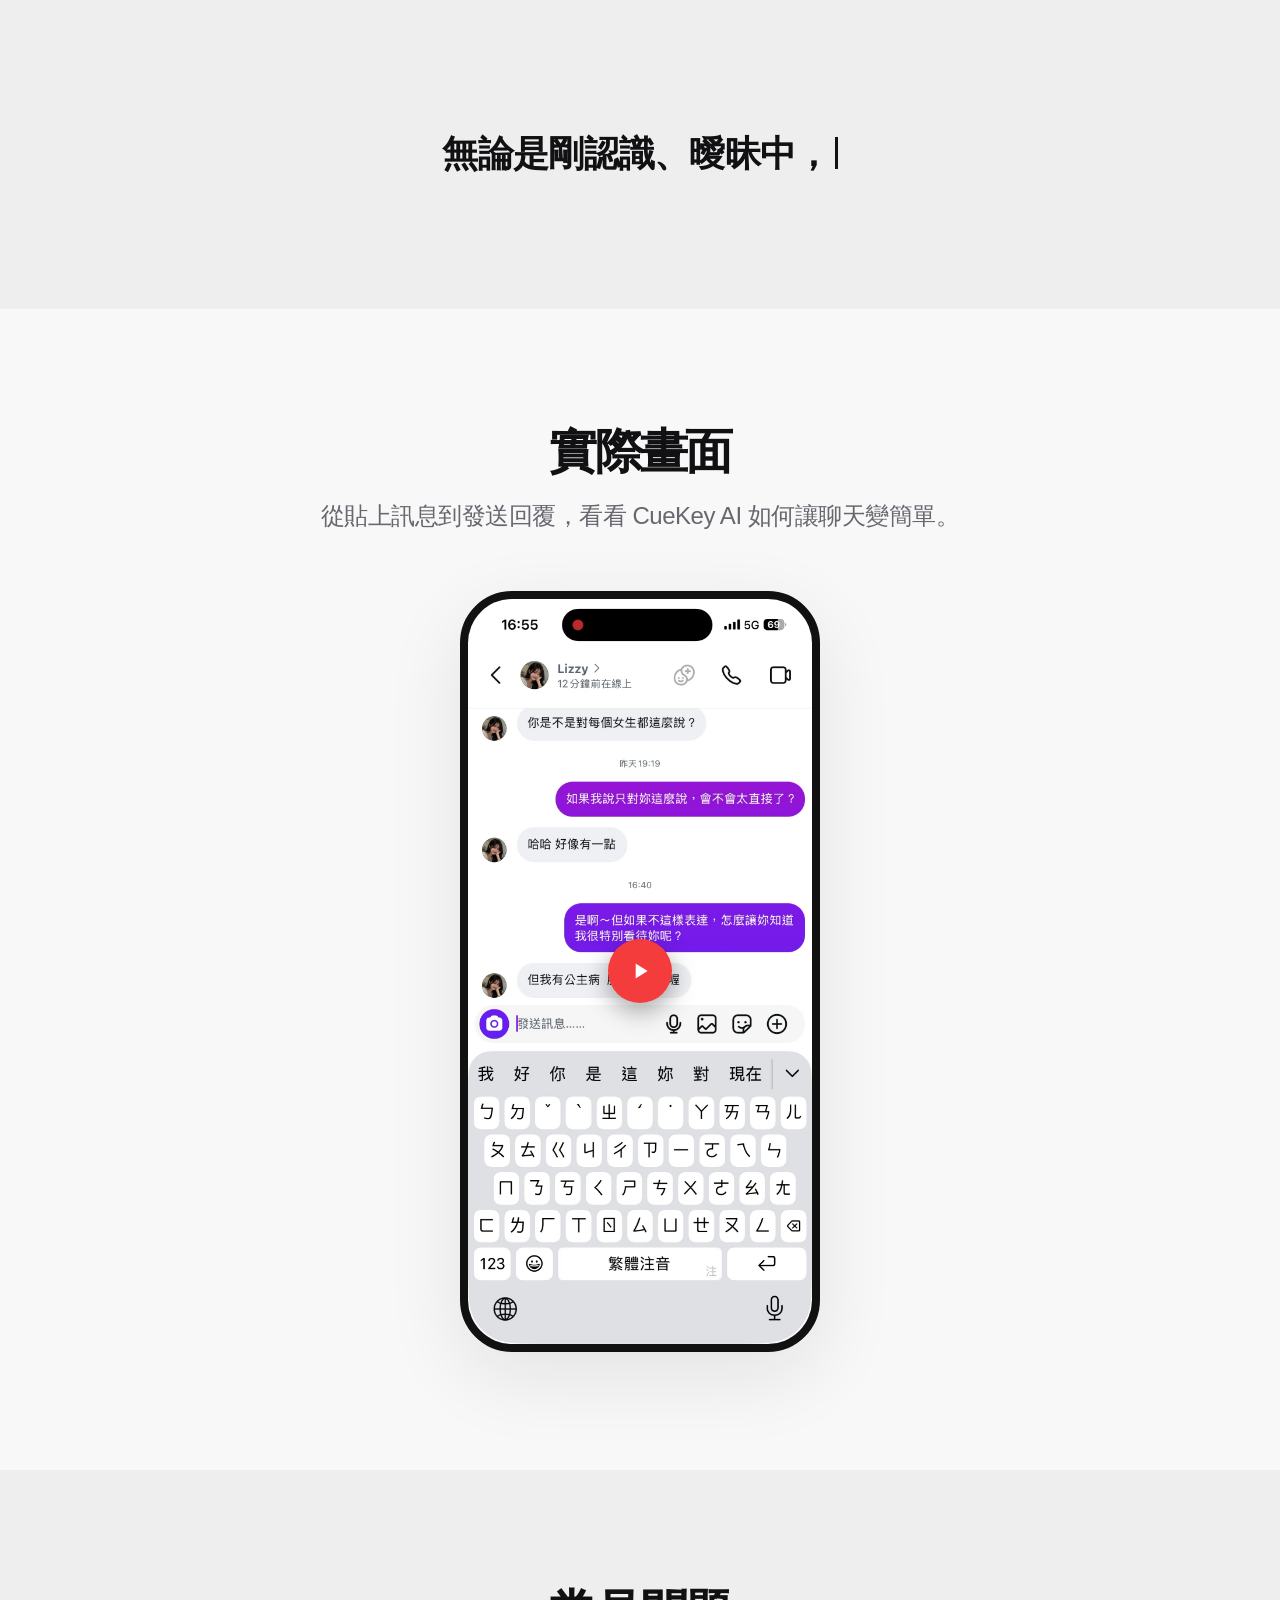
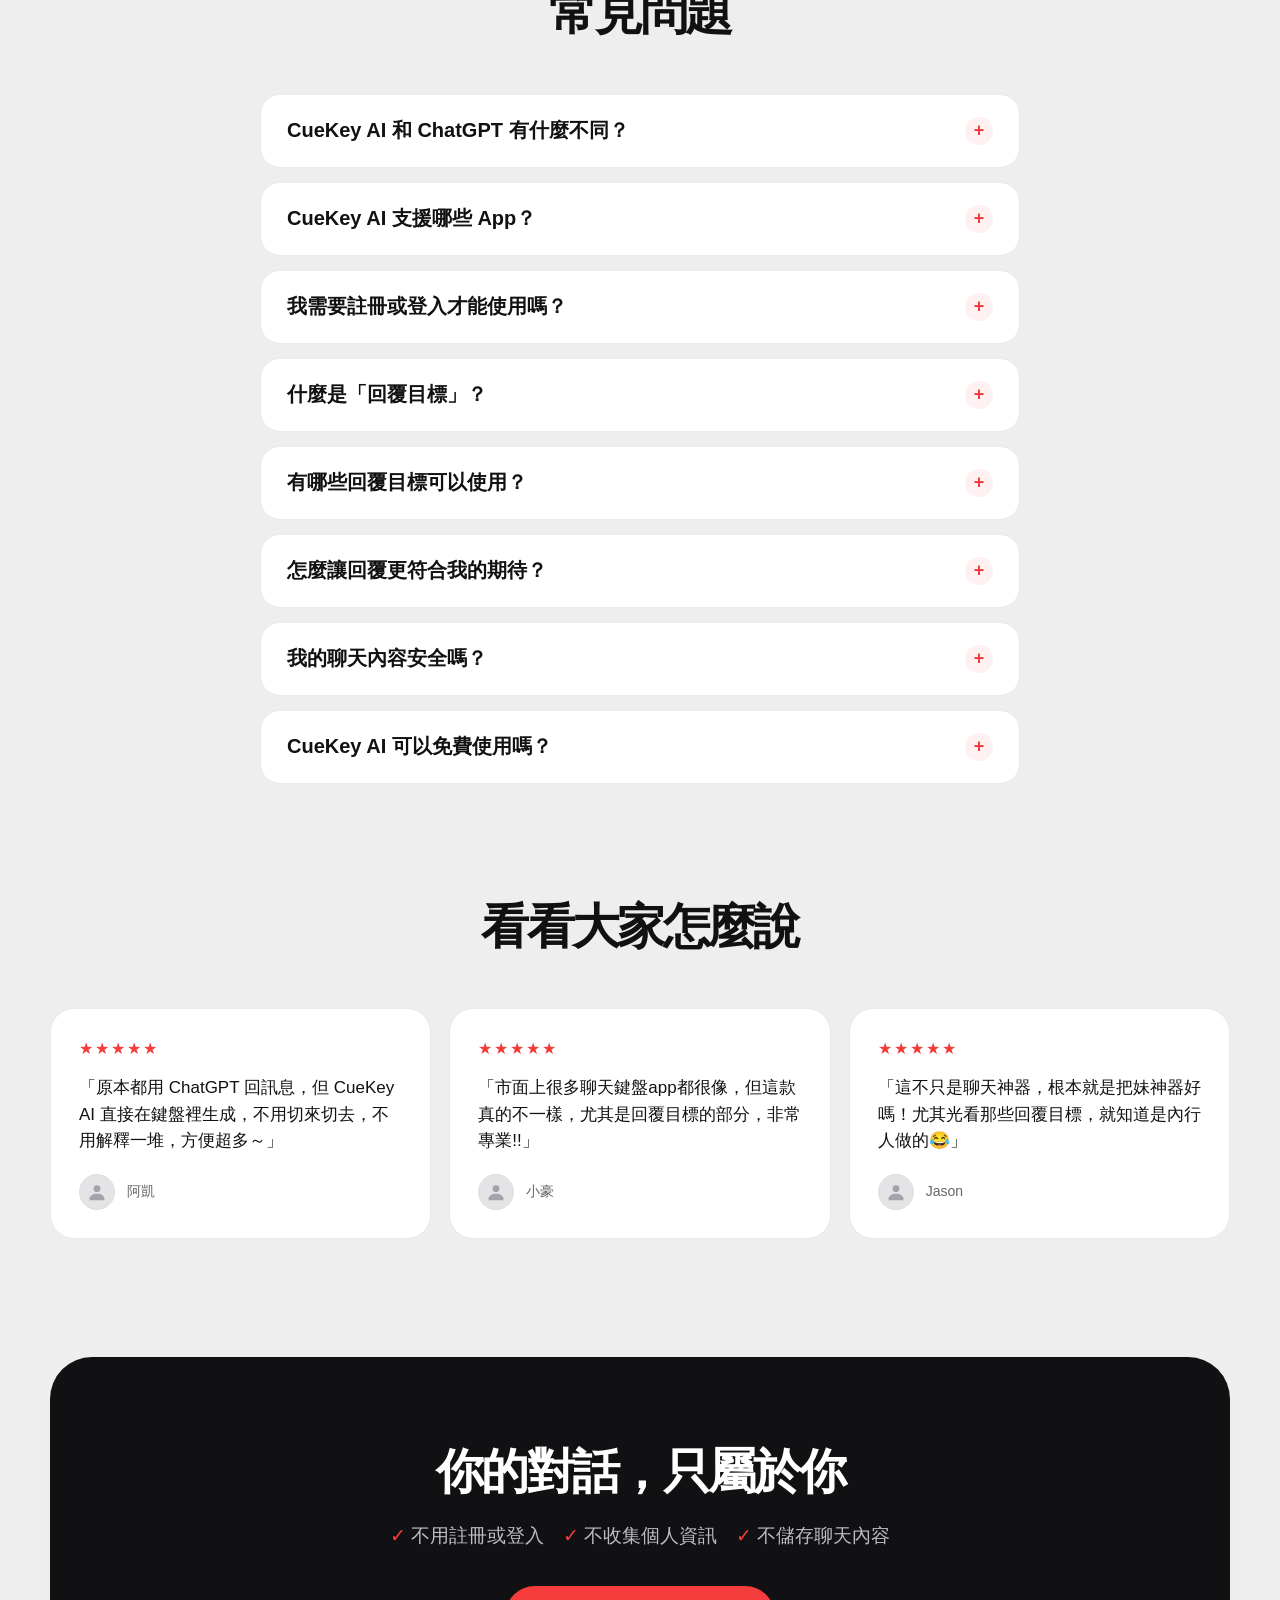
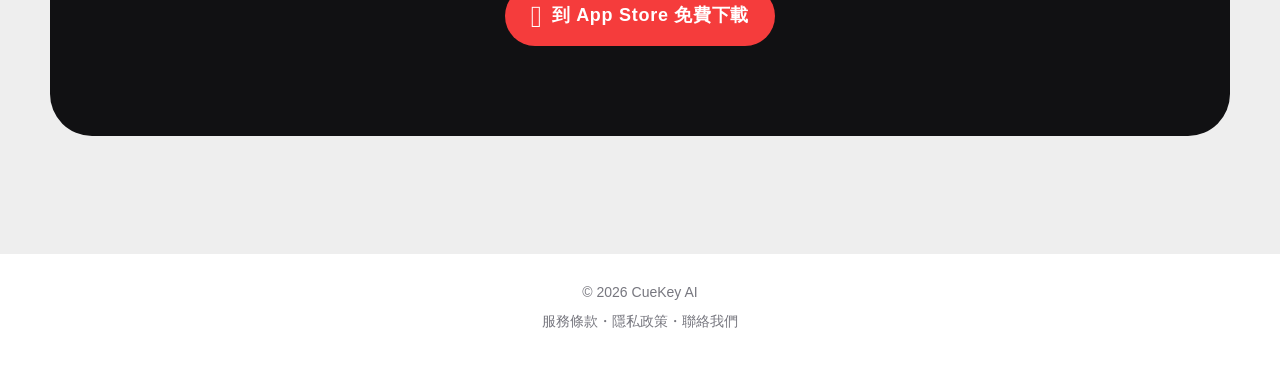
==== commit 18acbf20: "update" ====
--- a/index.html
+++ b/index.html
@@ -159,7 +159,7 @@
       .nav-toggle{display:flex}
       .nav-links{position:absolute;top:100%;left:0;right:0;flex-direction:column;align-items:stretch;gap:0;background:#fff;border-bottom:1px solid var(--line);box-shadow:0 16px 32px rgba(20,20,24,.08);max-height:0;overflow:hidden;transition:max-height .3s ease}
       .nav-links.open{max-height:400px}
-      .nav-links a:not(.button){display:block;padding:16px 20px;border-bottom:1px solid var(--line)}
+      .nav-links a:not(.button){display:block;padding:16px 20px;border-bottom:1px solid var(--line);text-align:center}
       .nav-links .button{margin:8px 20px 16px;text-align:center}
       #navLinks .button{padding:14px 22px;font-size:15px}
       .phone.left{left:-3%}.phone.right{right:-3%}.feature-grid{grid-template-columns:1fr}.card{min-height:240px}
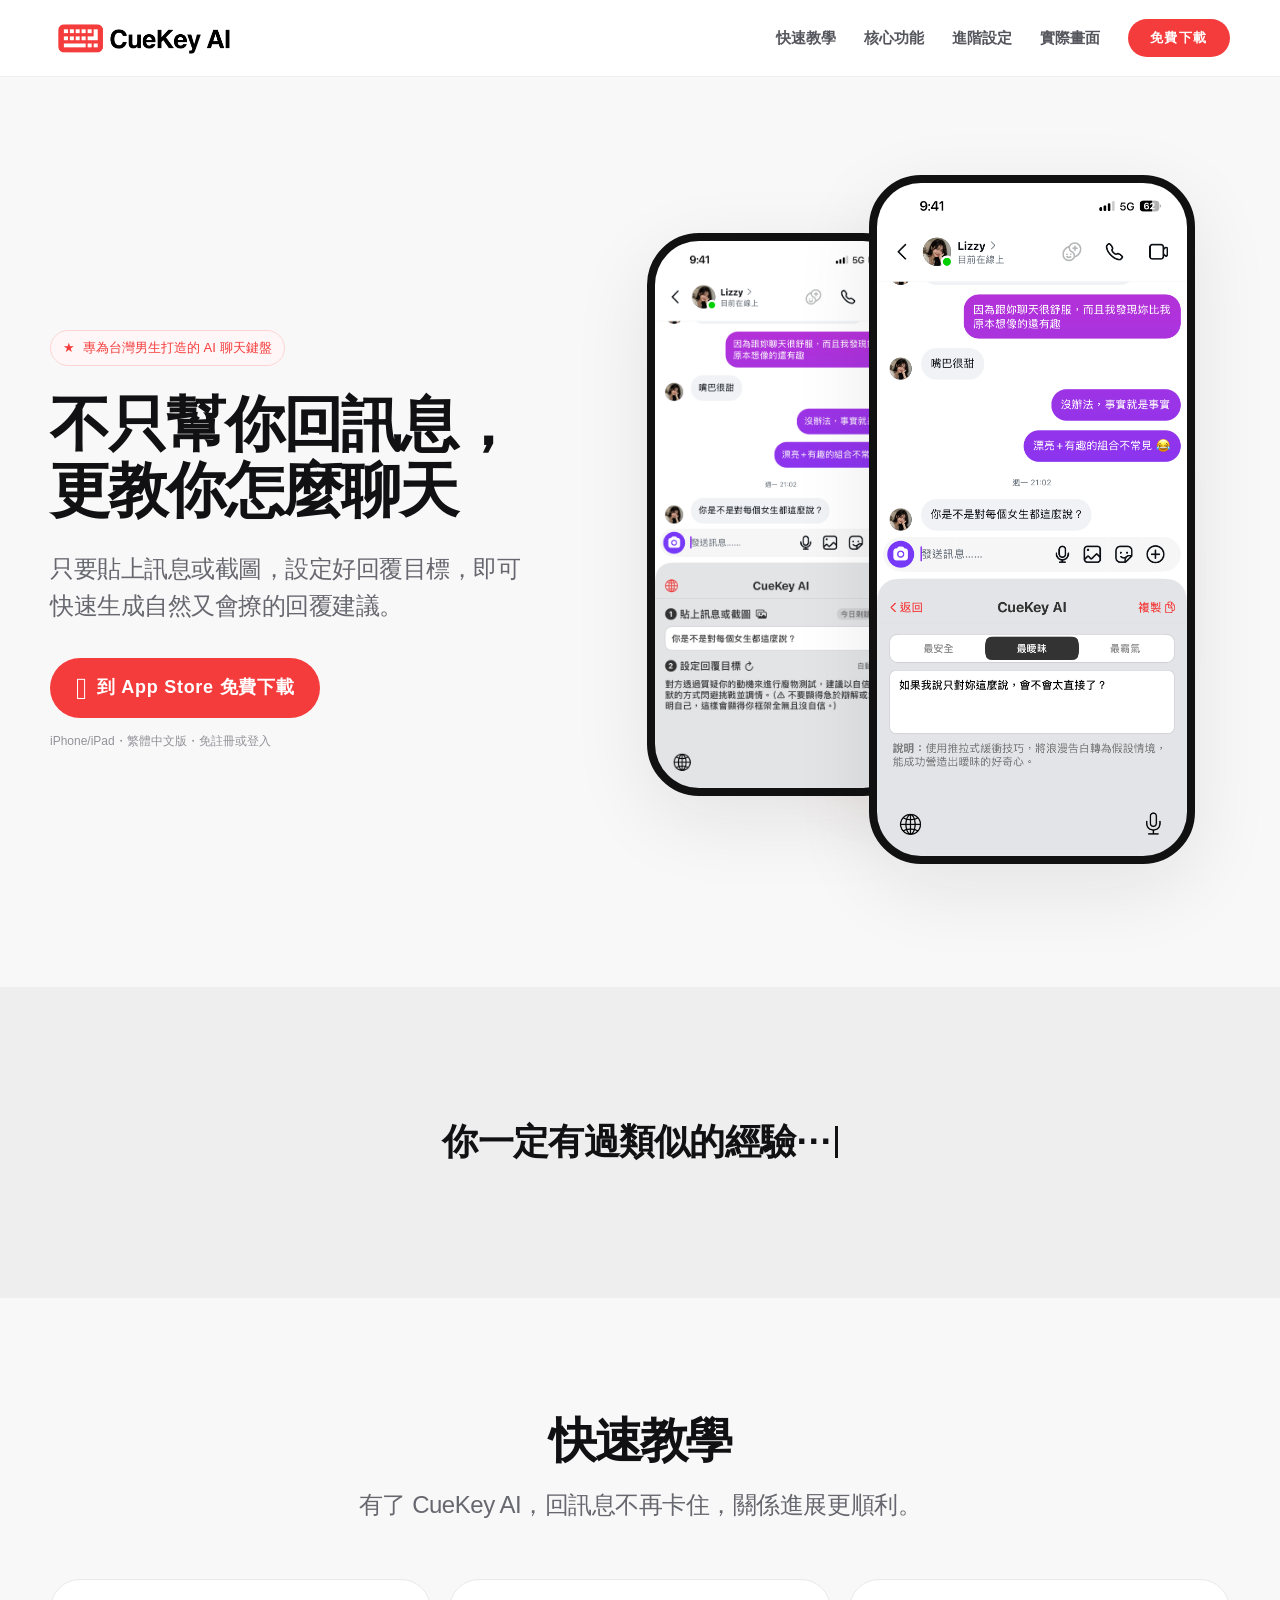
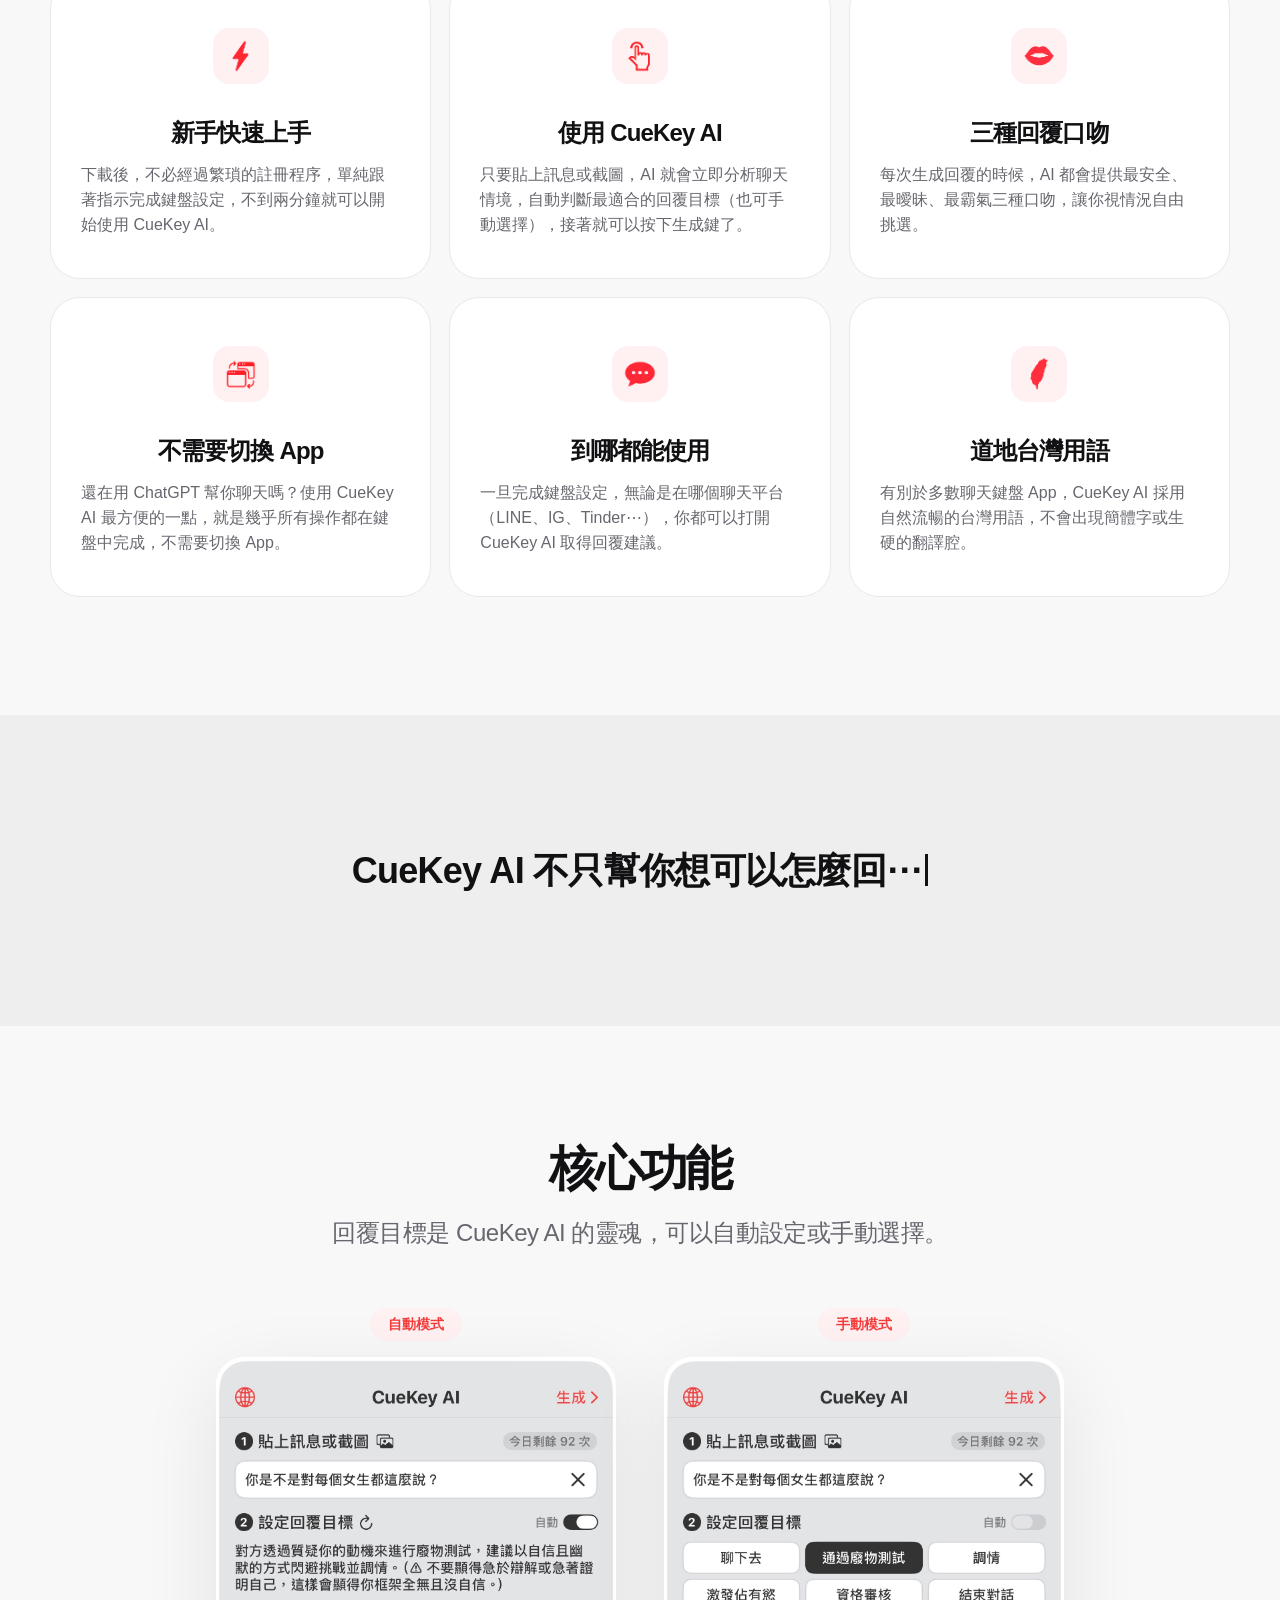
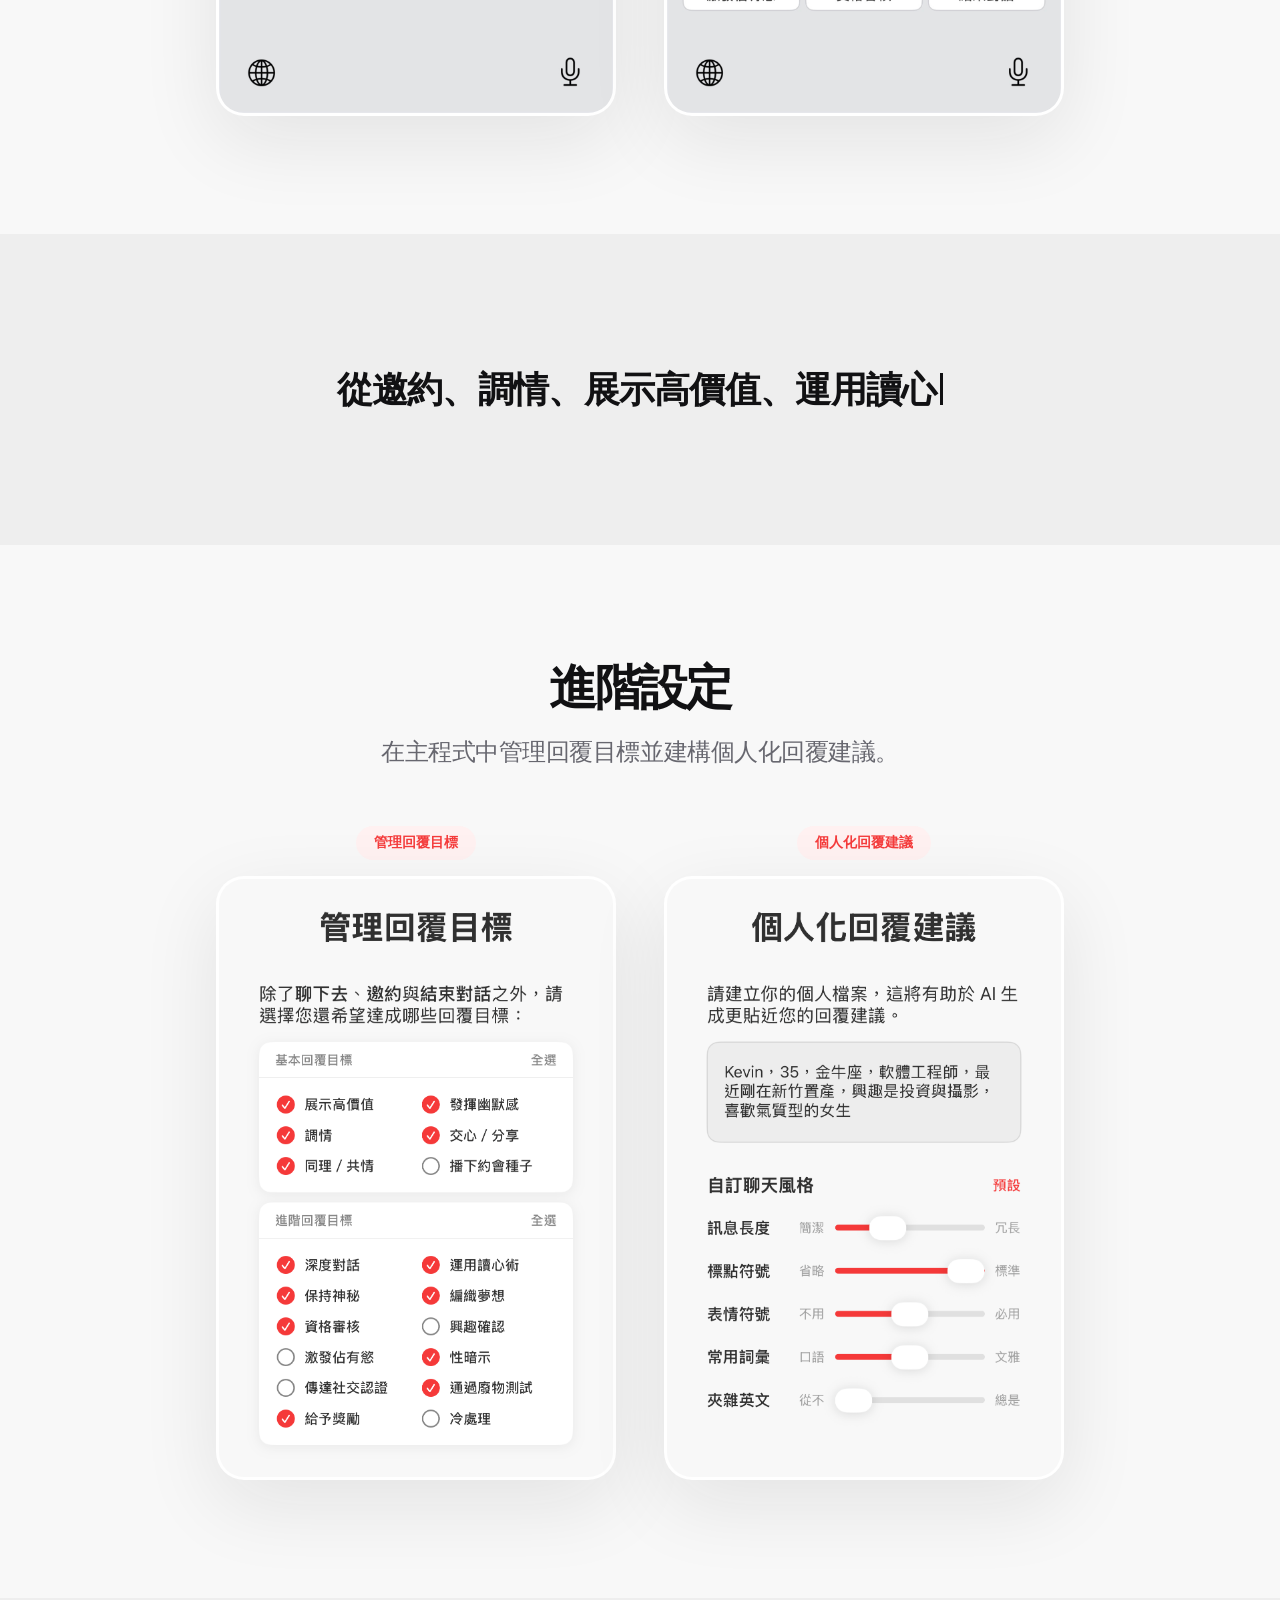
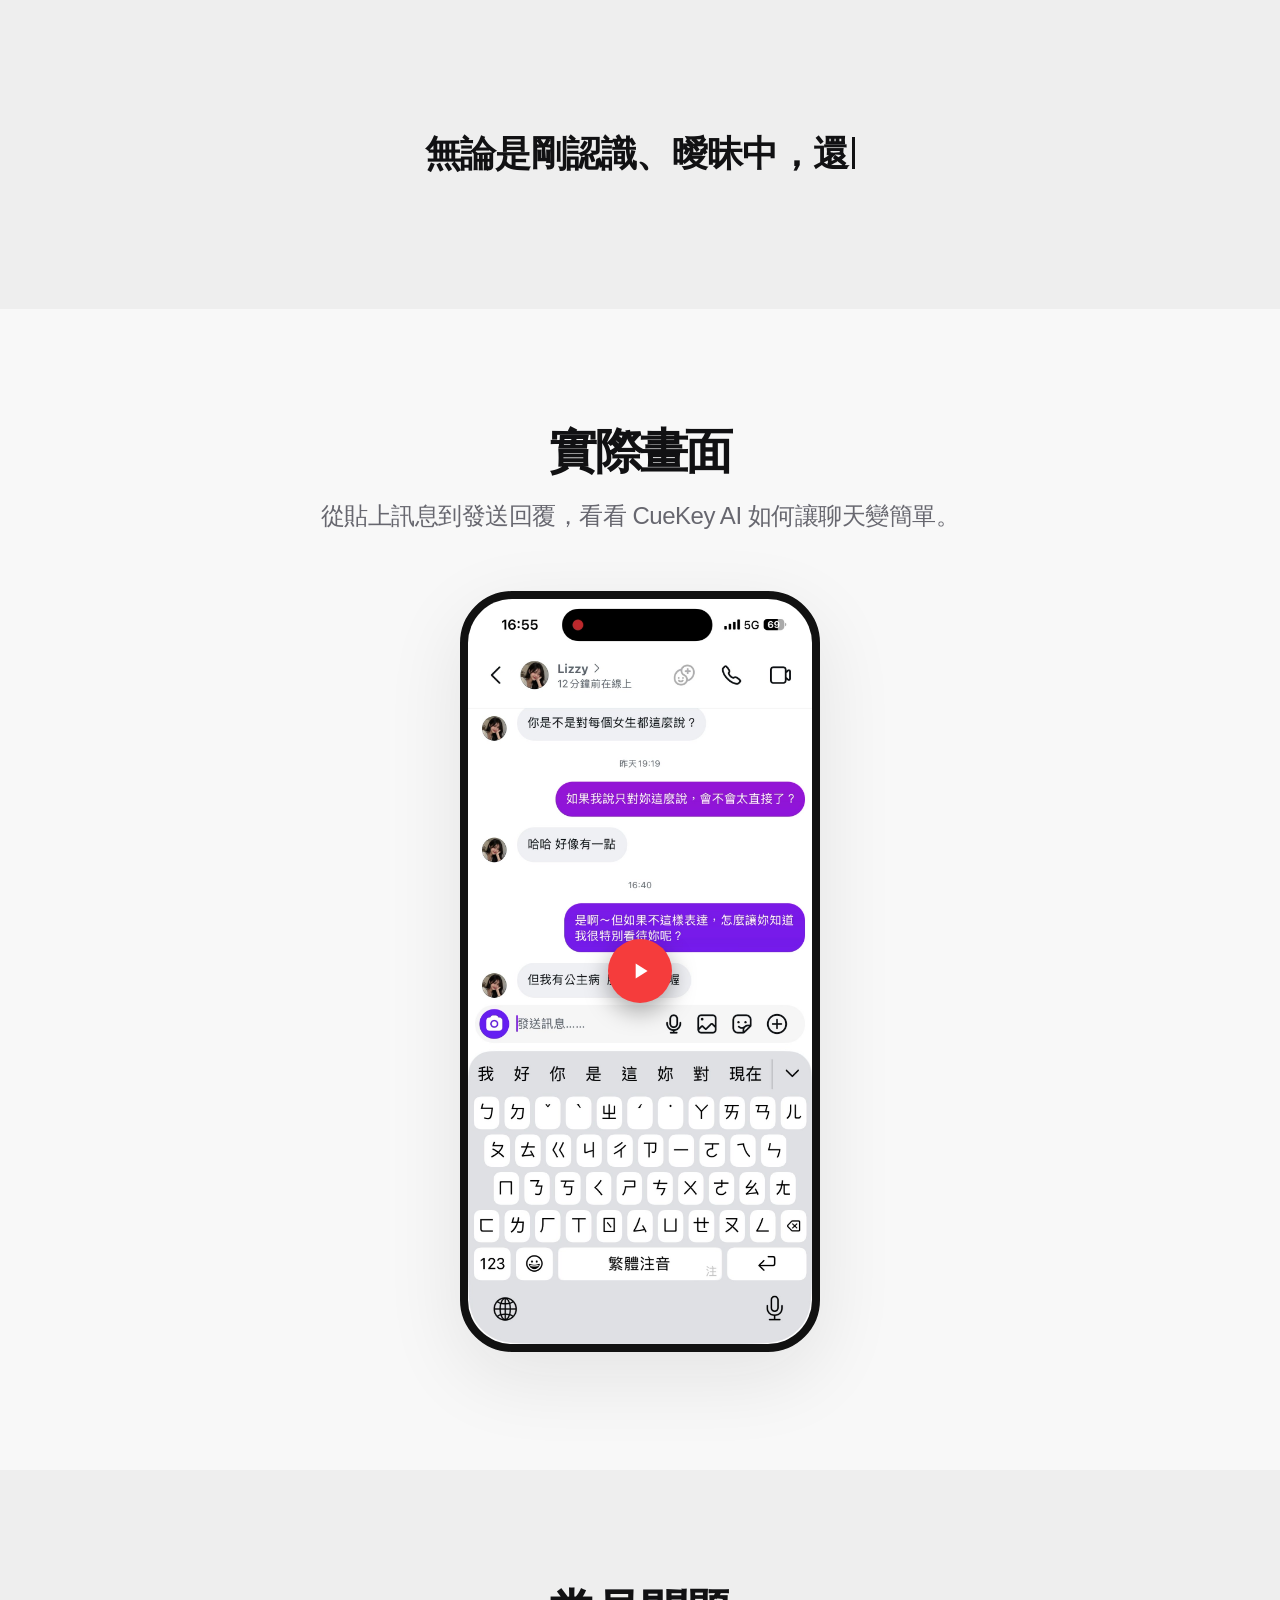
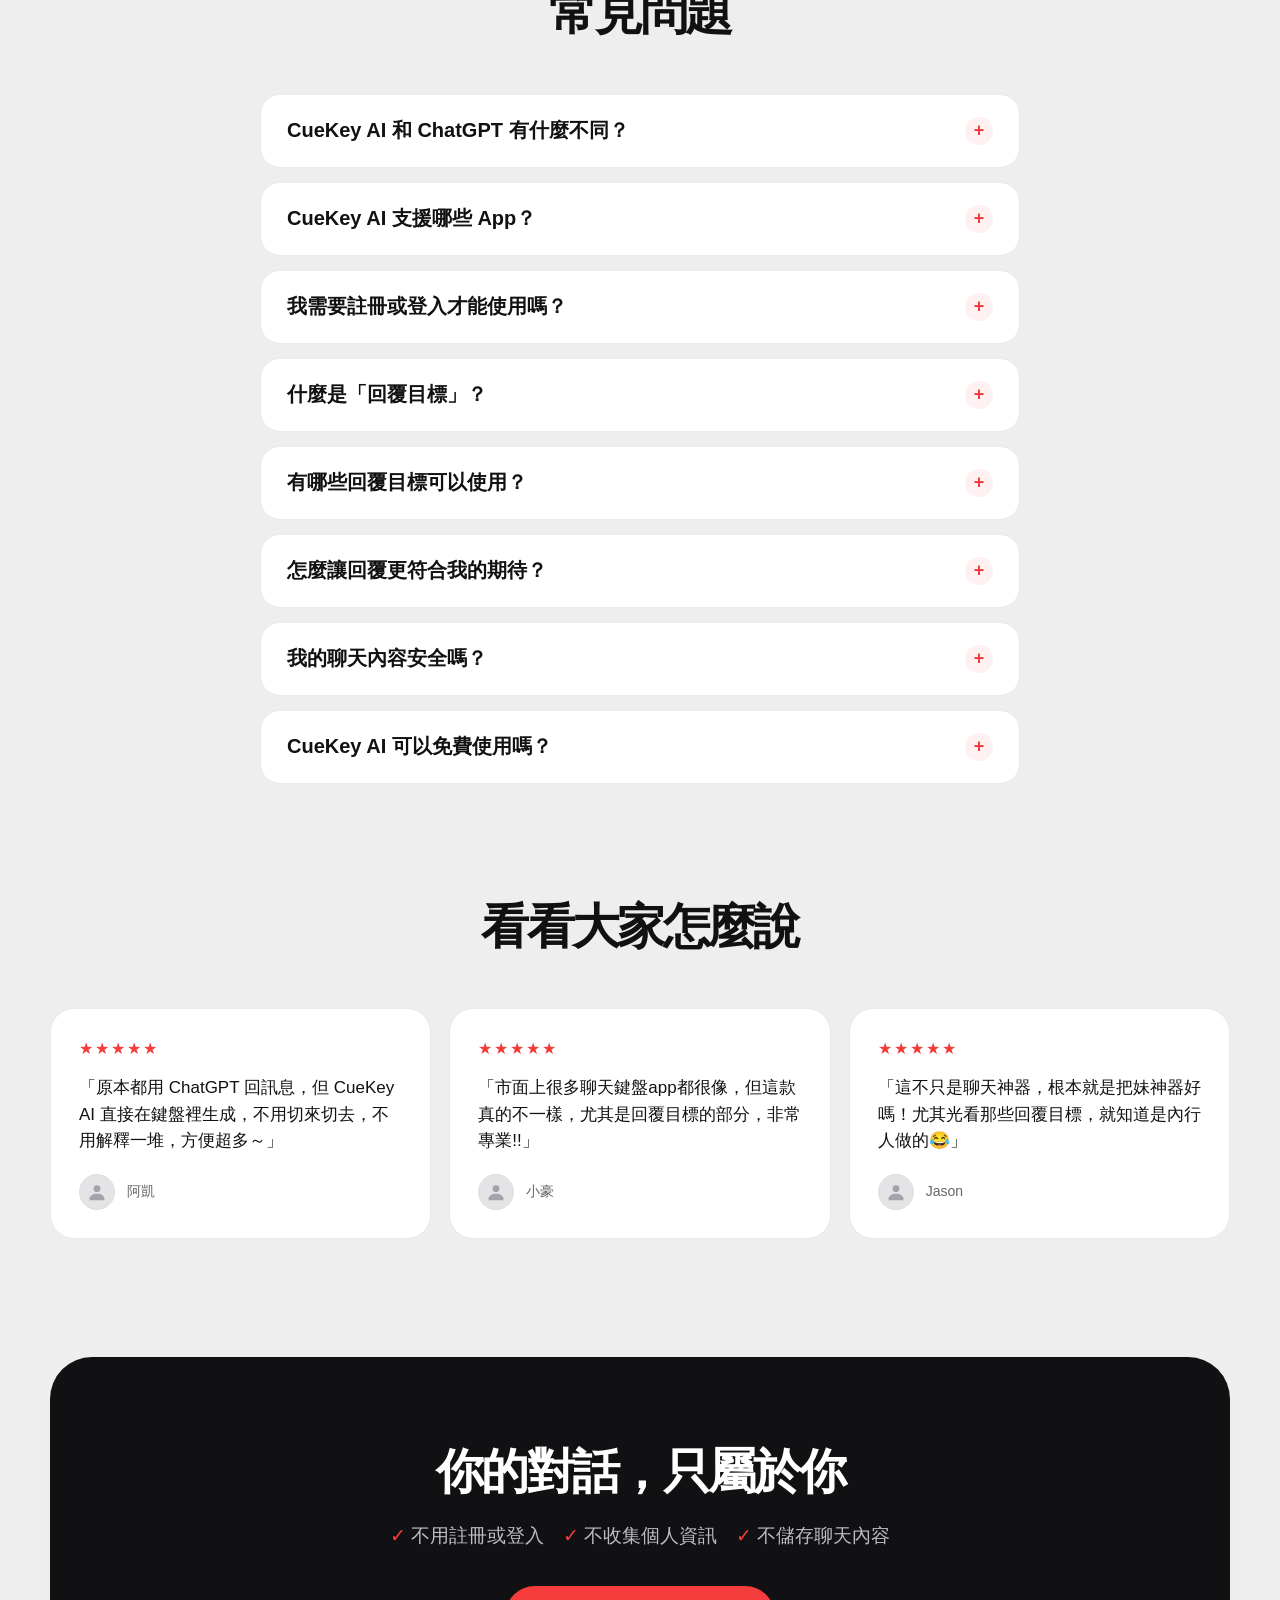
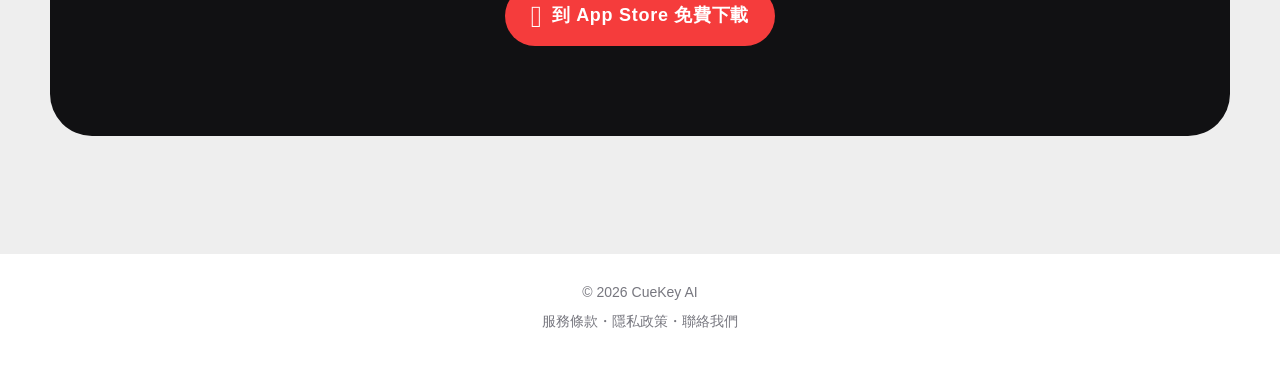
==== commit ac4474c6: "update" ====
--- a/index.html
+++ b/index.html
@@ -159,7 +159,7 @@
       .nav-toggle{display:flex}
       .nav-links{position:absolute;top:100%;left:0;right:0;flex-direction:column;align-items:stretch;gap:0;background:#fff;border-bottom:1px solid var(--line);box-shadow:0 16px 32px rgba(20,20,24,.08);max-height:0;overflow:hidden;transition:max-height .3s ease}
       .nav-links.open{max-height:400px}
-      .nav-links a:not(.button){display:block;padding:16px 20px;border-bottom:1px solid var(--line);text-align:center}
+      .nav-links a:not(.button){display:block;padding:17px 20px 15px;border-bottom:1px solid var(--line);text-align:center}
       .nav-links .button{margin:8px 20px 16px;text-align:center}
       #navLinks .button{padding:14px 22px;font-size:15px}
       .phone.left{left:-3%}.phone.right{right:-3%}.feature-grid{grid-template-columns:1fr}.card{min-height:240px}
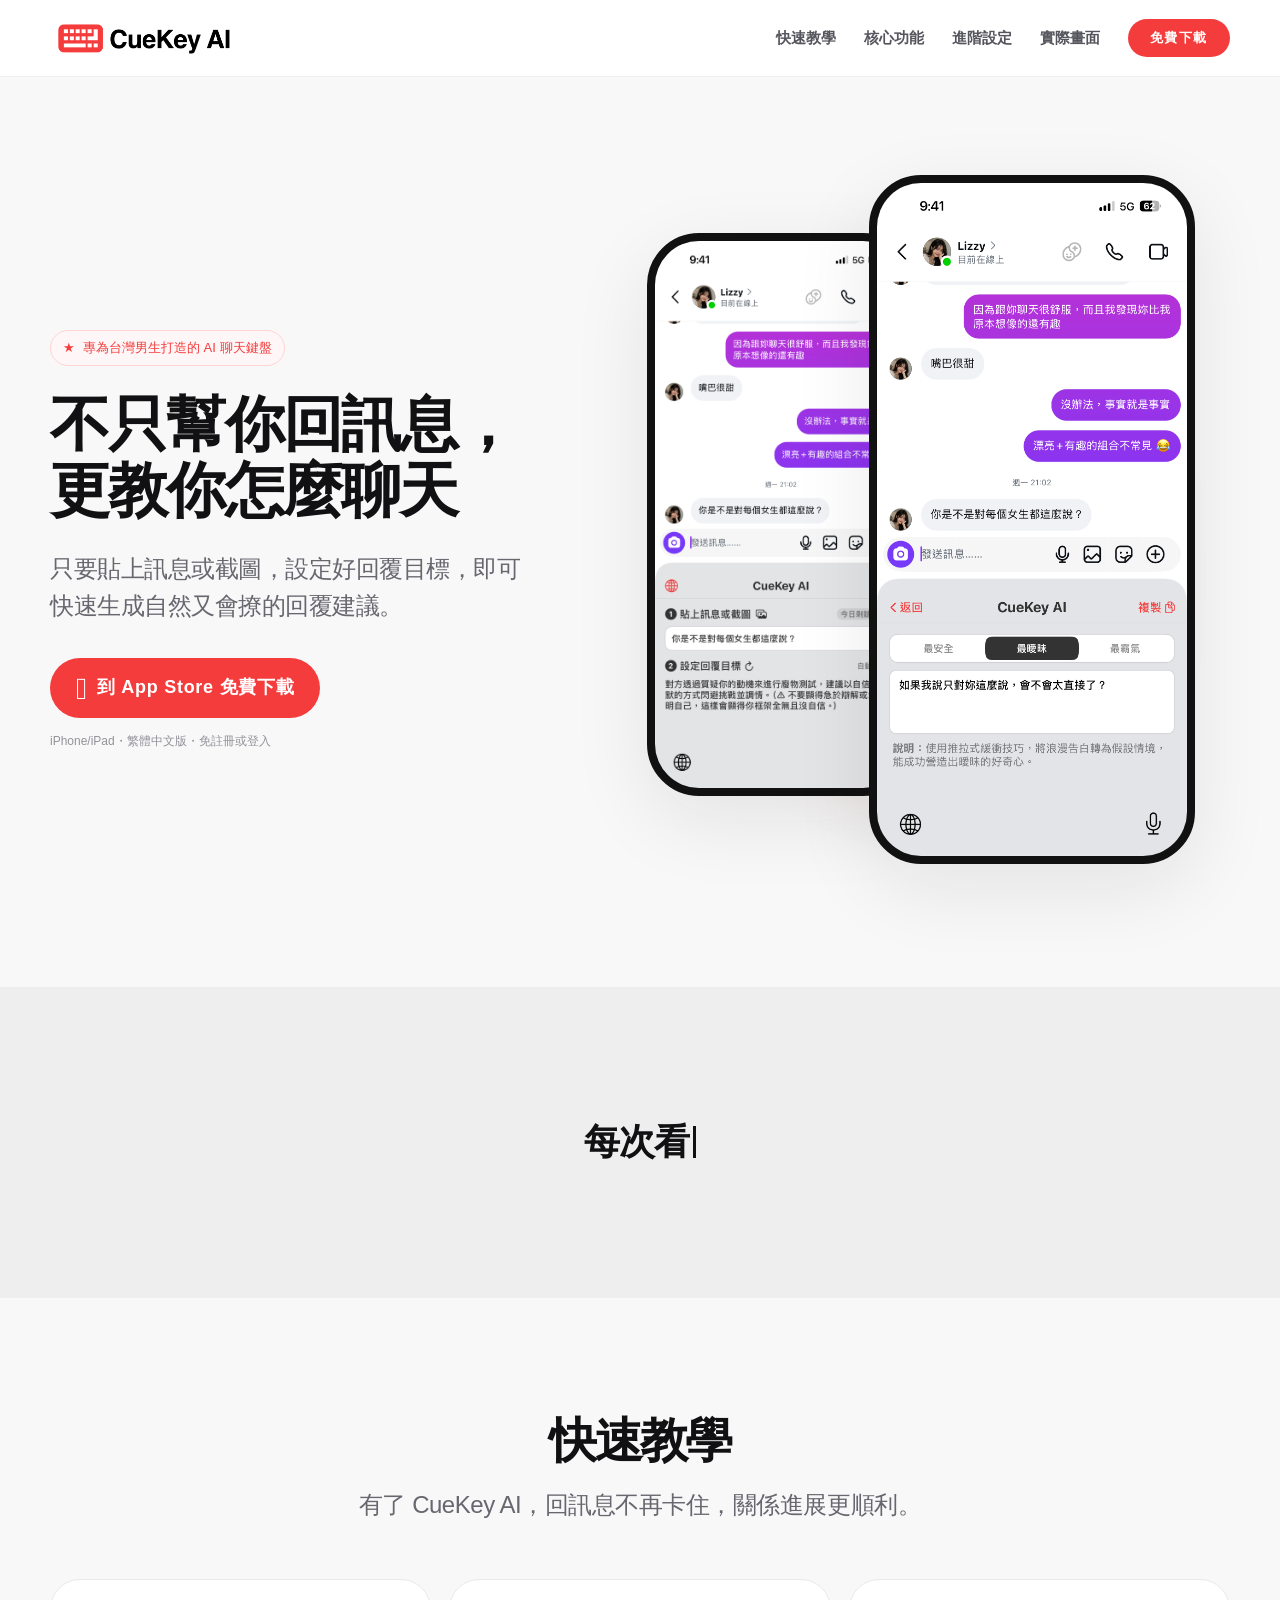
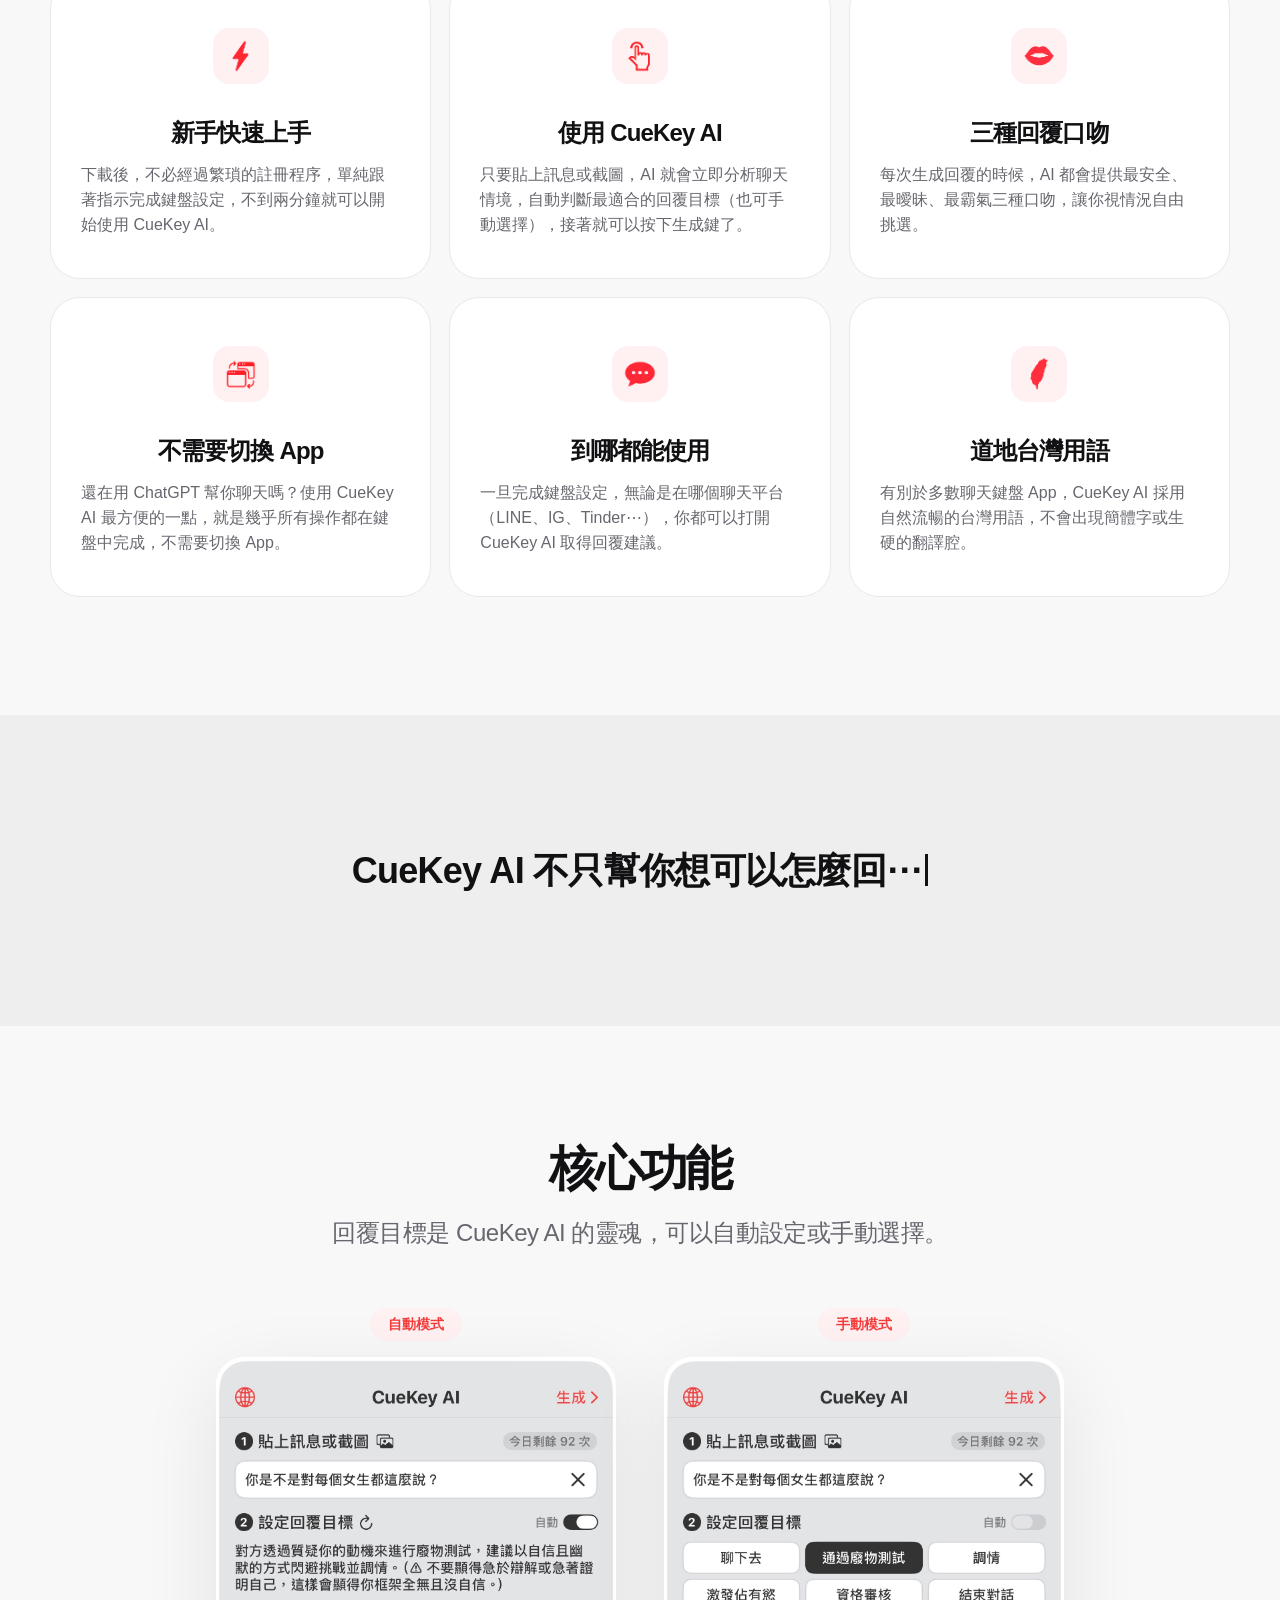
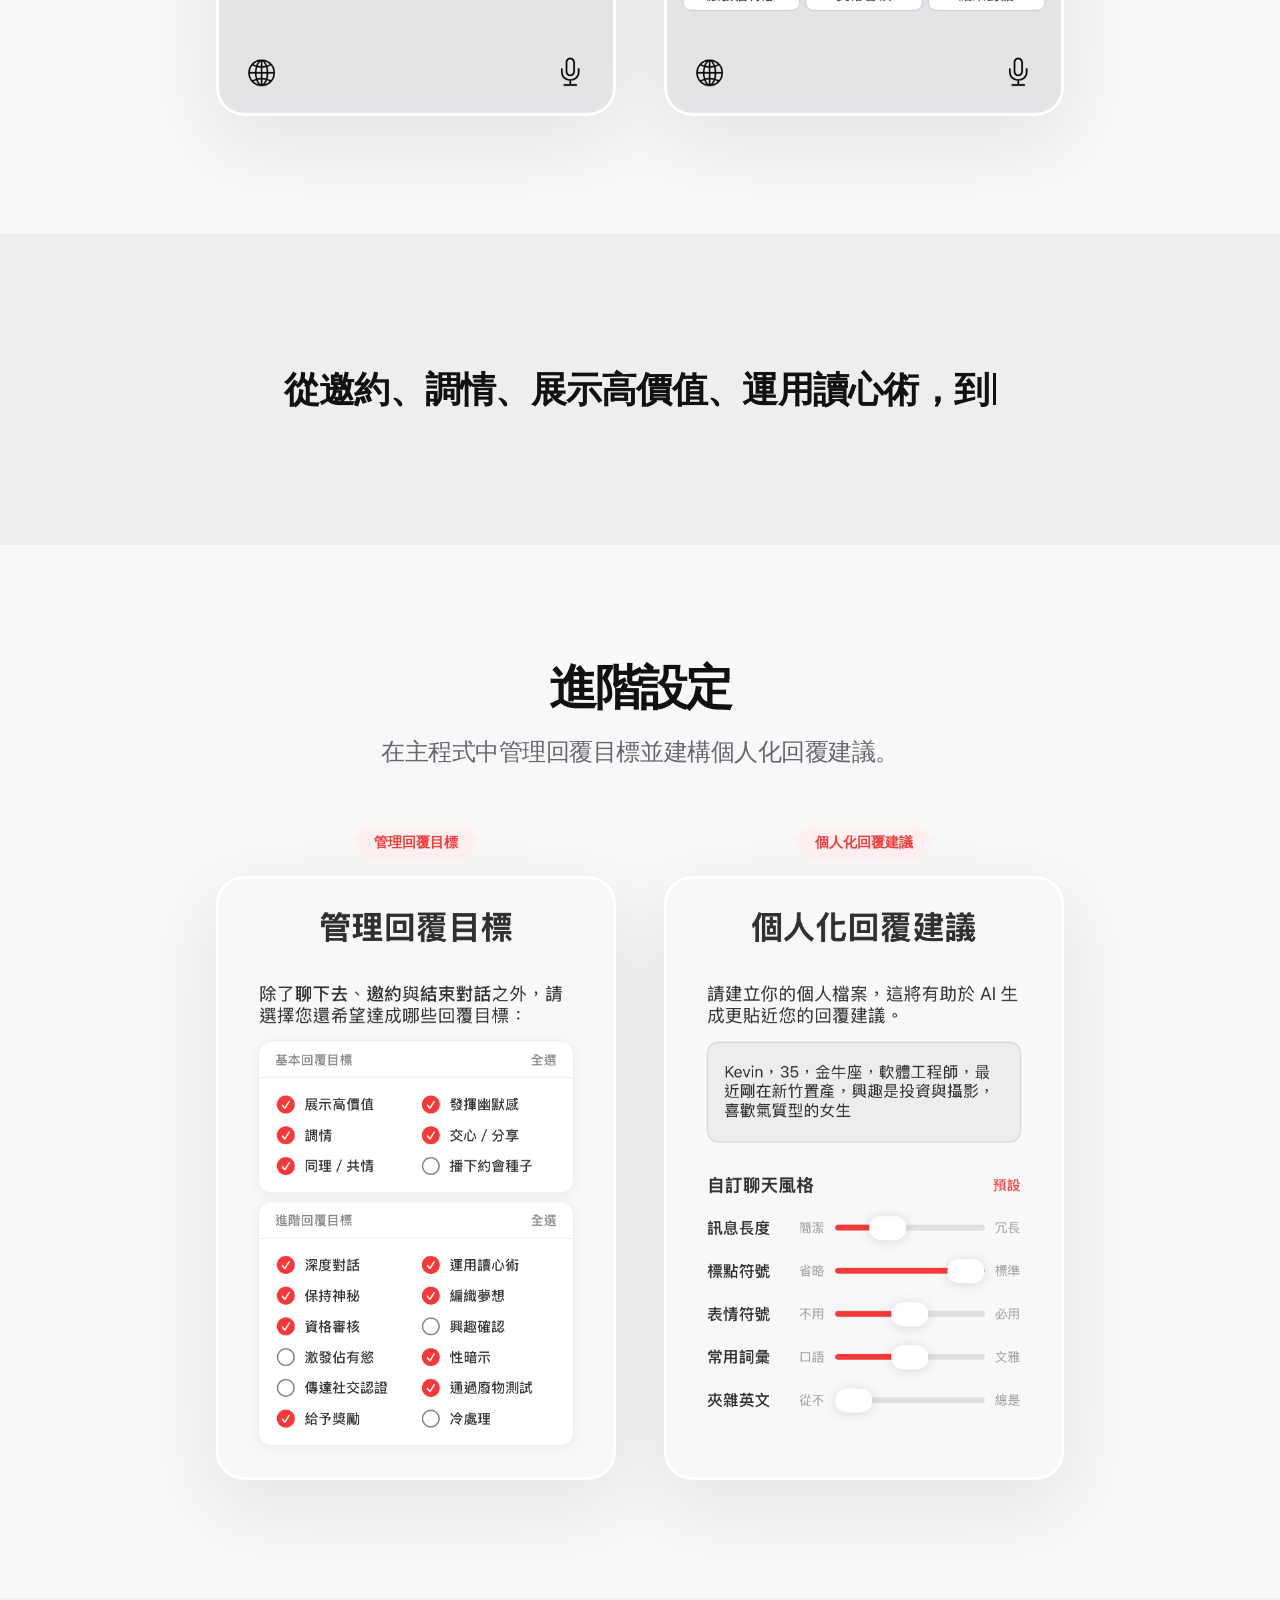
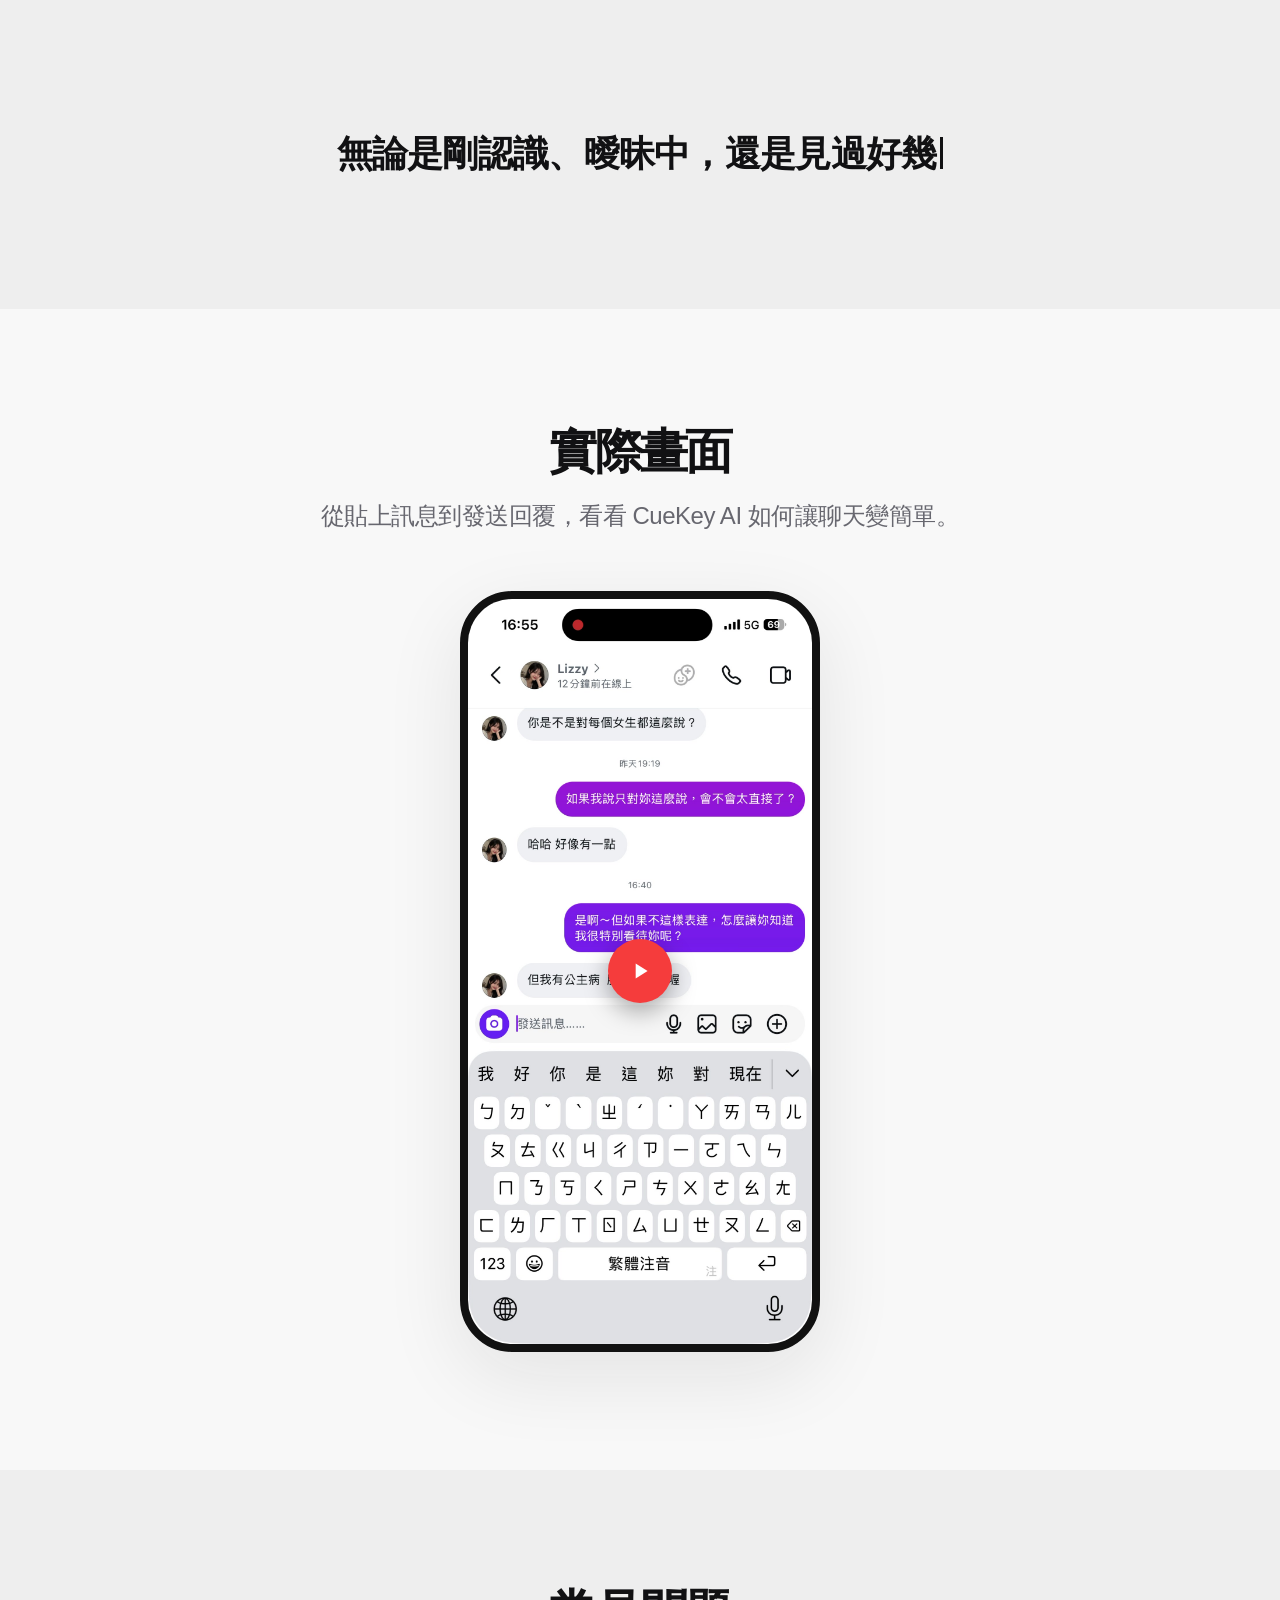
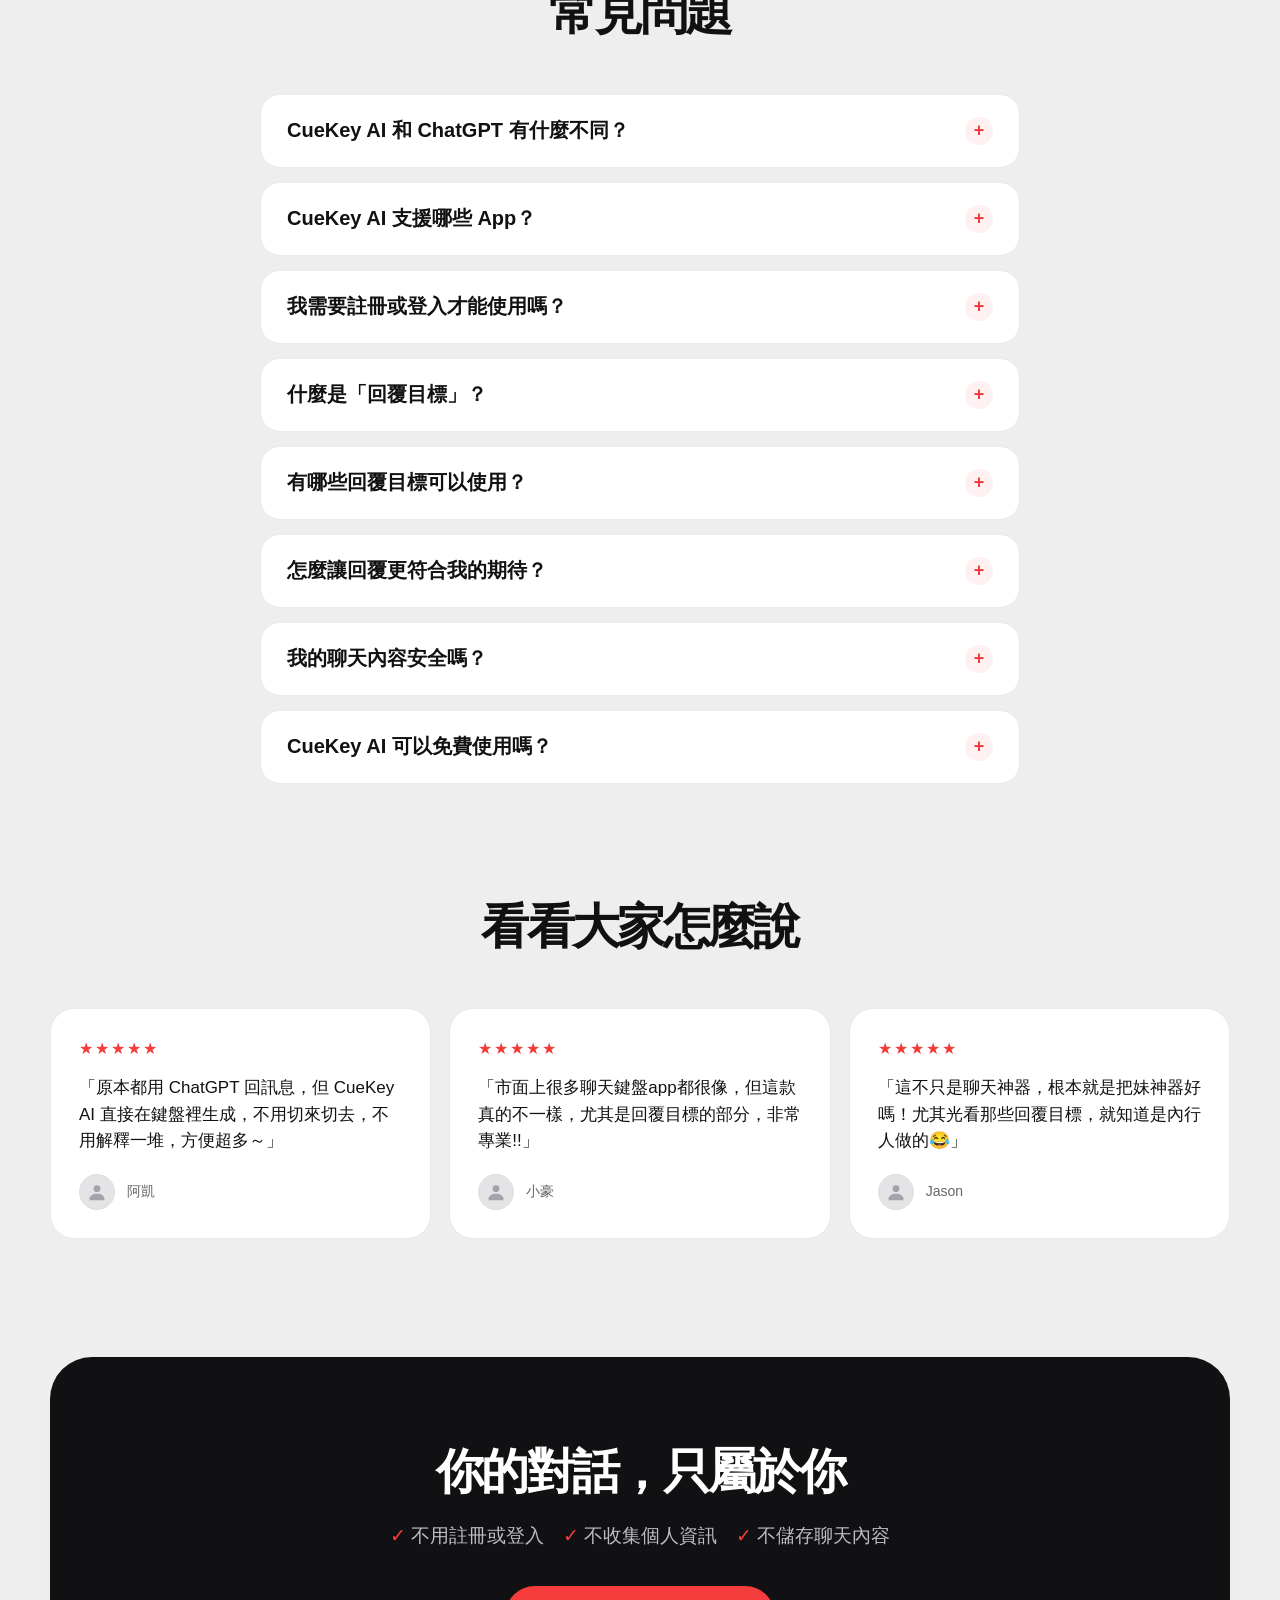
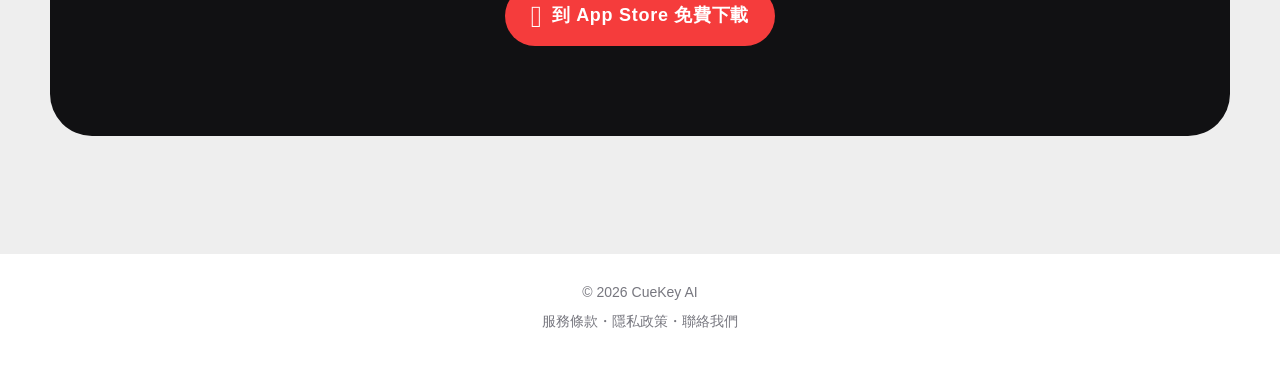
==== commit 9285ca3f: "update" ====
--- a/index.html
+++ b/index.html
@@ -164,7 +164,7 @@
       #navLinks .button{padding:14px 22px;font-size:15px}
       .phone.left{left:-3%}.phone.right{right:-3%}.feature-grid{grid-template-columns:1fr}.card{min-height:240px}
     }
-    @media(max-width:640px){.container{width:min(calc(100% - 24px),var(--max))}.nav .container{width:min(calc(100% - 40px),var(--max))}.nav-inner{height:66px}.nav-links{gap:8px}.nav .button{padding:3.7px 14px;font-size:13px}.hero{padding-top:74px}.hero-stage{min-height:510px;margin-top:56px}.phone.center{width:246px;height:500px}.phone.left,.phone.right{width:190px;height:390px;top:60px;opacity:.72}.phone.left{left:-20%}.phone.right{right:-20%}.section{padding:86px 0}.cta{padding:68px 18px;border-radius:30px}.cta-wrap{padding-bottom:86px}.hero-copy{font-size:17px}.section-head p{font-size:20px}.cta p{font-size:21px}.cta-item{display:block}.cta-sep{display:none}.demo-video{max-width:306px}.section-head{padding:0 8px}}
+    @media(max-width:640px){.container{width:min(calc(100% - 24px),var(--max))}.nav .container{width:min(calc(100% - 40px),var(--max))}.nav-inner{height:66px}.nav-links{gap:0}.nav .button{padding:3.7px 14px;font-size:13px}.hero{padding-top:74px}.hero-stage{min-height:510px;margin-top:56px}.phone.center{width:246px;height:500px}.phone.left,.phone.right{width:190px;height:390px;top:60px;opacity:.72}.phone.left{left:-20%}.phone.right{right:-20%}.section{padding:86px 0}.cta{padding:68px 18px;border-radius:30px}.cta-wrap{padding-bottom:86px}.hero-copy{font-size:17px}.section-head p{font-size:20px}.cta p{font-size:21px}.cta-item{display:block}.cta-sep{display:none}.demo-video{max-width:306px}.section-head{padding:0 8px}}
 
     .brand-logo{display:block;width:190px;height:auto;object-fit:contain}
     .hero-stage.real-screens{min-height:650px;display:flex;justify-content:center;align-items:flex-start;gap:28px;padding-top:10px}
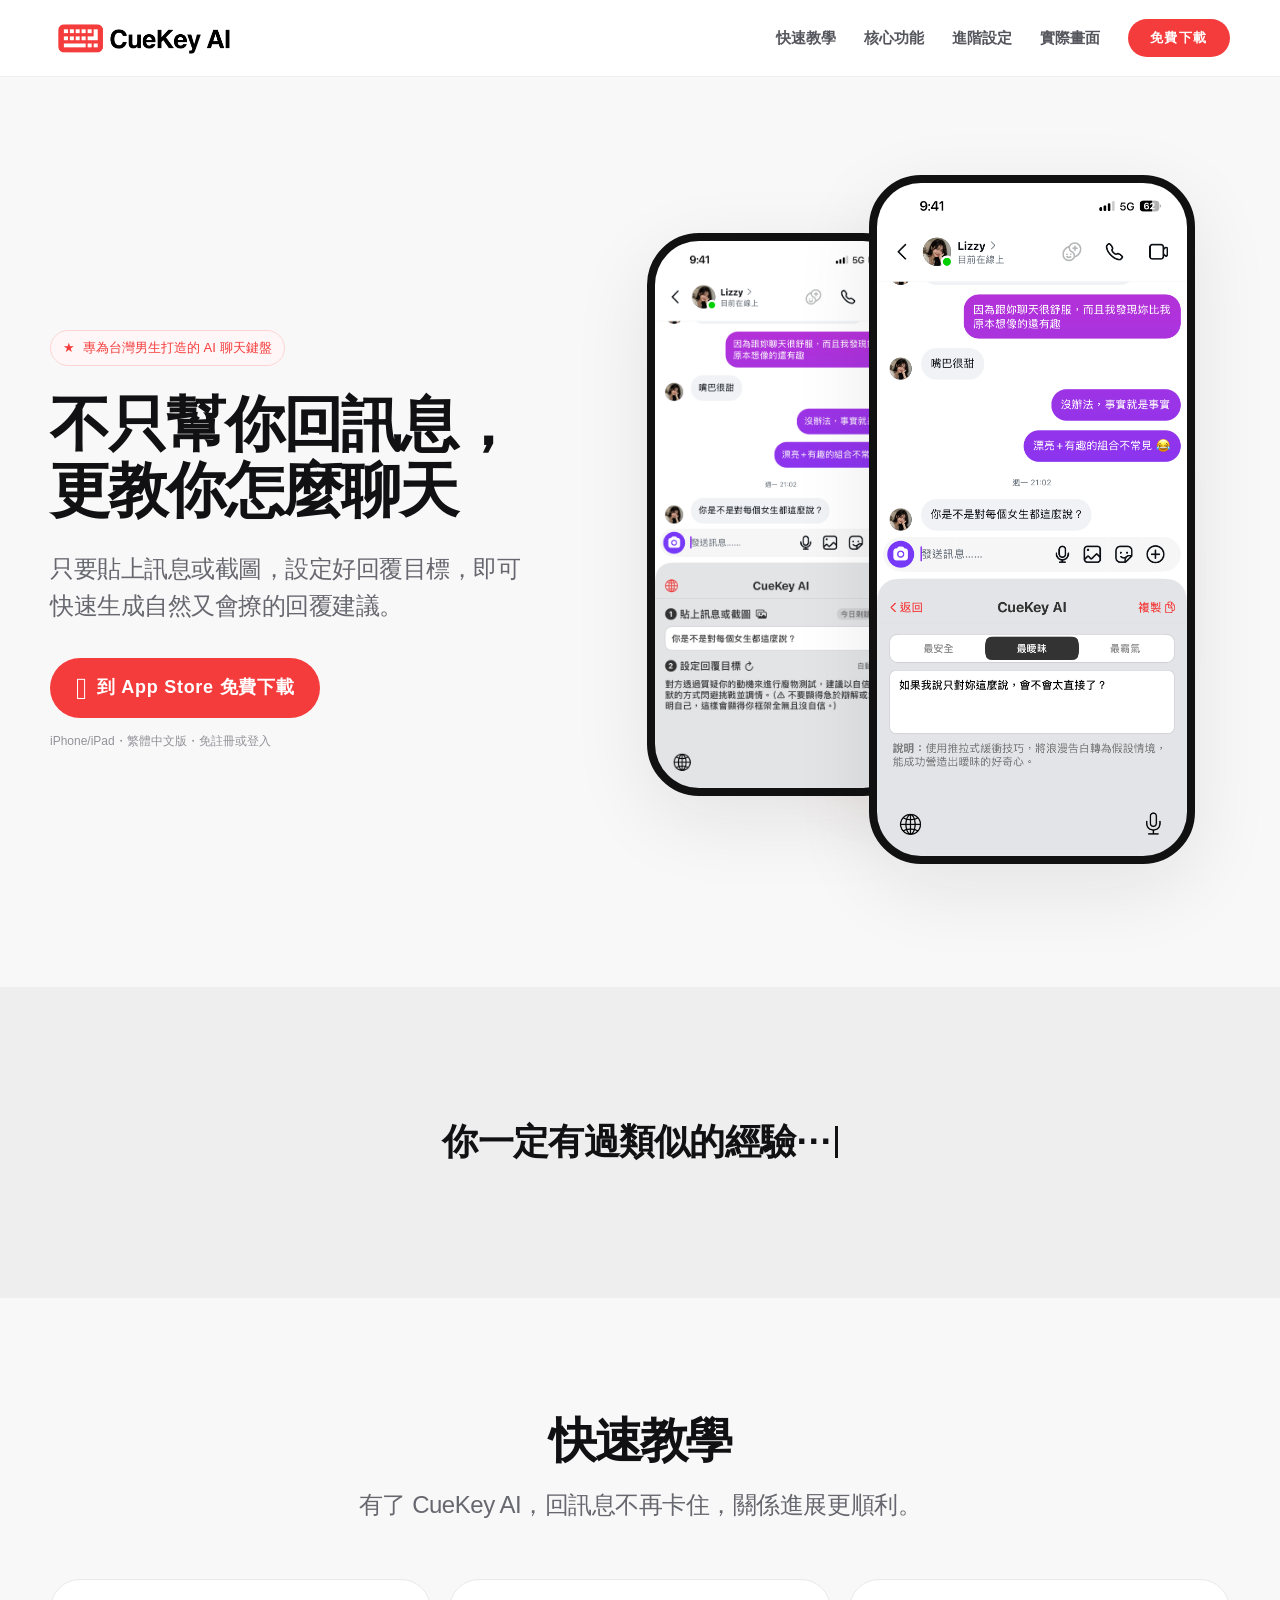
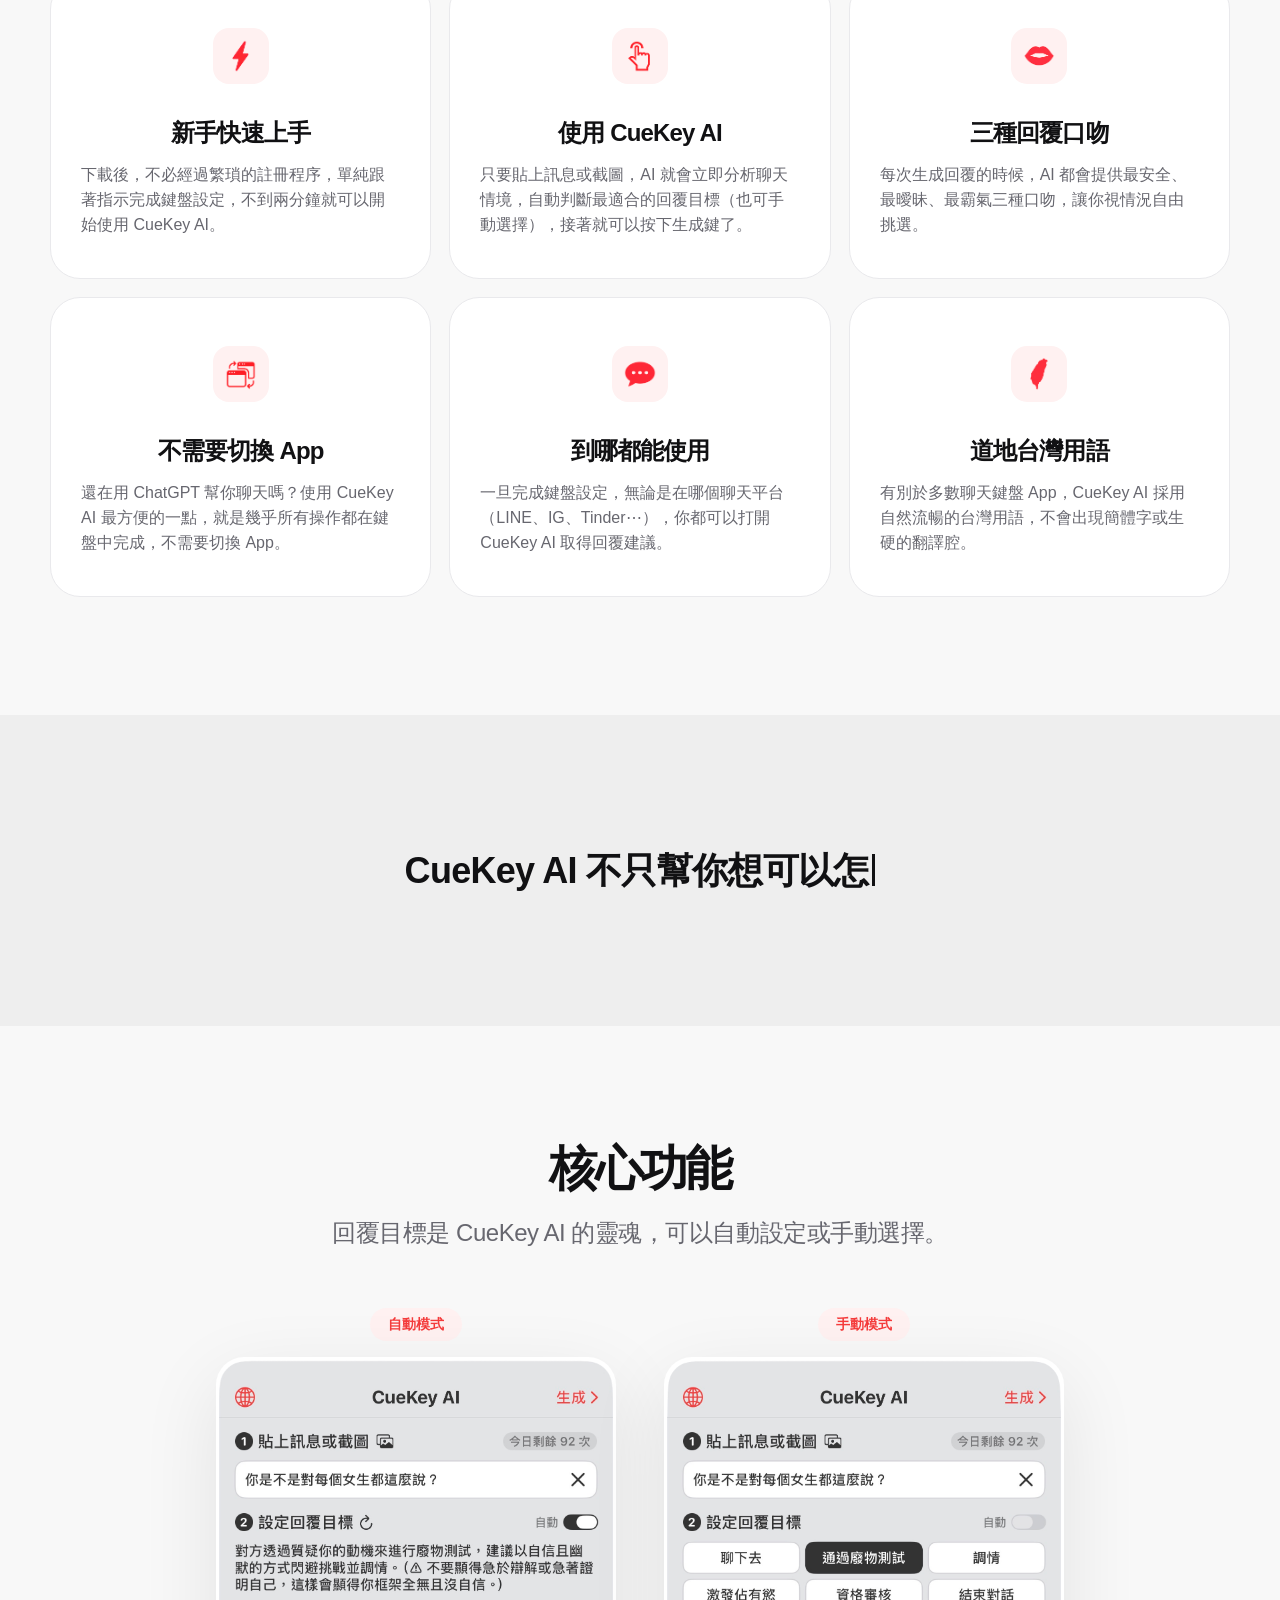
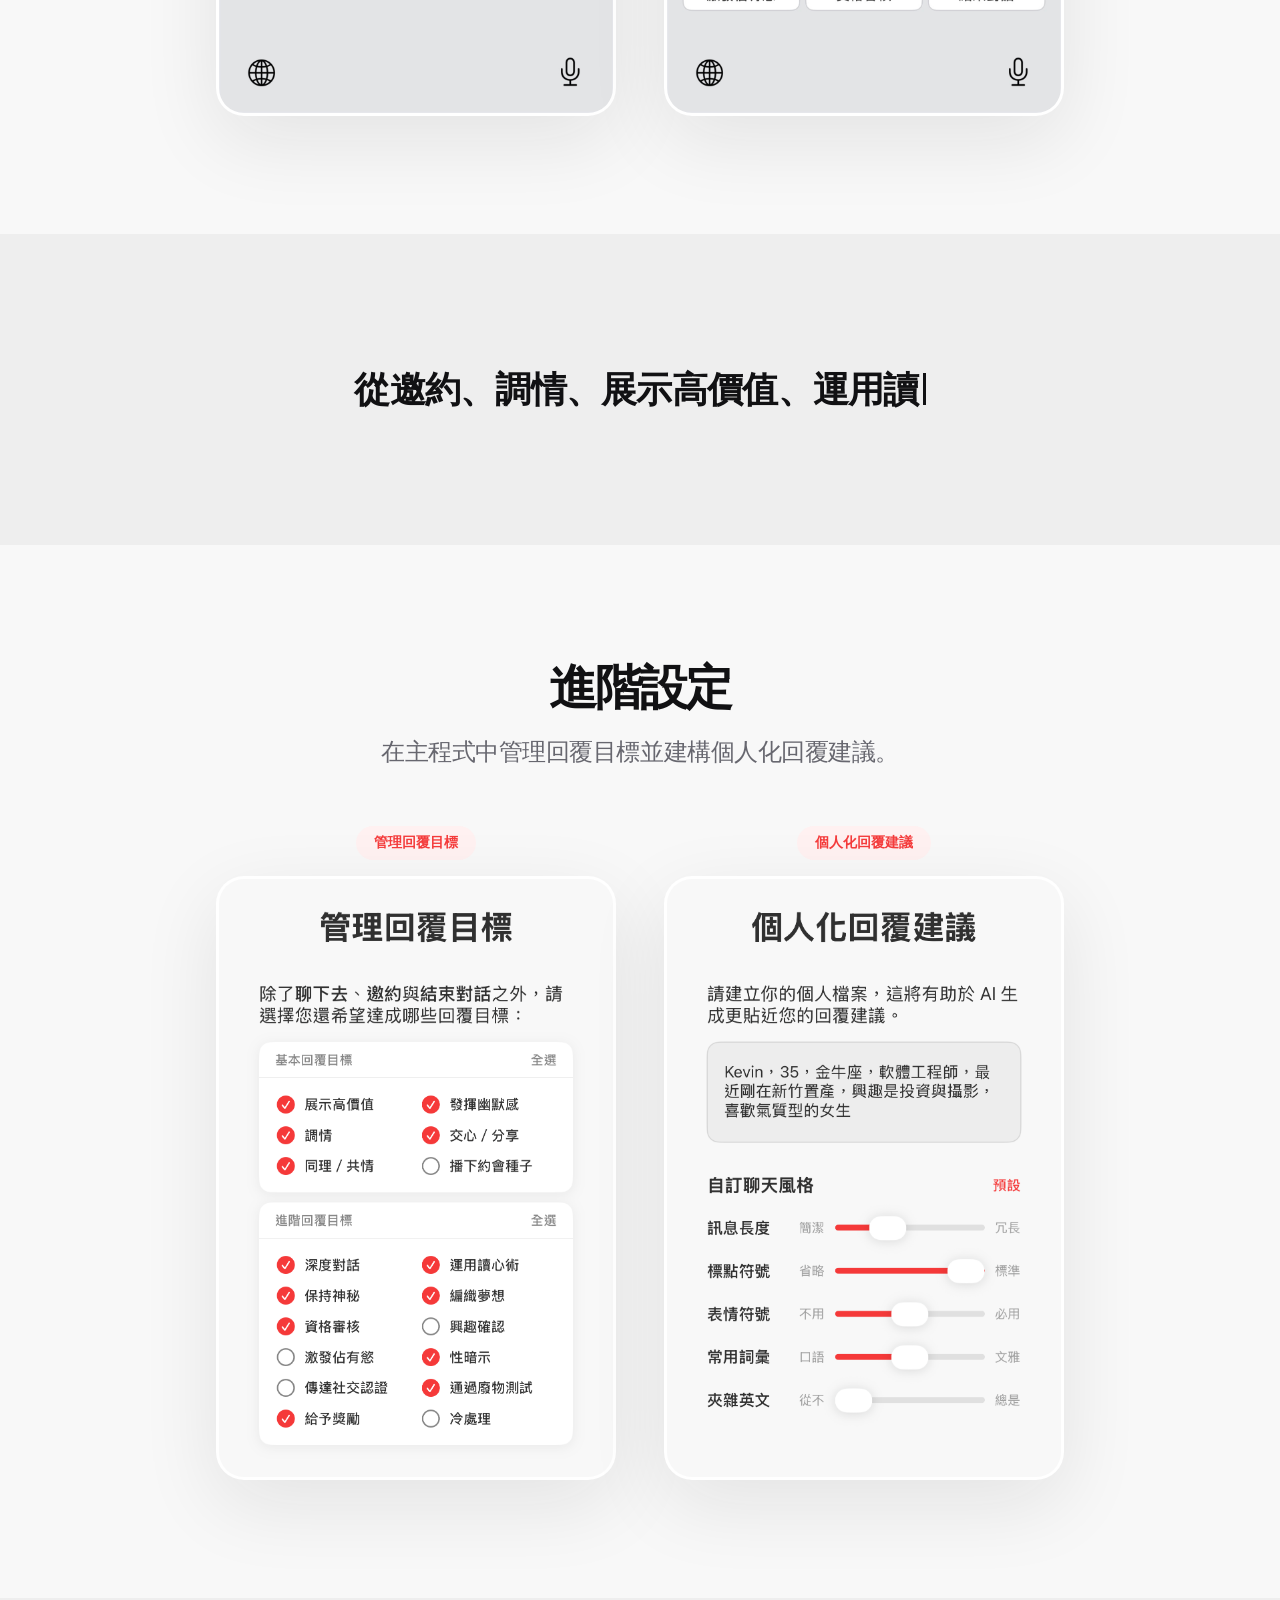
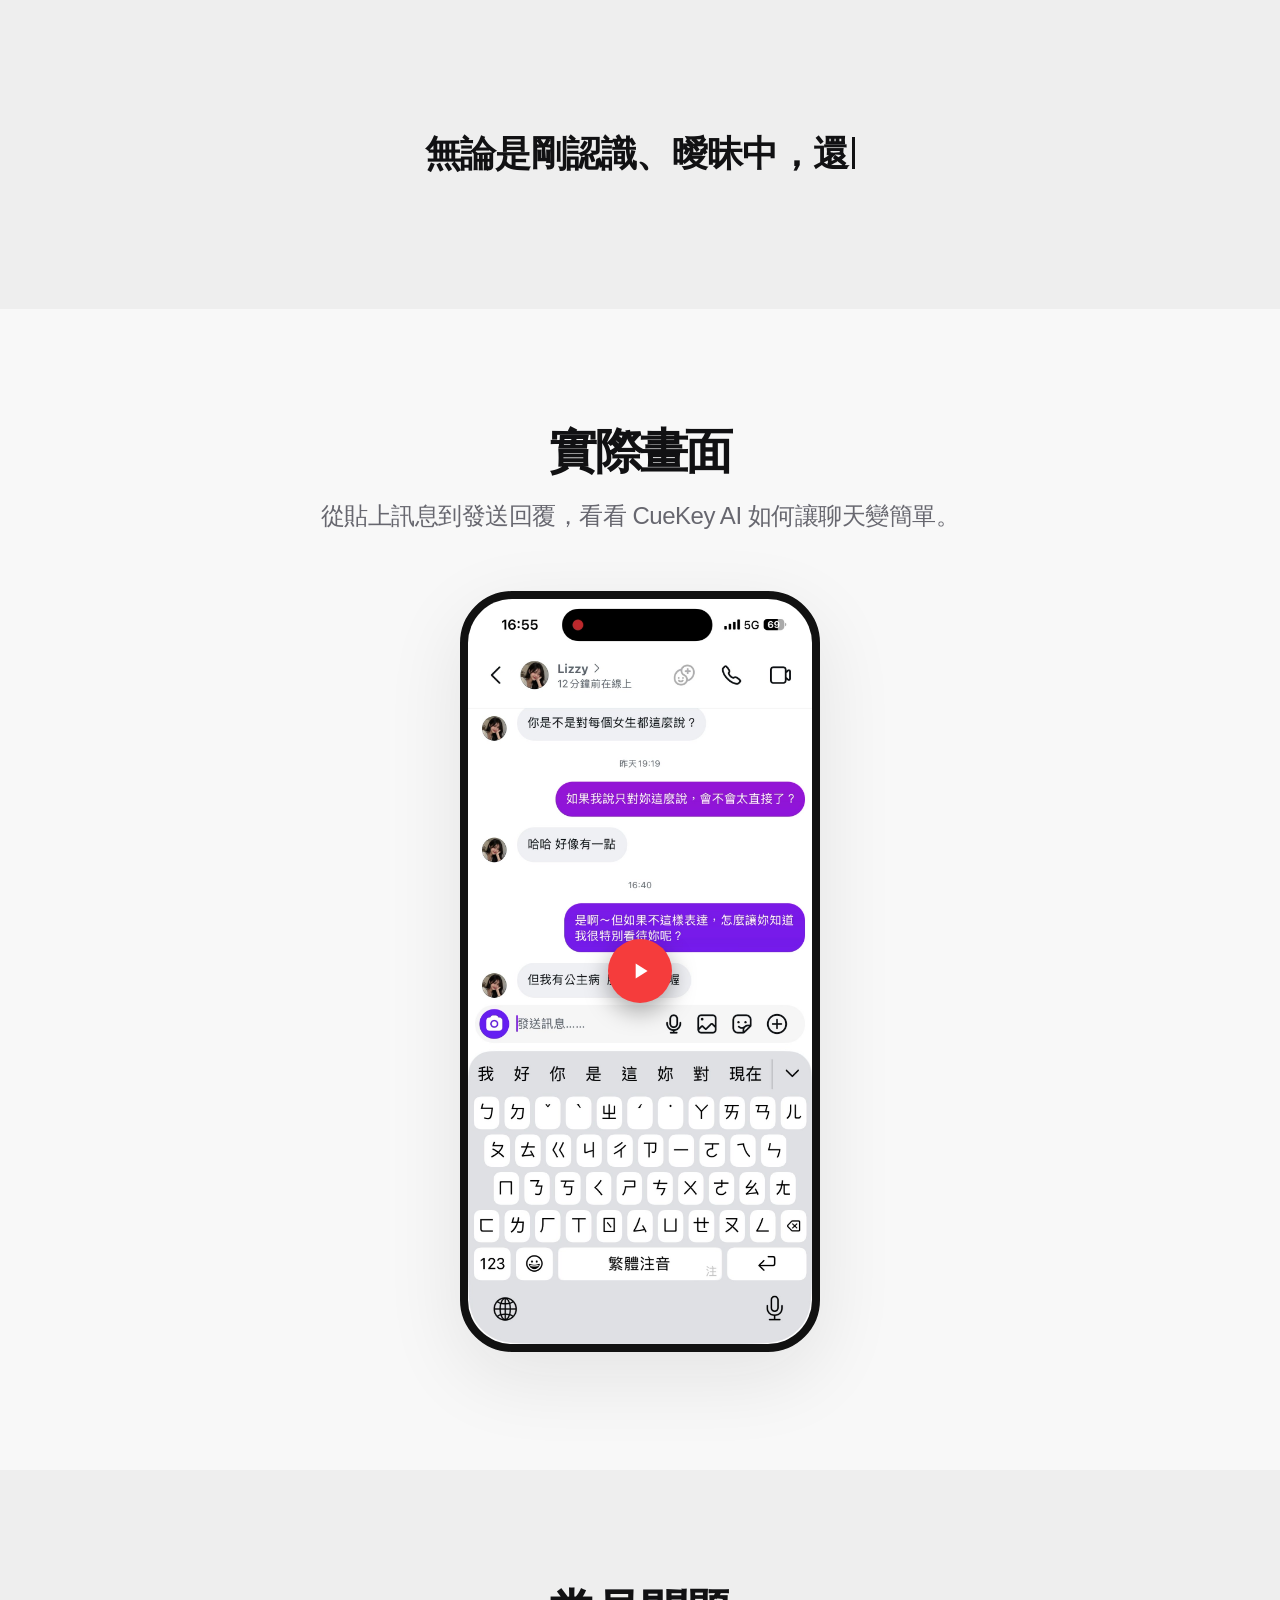
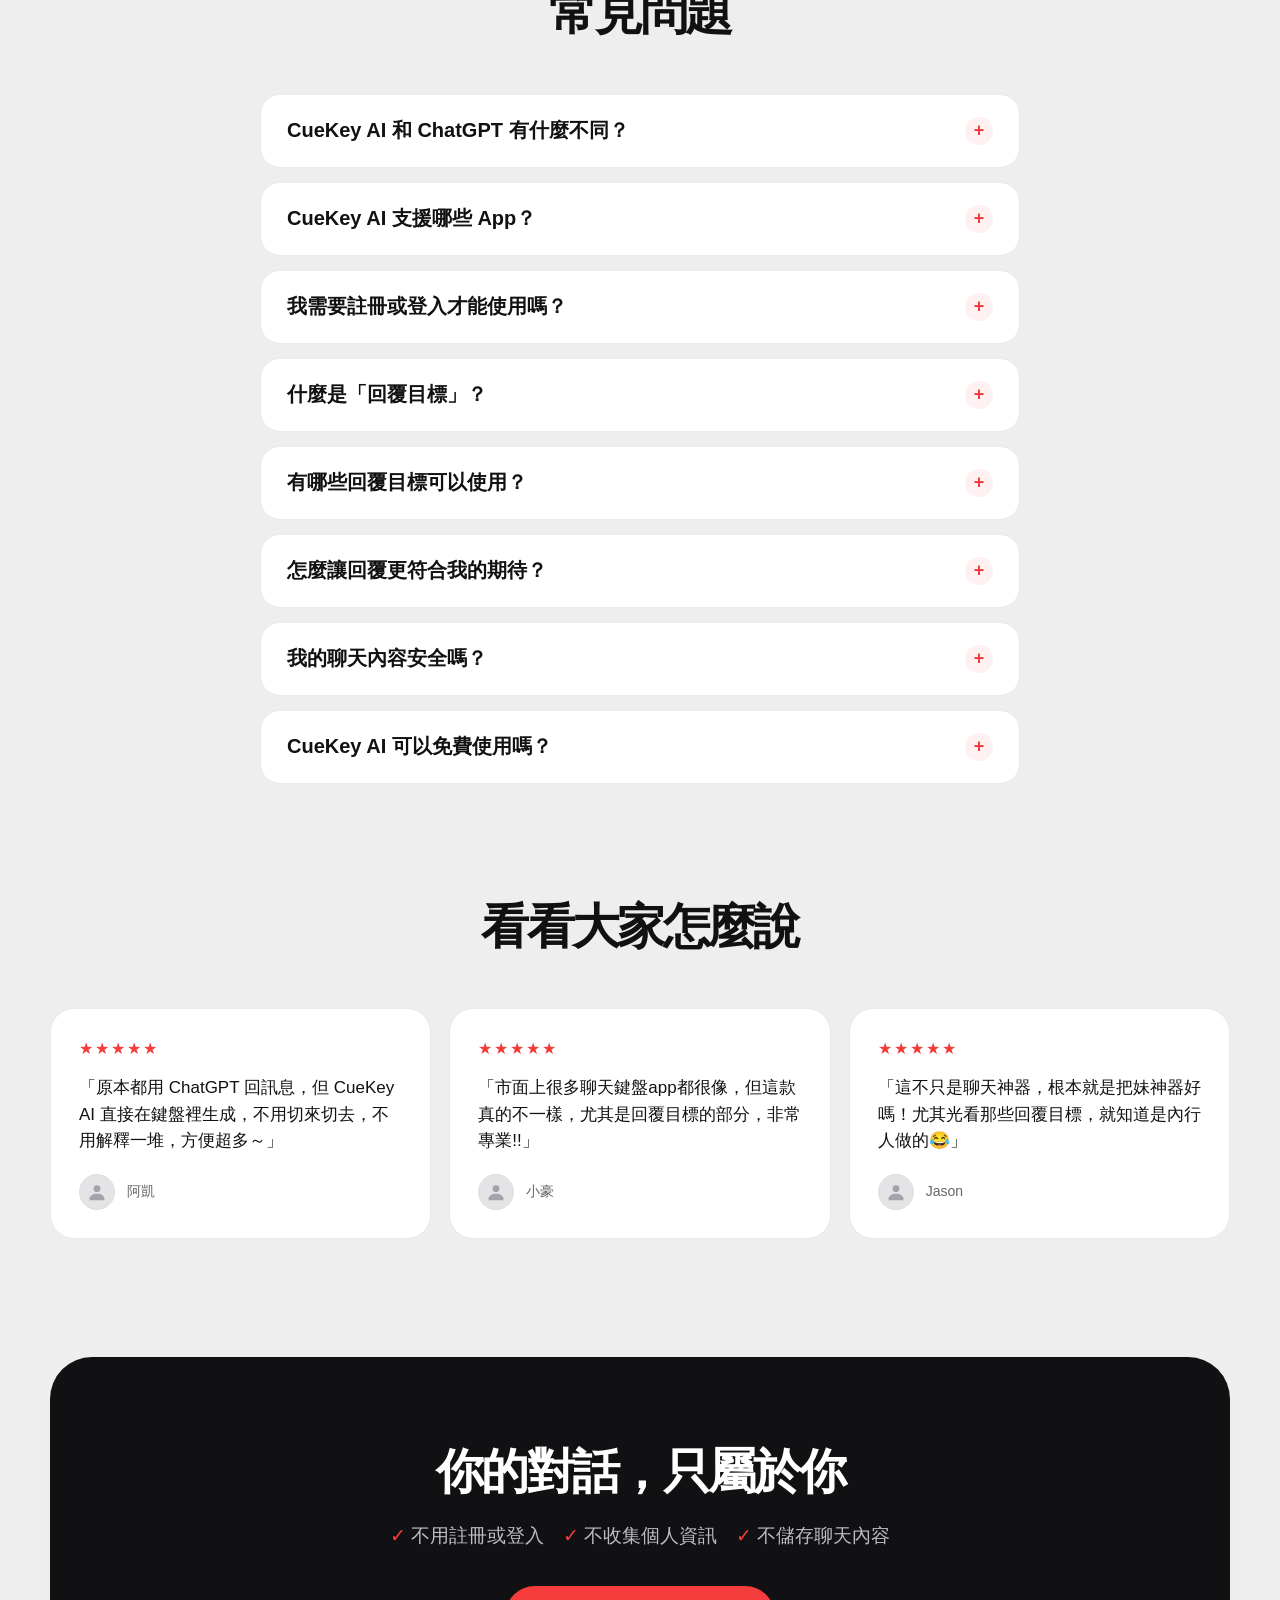
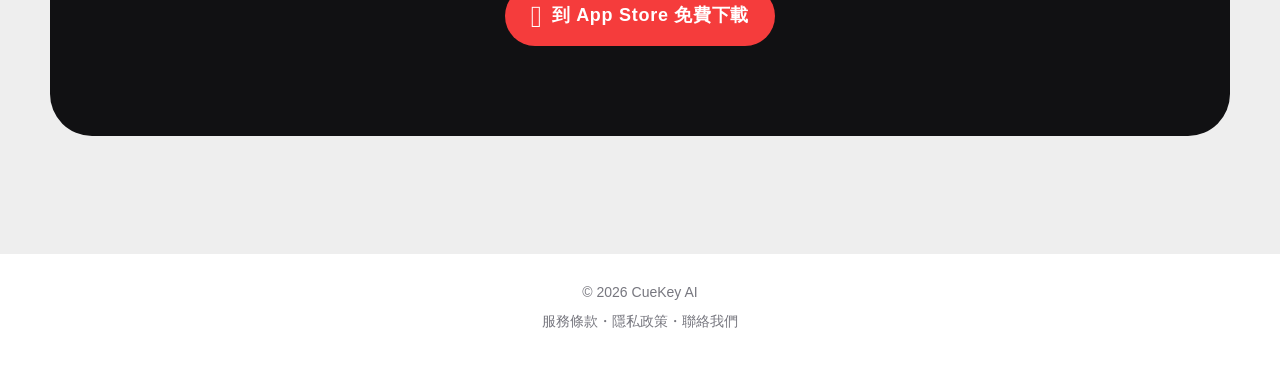
==== commit be2fb129: "update" ====
--- a/index.html
+++ b/index.html
@@ -160,7 +160,7 @@
       .nav-links{position:absolute;top:100%;left:0;right:0;flex-direction:column;align-items:stretch;gap:0;background:#fff;border-bottom:1px solid var(--line);box-shadow:0 16px 32px rgba(20,20,24,.08);max-height:0;overflow:hidden;transition:max-height .3s ease}
       .nav-links.open{max-height:400px}
       .nav-links a:not(.button){display:block;padding:17px 20px 15px;border-bottom:1px solid var(--line);text-align:center}
-      .nav-links .button{margin:8px 20px 16px;text-align:center}
+      .nav-links .button{margin:16px 20px;text-align:center}
       #navLinks .button{padding:14px 22px;font-size:15px}
       .phone.left{left:-3%}.phone.right{right:-3%}.feature-grid{grid-template-columns:1fr}.card{min-height:240px}
     }
